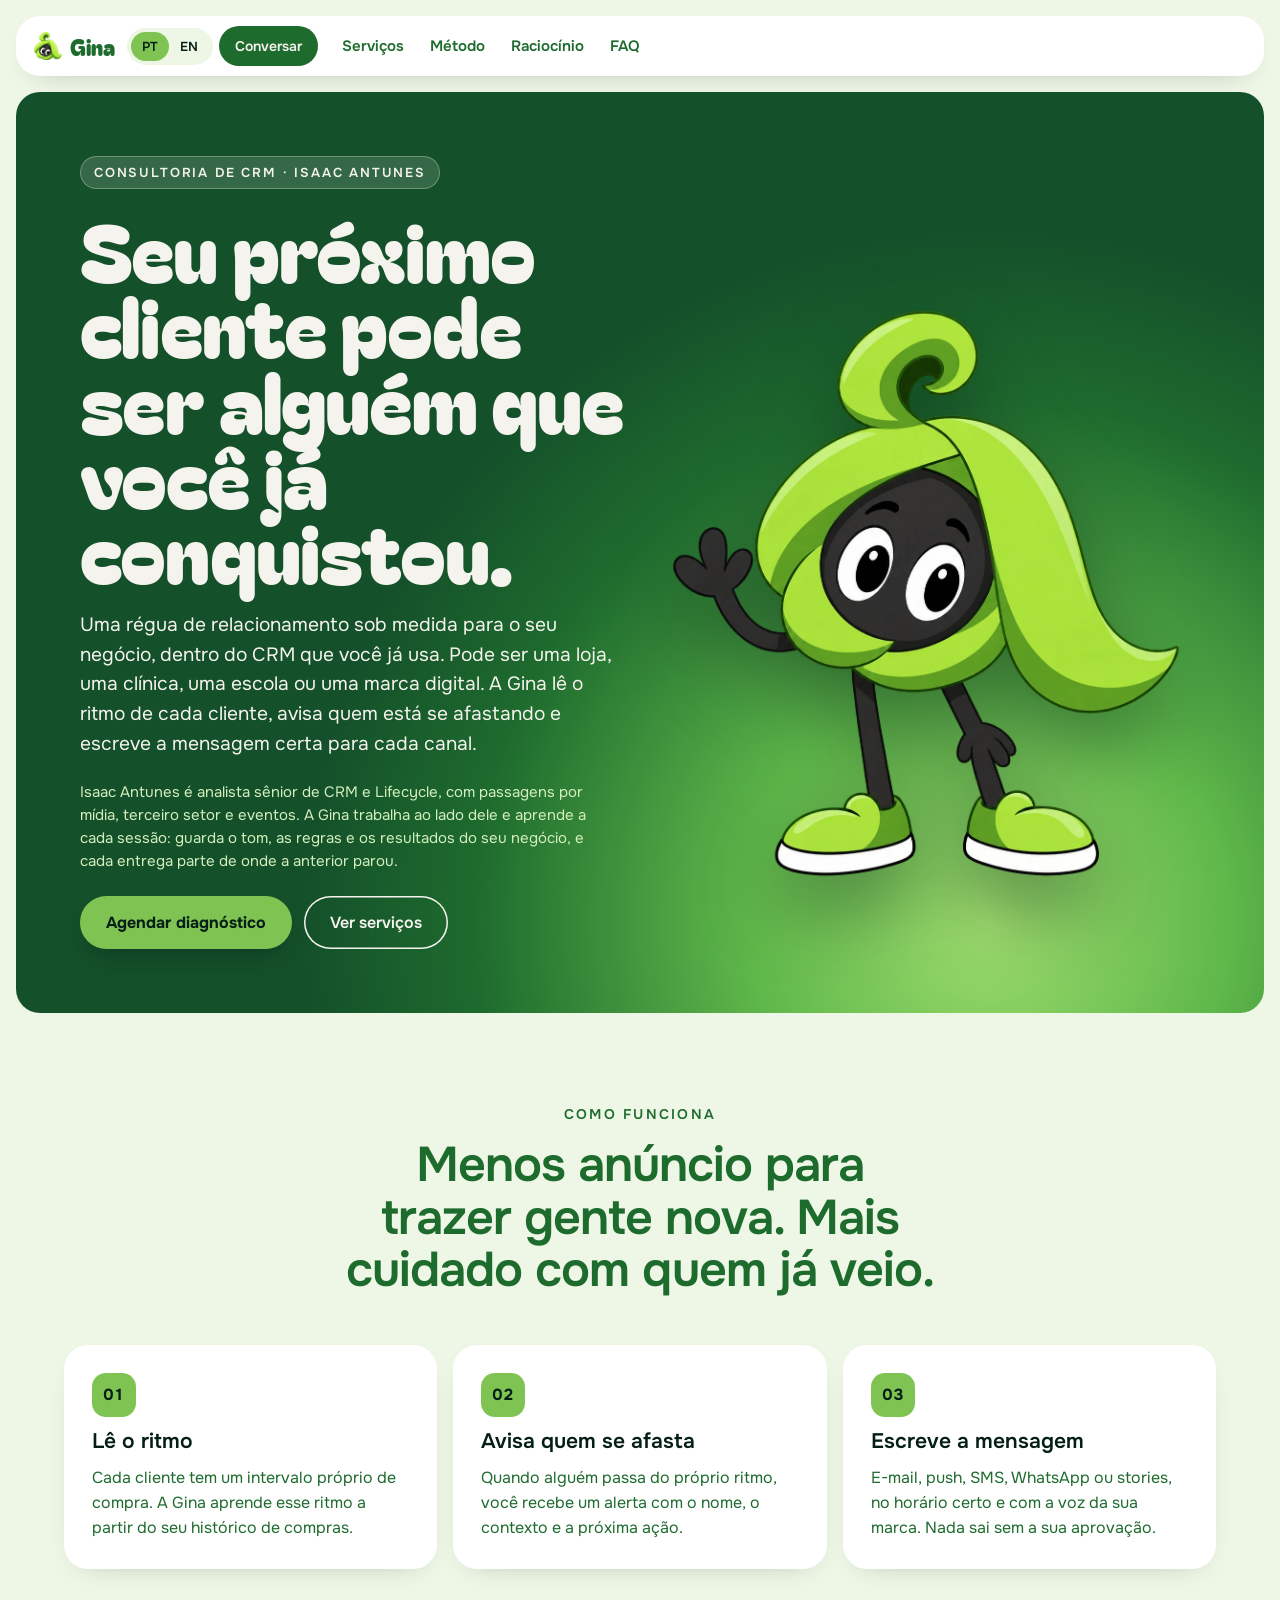
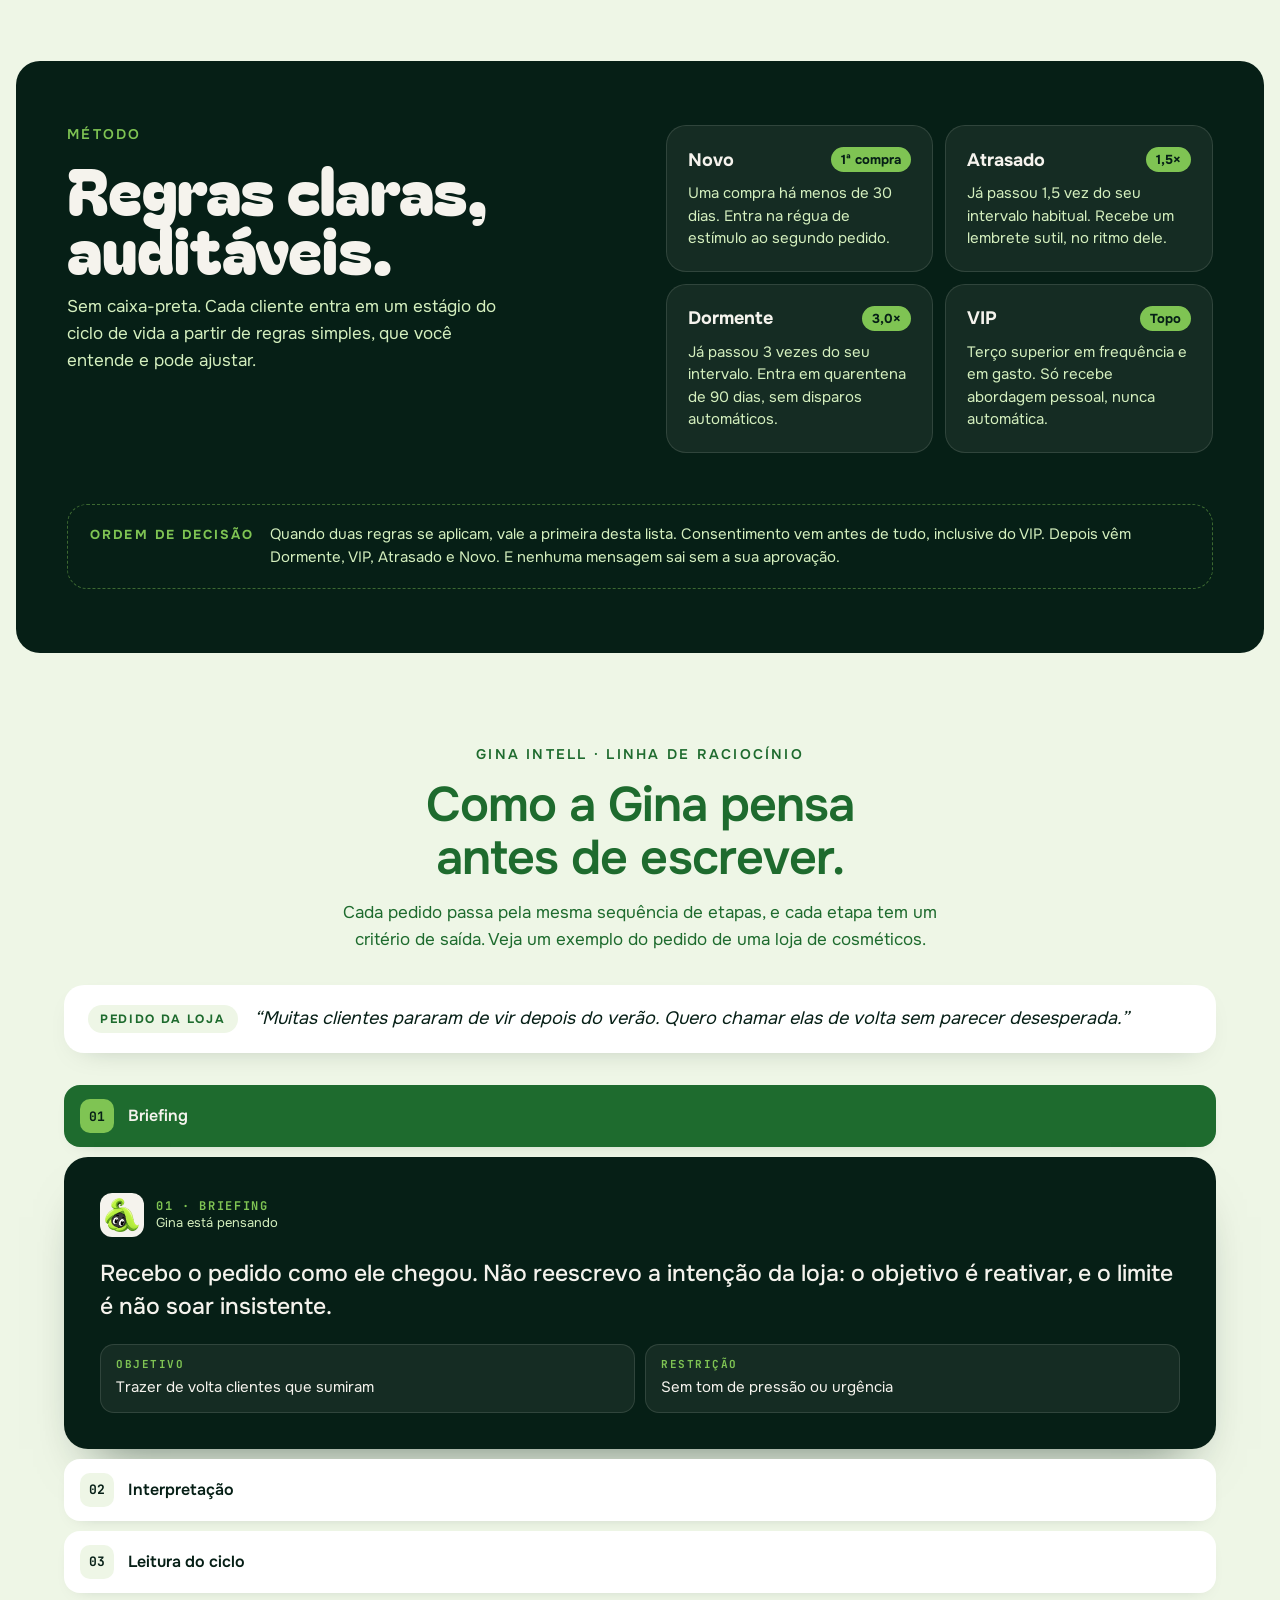
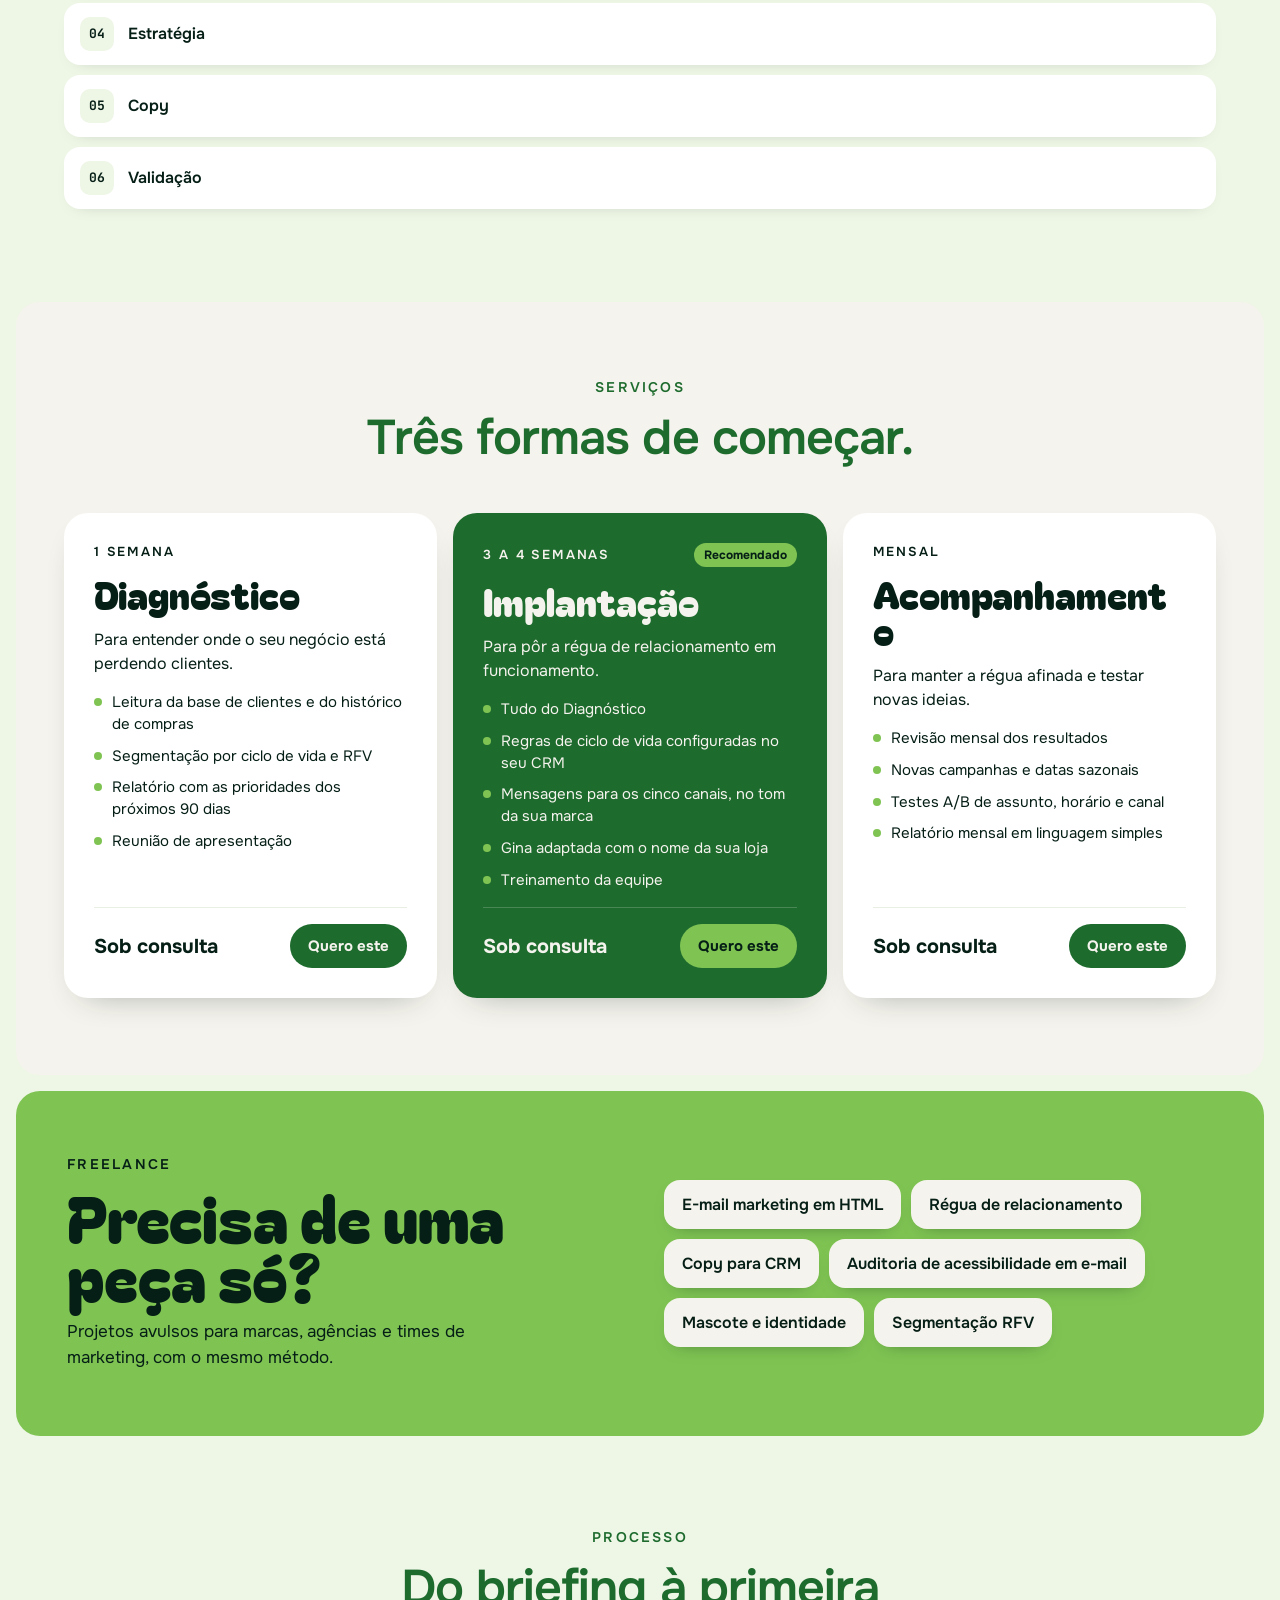
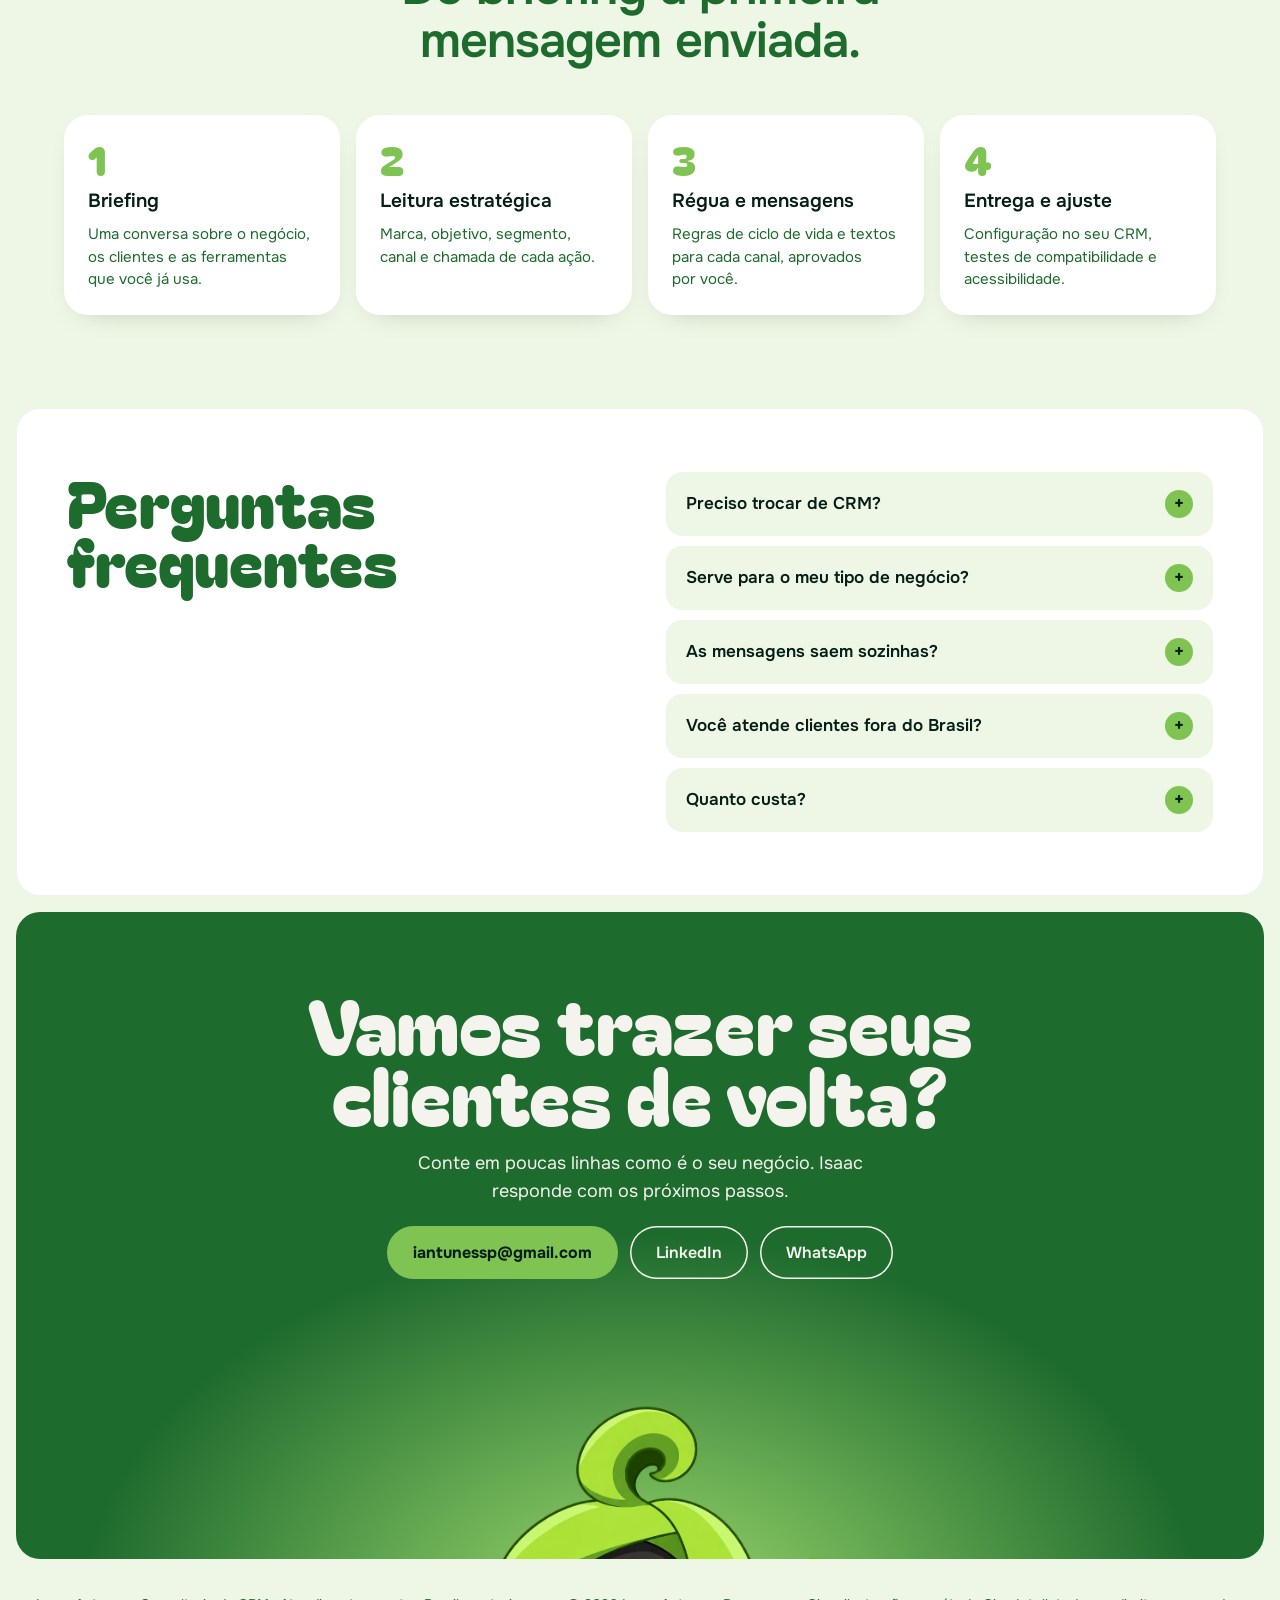
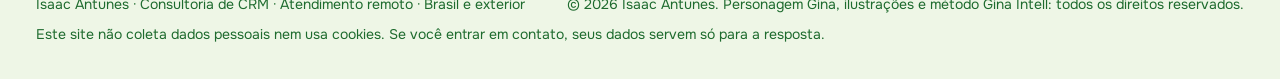
==== index.html @ 44a9d5d1 "Site: ordem de decisão na seção Método (PT e EN)" ====
<!DOCTYPE html>
<html lang="pt-BR"><head>
<meta charset="utf-8">
<meta name="viewport" content="width=device-width, initial-scale=1">

<style>html,body{height:100%;margin:0}#dc-root,#dc-root>.sc-host{height:100%}</style><title>Gina · Consultoria de CRM</title>
<meta name="description" content="Consultoria de CRM para pequenos negócios: a Gina lê o ritmo de cada cliente, avisa quem está se afastando e prepara a mensagem certa, dentro do CRM que você já usa.">
<link rel="icon" href="assets/img/gina-rosto.webp">
<link rel="preconnect" href="https://fonts.gstatic.com" crossorigin>
<link rel="stylesheet" href="https://fonts.googleapis.com/css2?family=Bagel+Fat+One&family=JetBrains+Mono:wght@400;500;700&family=Onest:wght@400;500;600;700;800&display=swap"><meta name="author" content="Isaac Antunes"><meta name="copyright" content="© 2026 Isaac Antunes. Personagem Gina e ilustrações: todos os direitos reservados."><style>

























































































/* latin-ext */

/* latin */

/* cyrillic-ext */

/* cyrillic */

/* greek */

/* vietnamese */

/* latin-ext */

/* latin */

/* cyrillic-ext */

/* cyrillic */

/* greek */

/* vietnamese */

/* latin-ext */

/* latin */

/* cyrillic-ext */

/* cyrillic */

/* math */

/* symbols */

/* vietnamese */

/* latin-ext */

/* latin */

/* cyrillic-ext */

/* cyrillic */

/* math */

/* symbols */

/* vietnamese */

/* latin-ext */

/* latin */

/* cyrillic-ext */

/* cyrillic */

/* math */

/* symbols */

/* vietnamese */

/* latin-ext */

/* latin */

/* cyrillic-ext */

/* cyrillic */

/* math */

/* symbols */

/* vietnamese */

/* latin-ext */

/* latin */

</style><style>
*,*::before,*::after{box-sizing:border-box;margin:0}
body{background:#eef6e6;color:#061f16;font-family:'Onest',system-ui,sans-serif;-webkit-font-smoothing:antialiased;text-rendering:optimizeLegibility}
p,h1,h2,h3{text-wrap:pretty}
img{display:block}
a{color:#1E6B2E;text-decoration:none}
a:hover{color:#061f16}
:focus-visible{outline:2px solid #1E6B2E;outline-offset:3px}
details>summary{list-style:none}
details>summary::-webkit-details-marker{display:none}
@keyframes ginaFloat{0%,100%{transform:translateY(0) rotate(-2deg)}50%{transform:translateY(-12px) rotate(2deg)}}
@media (prefers-reduced-motion:reduce){*{animation:none!important}}
</style><style>.intell{display:flex;flex-direction:column;gap:10px}
.intell summary{list-style:none;cursor:pointer;width:100%}
.intell summary::-webkit-details-marker{display:none}
.intell details[open]>summary{background:#1E6B2E!important;color:#f5f3ed!important}
.intell details[open]>summary>span:first-child{background:#7FC453!important;color:#061f16!important}
.intell summary>span[aria-hidden]{display:none}
.intell details>div{margin-top:10px}
.intell summary:focus-visible{outline:3px solid #7FC453;outline-offset:2px}</style></head>
<body>
<div id="dc-root"><div class="sc-host" data-sc-name="index"><main lang="pt-BR" style="max-width: 1280px; margin-inline: auto; padding: 16px; display: flex; flex-direction: column; gap: 16px;">

  <nav aria-label="Main" style="padding: 10px 10px 10px 18px; border-radius: 24px; background: rgb(255, 255, 255); box-shadow: rgba(6, 31, 22, 0.4) 0px 10px 30px -20px; display: flex; align-items: center; justify-content: space-between; gap: 8px 12px; flex-wrap: wrap;">
    <a href="#top" style="display: flex; align-items: center; gap: 8px; color: rgb(6, 31, 22);"><img decoding="async" src="assets/img/gina-rosto.webp" alt="" width="28" height="27" style="width: 28px; height: auto;"><span style="font-family: &quot;Bagel Fat One&quot;, system-ui; font-size: 22px; line-height: 1; color: rgb(30, 107, 46);">Gina</span></a>
    <div style="order: 3; flex: 1 1 420px; min-width: 0px; display: flex; gap: 2px; overflow-x: auto; white-space: nowrap; scrollbar-width: none;">
      <a href="#services" style="padding: 10px 12px; font-size: 15px; font-weight: 600;">Serviços</a>
      <a href="#method" style="padding: 10px 12px; font-size: 15px; font-weight: 600;">Método</a>
      <a href="#reasoning" style="padding: 10px 12px; font-size: 15px; font-weight: 600;">Raciocínio</a>
      <a href="#faq" style="padding: 10px 12px; font-size: 15px; font-weight: 600;">FAQ</a>
    </div>
    <div style="order: 2; display: flex; align-items: center; gap: 6px;">
      <div role="group" aria-label="Language" style="display: flex; padding: 4px; border-radius: 99px; background: rgb(238, 246, 230);">
        <a href="./" style="padding: 8px 11px; border: 0px; border-radius: 99px; background: rgb(127, 196, 83); color: rgb(6, 31, 22); font: 600 13px / 1 Onest, system-ui; cursor: pointer;" hreflang="pt-BR" aria-current="page">PT</a>
        <a href="en/" style="padding: 8px 11px; border: 0px; border-radius: 99px; background: transparent; color: rgb(6, 31, 22); font: 600 13px / 1 Onest, system-ui; cursor: pointer;" hreflang="en">EN</a>
      </div>
      <a href="https://wa.me/5511991351002" target="_blank" rel="noopener" class="scp0" style="padding: 11px 16px; border-radius: 99px; background: rgb(30, 107, 46); color: rgb(245, 243, 237); font-size: 14px; font-weight: 600; white-space: nowrap;">Conversar</a>
    </div>
  </nav>

  <section id="top" style="position: relative; border-radius: 24px; overflow: hidden; background: radial-gradient(55% 75% at 78% 90%, rgb(159, 220, 110) 0%, rgb(95, 184, 74) 35%, rgb(30, 107, 46) 75%, rgb(20, 80, 42) 100%); padding: clamp(32px, 5vw, 72px); display: grid; grid-template-columns: repeat(auto-fit, minmax(min(100%, 420px), 1fr)); gap: 24px; align-items: center; min-height: clamp(520px, 50vw, 660px);">
    <div style="position: relative; z-index: 1; display: flex; flex-direction: column; gap: 22px; color: rgb(245, 243, 237);">
      <span style="align-self: flex-start; padding: 8px 14px; border-radius: 99px; background: rgba(245, 243, 237, 0.14); box-shadow: rgba(245, 243, 237, 0.3) 0px 0px 0px 1px inset; font-size: 13px; font-weight: 600; letter-spacing: 0.14em; text-transform: uppercase;">Consultoria de CRM · Isaac Antunes</span>
      <h1 style="font-family: &quot;Bagel Fat One&quot;, system-ui; font-weight: 400; font-size: clamp(48px, 6.4vw, 88px); line-height: 0.92; letter-spacing: -0.01em;">Seu próximo cliente pode ser alguém que você já conquistou.</h1>
      <p style="max-width: 44ch; font-size: clamp(17px, 1.5vw, 20px); line-height: 1.55;">Uma régua de relacionamento sob medida para o seu negócio, dentro do CRM que você já usa. Pode ser uma loja, uma clínica, uma escola ou uma marca digital. A Gina lê o ritmo de cada cliente, avisa quem está se afastando e escreve a mensagem certa para cada canal.</p>
      <p style="max-width: 52ch; font-size: 15px; line-height: 1.55; color: rgb(212, 239, 190);">Isaac Antunes é analista sênior de CRM e Lifecycle, com passagens por mídia, terceiro setor e eventos. A Gina trabalha ao lado dele e aprende a cada sessão: guarda o tom, as regras e os resultados do seu negócio, e cada entrega parte de onde a anterior parou.</p>
      <div style="display: flex; gap: 12px; flex-wrap: wrap;">
        <a href="mailto:iantunessp@gmail.com" class="scp1" style="padding: 16px 26px; border-radius: 99px; background: rgb(127, 196, 83); color: rgb(6, 31, 22); font-size: 16px; font-weight: 700; box-shadow: rgba(6, 31, 22, 0.6) 0px 12px 24px -12px;">Agendar diagnóstico</a>
        <a href="#services" class="scp2" style="padding: 16px 26px; border-radius: 99px; box-shadow: rgb(245, 243, 237) 0px 0px 0px 1.5px inset; color: rgb(245, 243, 237); font-size: 16px; font-weight: 600;">Ver serviços</a>
      </div>
    </div>
    <div style="position: relative; height: clamp(340px, 40vw, 560px);">
      <div style="position: absolute; left: 50%; bottom: -14%; height: 112%; transform: translateX(-50%);">
        <img fetchpriority="high" decoding="async" src="assets/img/gina-acena.webp" alt="Gina waving" style="height: 100%; width: auto; animation: 5s ease-in-out 0s infinite normal none running ginaFloat; filter: drop-shadow(rgba(6, 31, 22, 0.45) 0px 30px 40px);">
      </div>
    </div>
  </section>

  <section style="padding: clamp(48px, 6vw, 88px) clamp(20px, 4vw, 48px); display: flex; flex-direction: column; align-items: center; gap: 16px; text-align: center;">
    <span style="font-size: 14px; font-weight: 600; letter-spacing: 0.16em; text-transform: uppercase; color: rgb(30, 107, 46);">Como funciona</span>
    <h2 style="max-width: 22ch; font-size: clamp(30px, 3.8vw, 50px); font-weight: 600; line-height: 1.08; letter-spacing: -0.02em; color: rgb(30, 107, 46); text-wrap: balance;">Menos anúncio para trazer gente nova. Mais cuidado com quem já veio.</h2>
    <div style="margin-top: 32px; width: 100%; display: grid; grid-template-columns: repeat(auto-fit, minmax(min(100%, 260px), 1fr)); gap: 16px; text-align: left;">
      
        <div style="padding: 28px; border-radius: 24px; background: rgb(255, 255, 255); box-shadow: rgba(6, 31, 22, 0.35) 0px 10px 30px -20px; display: flex; flex-direction: column; gap: 12px;">
          <span style="width: 44px; height: 44px; border-radius: 14px; background: rgb(127, 196, 83); display: grid; place-items: center; font-weight: 700; font-variant-numeric: tabular-nums;">01</span>
          <h3 style="font-size: 21px; font-weight: 600; line-height: 1.2;">Lê o ritmo</h3>
          <p style="font-size: 16px; line-height: 1.55; color: rgb(30, 107, 46);">Cada cliente tem um intervalo próprio de compra. A Gina aprende esse ritmo a partir do seu histórico de compras.</p>
        </div>
      
        <div style="padding: 28px; border-radius: 24px; background: rgb(255, 255, 255); box-shadow: rgba(6, 31, 22, 0.35) 0px 10px 30px -20px; display: flex; flex-direction: column; gap: 12px;">
          <span style="width: 44px; height: 44px; border-radius: 14px; background: rgb(127, 196, 83); display: grid; place-items: center; font-weight: 700; font-variant-numeric: tabular-nums;">02</span>
          <h3 style="font-size: 21px; font-weight: 600; line-height: 1.2;">Avisa quem se afasta</h3>
          <p style="font-size: 16px; line-height: 1.55; color: rgb(30, 107, 46);">Quando alguém passa do próprio ritmo, você recebe um alerta com o nome, o contexto e a próxima ação.</p>
        </div>
      
        <div style="padding: 28px; border-radius: 24px; background: rgb(255, 255, 255); box-shadow: rgba(6, 31, 22, 0.35) 0px 10px 30px -20px; display: flex; flex-direction: column; gap: 12px;">
          <span style="width: 44px; height: 44px; border-radius: 14px; background: rgb(127, 196, 83); display: grid; place-items: center; font-weight: 700; font-variant-numeric: tabular-nums;">03</span>
          <h3 style="font-size: 21px; font-weight: 600; line-height: 1.2;">Escreve a mensagem</h3>
          <p style="font-size: 16px; line-height: 1.55; color: rgb(30, 107, 46);">E-mail, push, SMS, WhatsApp ou stories, no horário certo e com a voz da sua marca. Nada sai sem a sua aprovação.</p>
        </div>
      
    </div>
  </section>

  <section id="method" style="padding: clamp(40px, 5vw, 72px) clamp(20px, 4vw, 56px); border-radius: 24px; background: rgb(6, 31, 22); color: rgb(245, 243, 237); display: grid; grid-template-columns: repeat(auto-fit, minmax(min(100%, 380px), 1fr)); gap: clamp(24px, 4vw, 56px); align-items: start;">
    <div style="display: flex; flex-direction: column; gap: 16px;">
      <span style="font-size: 14px; font-weight: 600; letter-spacing: 0.16em; text-transform: uppercase; color: rgb(127, 196, 83);">Método</span>
      <h2 style="font-family: &quot;Bagel Fat One&quot;, system-ui; font-weight: 400; font-size: clamp(40px, 5vw, 68px); line-height: 0.92;">Regras claras, auditáveis.</h2>
      <p style="max-width: 40ch; font-size: 17px; line-height: 1.6; color: rgb(212, 239, 190);">Sem caixa-preta. Cada cliente entra em um estágio do ciclo de vida a partir de regras simples, que você entende e pode ajustar.</p>
    </div>
    <div style="display: grid; grid-template-columns: repeat(auto-fit, minmax(min(100%, 220px), 1fr)); gap: 12px;">
      
        <div style="padding: 22px; border-radius: 20px; background: rgba(245, 243, 237, 0.06); box-shadow: rgba(245, 243, 237, 0.12) 0px 0px 0px 1px inset; display: flex; flex-direction: column; gap: 10px;">
          <div style="display: flex; justify-content: space-between; align-items: center; gap: 8px;"><span style="font-size: 18px; font-weight: 700;">Novo</span><span style="padding: 4px 10px; border-radius: 99px; background: rgb(127, 196, 83); color: rgb(6, 31, 22); font-size: 13px; font-weight: 700; white-space: nowrap;">1ª compra</span></div>
          <p style="font-size: 15px; line-height: 1.5; color: rgb(212, 239, 190);">Uma compra há menos de 30 dias. Entra na régua de estímulo ao segundo pedido.</p>
        </div>
      
        <div style="padding: 22px; border-radius: 20px; background: rgba(245, 243, 237, 0.06); box-shadow: rgba(245, 243, 237, 0.12) 0px 0px 0px 1px inset; display: flex; flex-direction: column; gap: 10px;">
          <div style="display: flex; justify-content: space-between; align-items: center; gap: 8px;"><span style="font-size: 18px; font-weight: 700;">Atrasado</span><span style="padding: 4px 10px; border-radius: 99px; background: rgb(127, 196, 83); color: rgb(6, 31, 22); font-size: 13px; font-weight: 700; white-space: nowrap;">1,5×</span></div>
          <p style="font-size: 15px; line-height: 1.5; color: rgb(212, 239, 190);">Já passou 1,5 vez do seu intervalo habitual. Recebe um lembrete sutil, no ritmo dele.</p>
        </div>
      
        <div style="padding: 22px; border-radius: 20px; background: rgba(245, 243, 237, 0.06); box-shadow: rgba(245, 243, 237, 0.12) 0px 0px 0px 1px inset; display: flex; flex-direction: column; gap: 10px;">
          <div style="display: flex; justify-content: space-between; align-items: center; gap: 8px;"><span style="font-size: 18px; font-weight: 700;">Dormente</span><span style="padding: 4px 10px; border-radius: 99px; background: rgb(127, 196, 83); color: rgb(6, 31, 22); font-size: 13px; font-weight: 700; white-space: nowrap;">3,0×</span></div>
          <p style="font-size: 15px; line-height: 1.5; color: rgb(212, 239, 190);">Já passou 3 vezes do seu intervalo. Entra em quarentena de 90 dias, sem disparos automáticos.</p>
        </div>
      
        <div style="padding: 22px; border-radius: 20px; background: rgba(245, 243, 237, 0.06); box-shadow: rgba(245, 243, 237, 0.12) 0px 0px 0px 1px inset; display: flex; flex-direction: column; gap: 10px;">
          <div style="display: flex; justify-content: space-between; align-items: center; gap: 8px;"><span style="font-size: 18px; font-weight: 700;">VIP</span><span style="padding: 4px 10px; border-radius: 99px; background: rgb(127, 196, 83); color: rgb(6, 31, 22); font-size: 13px; font-weight: 700; white-space: nowrap;">Topo</span></div>
          <p style="font-size: 15px; line-height: 1.5; color: rgb(212, 239, 190);">Terço superior em frequência e em gasto. Só recebe abordagem pessoal, nunca automática.</p>
        </div>
      
    </div>
    <div style="grid-column: 1 / -1; padding: 18px 22px; border-radius: 20px; border: 1px dashed rgba(127, 196, 83, 0.45); display: flex; flex-wrap: wrap; gap: 6px 16px; align-items: baseline;">
      <span style="font-size: 13px; font-weight: 700; letter-spacing: 0.16em; text-transform: uppercase; color: rgb(127, 196, 83); white-space: nowrap;">Ordem de decisão</span>
      <p style="flex: 1 1 420px; font-size: 15px; line-height: 1.55; color: rgb(212, 239, 190);">Quando duas regras se aplicam, vale a primeira desta lista. Consentimento vem antes de tudo, inclusive do VIP. Depois vêm Dormente, VIP, Atrasado e Novo. E nenhuma mensagem sai sem a sua aprovação.</p>
    </div>
  </section>

  <section id="reasoning" style="padding: clamp(48px, 6vw, 88px) clamp(20px, 4vw, 48px); display: flex; flex-direction: column; gap: 32px;">
    <div style="display: flex; flex-direction: column; align-items: center; gap: 16px; text-align: center;">
      <span style="font-size: 14px; font-weight: 600; letter-spacing: 0.16em; text-transform: uppercase; color: rgb(30, 107, 46);">Gina Intell · linha de raciocínio</span>
      <h2 style="max-width: 22ch; font-size: clamp(30px, 3.8vw, 50px); font-weight: 600; line-height: 1.08; letter-spacing: -0.02em; color: rgb(30, 107, 46); text-wrap: balance;">Como a Gina pensa antes de escrever.</h2>
      <p style="max-width: 56ch; font-size: 17px; line-height: 1.55; color: rgb(30, 107, 46);">Cada pedido passa pela mesma sequência de etapas, e cada etapa tem um critério de saída. Veja um exemplo do pedido de uma loja de cosméticos.</p>
    </div>
    <div style="padding: 20px 24px; border-radius: 20px; background: rgb(255, 255, 255); box-shadow: rgba(6, 31, 22, 0.35) 0px 10px 30px -20px; display: flex; gap: 16px; align-items: flex-start; flex-wrap: wrap;">
      <span style="flex: 0 0 auto; padding: 6px 12px; border-radius: 99px; background: rgb(238, 246, 230); font-size: 12px; font-weight: 700; letter-spacing: 0.14em; text-transform: uppercase; color: rgb(30, 107, 46);">Pedido da loja</span>
      <p style="flex: 1 1 320px; font-size: 18px; line-height: 1.5; font-style: italic; color: rgb(6, 31, 22);">“Muitas clientes pararam de vir depois do verão. Quero chamar elas de volta sem parecer desesperada.”</p>
    </div>
    <div class="intell"><details name="gina-intell" open=""><summary style="width: 100%; padding: 14px 16px; border: 0px; border-radius: 16px; background: rgb(255, 255, 255); color: rgb(6, 31, 22); display: flex; align-items: center; gap: 14px; text-align: left; cursor: pointer; font: 600 16px / 1.2 Onest, system-ui; box-shadow: rgba(6, 31, 22, 0.35) 0px 6px 18px -14px;">
            <span style="flex: 0 0 auto; width: 34px; height: 34px; border-radius: 10px; background: rgb(238, 246, 230); color: rgb(6, 31, 22); display: grid; place-items: center; font: 700 13px / 1 &quot;JetBrains Mono&quot;, monospace;">01</span>
            <span style="flex: 1 1 0%;">Briefing</span>
            <span aria-hidden="true" style="width: 0px; height: 3px; border-radius: 99px; background: rgb(127, 196, 83); transition: width 0.3s;"></span>
          </summary><div style="flex: 999 1 420px; min-width: 0px; padding: clamp(24px, 3vw, 36px); border-radius: 24px; background: rgb(6, 31, 22); color: rgb(245, 243, 237); display: flex; flex-direction: column; gap: 20px; box-shadow: rgba(6, 31, 22, 0.6) 0px 30px 50px -30px;">
        <div style="display: flex; align-items: center; gap: 12px;">
          <img loading="lazy" decoding="async" src="assets/img/gina-rosto.webp" alt="" style="flex: 0 0 auto; width: 44px; height: 44px; border-radius: 12px; background: rgb(245, 243, 237); padding: 5px; object-fit: contain;">
          <div style="display: flex; flex-direction: column; gap: 2px;"><span style="font: 700 12px / 1 &quot;JetBrains Mono&quot;, monospace; letter-spacing: 0.14em; text-transform: uppercase; color: rgb(127, 196, 83);">01 · Briefing</span><span style="font-size: 13px; color: rgb(212, 239, 190);">Gina está pensando</span></div>
        </div>
        <p style="font-size: clamp(19px, 1.8vw, 24px); line-height: 1.45; font-weight: 500;">Recebo o pedido como ele chegou. Não reescrevo a intenção da loja: o objetivo é reativar, e o limite é não soar insistente.</p>
        <dl style="margin: 0px; display: grid; grid-template-columns: repeat(auto-fit, minmax(min(100%, 220px), 1fr)); gap: 10px;">
          
            <div style="padding: 14px 16px; border-radius: 14px; background: rgba(245, 243, 237, 0.06); box-shadow: rgba(245, 243, 237, 0.12) 0px 0px 0px 1px inset; display: flex; flex-direction: column; gap: 6px;">
              <dt style="font: 700 11px / 1.2 &quot;JetBrains Mono&quot;, monospace; letter-spacing: 0.14em; text-transform: uppercase; color: rgb(127, 196, 83);">Objetivo</dt>
              <dd style="margin: 0px; font-size: 15px; line-height: 1.45; color: rgb(245, 243, 237);">Trazer de volta clientes que sumiram</dd>
            </div>
          
            <div style="padding: 14px 16px; border-radius: 14px; background: rgba(245, 243, 237, 0.06); box-shadow: rgba(245, 243, 237, 0.12) 0px 0px 0px 1px inset; display: flex; flex-direction: column; gap: 6px;">
              <dt style="font: 700 11px / 1.2 &quot;JetBrains Mono&quot;, monospace; letter-spacing: 0.14em; text-transform: uppercase; color: rgb(127, 196, 83);">Restrição</dt>
              <dd style="margin: 0px; font-size: 15px; line-height: 1.45; color: rgb(245, 243, 237);">Sem tom de pressão ou urgência</dd>
            </div>
          
        </dl>
      </div></details><details name="gina-intell"><summary style="width: 100%; padding: 14px 16px; border: 0px; border-radius: 16px; background: rgb(255, 255, 255); color: rgb(6, 31, 22); display: flex; align-items: center; gap: 14px; text-align: left; cursor: pointer; font: 600 16px / 1.2 Onest, system-ui; box-shadow: rgba(6, 31, 22, 0.35) 0px 6px 18px -14px;">
            <span style="flex: 0 0 auto; width: 34px; height: 34px; border-radius: 10px; background: rgb(238, 246, 230); color: rgb(6, 31, 22); display: grid; place-items: center; font: 700 13px / 1 &quot;JetBrains Mono&quot;, monospace;">02</span>
            <span style="flex: 1 1 0%;">Interpretação</span>
            <span aria-hidden="true" style="width: 0px; height: 3px; border-radius: 99px; background: rgb(127, 196, 83); transition: width 0.3s;"></span>
          </summary><div style="flex: 999 1 420px; min-width: 0px; padding: clamp(24px, 3vw, 36px); border-radius: 24px; background: rgb(6, 31, 22); color: rgb(245, 243, 237); display: flex; flex-direction: column; gap: 20px; box-shadow: rgba(6, 31, 22, 0.6) 0px 30px 50px -30px;">
        <div style="display: flex; align-items: center; gap: 12px;">
          <img loading="lazy" decoding="async" src="assets/img/gina-rosto.webp" alt="" style="flex: 0 0 auto; width: 44px; height: 44px; border-radius: 12px; background: rgb(245, 243, 237); padding: 5px; object-fit: contain;">
          <div style="display: flex; flex-direction: column; gap: 2px;"><span style="font: 700 12px / 1 &quot;JetBrains Mono&quot;, monospace; letter-spacing: 0.14em; text-transform: uppercase; color: rgb(127, 196, 83);">02 · Interpretação</span><span style="font-size: 13px; color: rgb(212, 239, 190);">Gina está pensando</span></div>
        </div>
        <p style="font-size: clamp(19px, 1.8vw, 24px); line-height: 1.45; font-weight: 500;">Separo o que foi dito, o que está implícito e o que falta. O que falta eu pergunto, em vez de supor.</p>
        <dl style="margin: 0px; display: grid; grid-template-columns: repeat(auto-fit, minmax(min(100%, 220px), 1fr)); gap: 10px;">
          
            <div style="padding: 14px 16px; border-radius: 14px; background: rgba(245, 243, 237, 0.06); box-shadow: rgba(245, 243, 237, 0.12) 0px 0px 0px 1px inset; display: flex; flex-direction: column; gap: 6px;">
              <dt style="font: 700 11px / 1.2 &quot;JetBrains Mono&quot;, monospace; letter-spacing: 0.14em; text-transform: uppercase; color: rgb(127, 196, 83);">Informado</dt>
              <dd style="margin: 0px; font-size: 15px; line-height: 1.45; color: rgb(245, 243, 237);">Reativação, tom cuidadoso</dd>
            </div>
          
            <div style="padding: 14px 16px; border-radius: 14px; background: rgba(245, 243, 237, 0.06); box-shadow: rgba(245, 243, 237, 0.12) 0px 0px 0px 1px inset; display: flex; flex-direction: column; gap: 6px;">
              <dt style="font: 700 11px / 1.2 &quot;JetBrains Mono&quot;, monospace; letter-spacing: 0.14em; text-transform: uppercase; color: rgb(127, 196, 83);">Implícito</dt>
              <dd style="margin: 0px; font-size: 15px; line-height: 1.45; color: rgb(245, 243, 237);">Clientes recorrentes de produtos que acabam</dd>
            </div>
          
            <div style="padding: 14px 16px; border-radius: 14px; background: rgba(245, 243, 237, 0.06); box-shadow: rgba(245, 243, 237, 0.12) 0px 0px 0px 1px inset; display: flex; flex-direction: column; gap: 6px;">
              <dt style="font: 700 11px / 1.2 &quot;JetBrains Mono&quot;, monospace; letter-spacing: 0.14em; text-transform: uppercase; color: rgb(127, 196, 83);">Ausente</dt>
              <dd style="margin: 0px; font-size: 15px; line-height: 1.45; color: rgb(245, 243, 237);">Oferta, canal preferido, prazo</dd>
            </div>
          
        </dl>
      </div></details><details name="gina-intell"><summary style="width: 100%; padding: 14px 16px; border: 0px; border-radius: 16px; background: rgb(255, 255, 255); color: rgb(6, 31, 22); display: flex; align-items: center; gap: 14px; text-align: left; cursor: pointer; font: 600 16px / 1.2 Onest, system-ui; box-shadow: rgba(6, 31, 22, 0.35) 0px 6px 18px -14px;">
            <span style="flex: 0 0 auto; width: 34px; height: 34px; border-radius: 10px; background: rgb(238, 246, 230); color: rgb(6, 31, 22); display: grid; place-items: center; font: 700 13px / 1 &quot;JetBrains Mono&quot;, monospace;">03</span>
            <span style="flex: 1 1 0%;">Leitura do ciclo</span>
            <span aria-hidden="true" style="width: 0px; height: 3px; border-radius: 99px; background: rgb(127, 196, 83); transition: width 0.3s;"></span>
          </summary><div style="flex: 999 1 420px; min-width: 0px; padding: clamp(24px, 3vw, 36px); border-radius: 24px; background: rgb(6, 31, 22); color: rgb(245, 243, 237); display: flex; flex-direction: column; gap: 20px; box-shadow: rgba(6, 31, 22, 0.6) 0px 30px 50px -30px;">
        <div style="display: flex; align-items: center; gap: 12px;">
          <img loading="lazy" decoding="async" src="assets/img/gina-rosto.webp" alt="" style="flex: 0 0 auto; width: 44px; height: 44px; border-radius: 12px; background: rgb(245, 243, 237); padding: 5px; object-fit: contain;">
          <div style="display: flex; flex-direction: column; gap: 2px;"><span style="font: 700 12px / 1 &quot;JetBrains Mono&quot;, monospace; letter-spacing: 0.14em; text-transform: uppercase; color: rgb(127, 196, 83);">03 · Leitura do ciclo</span><span style="font-size: 13px; color: rgb(212, 239, 190);">Gina está pensando</span></div>
        </div>
        <p style="font-size: clamp(19px, 1.8vw, 24px); line-height: 1.45; font-weight: 500;">Aplico as regras de ciclo de vida. Quem passou 1,5× do próprio ritmo recebe um lembrete. Quem passou 3,0× fica de fora, e os clientes VIP vão para contato pessoal.</p>
        <dl style="margin: 0px; display: grid; grid-template-columns: repeat(auto-fit, minmax(min(100%, 220px), 1fr)); gap: 10px;">
          
            <div style="padding: 14px 16px; border-radius: 14px; background: rgba(245, 243, 237, 0.06); box-shadow: rgba(245, 243, 237, 0.12) 0px 0px 0px 1px inset; display: flex; flex-direction: column; gap: 6px;">
              <dt style="font: 700 11px / 1.2 &quot;JetBrains Mono&quot;, monospace; letter-spacing: 0.14em; text-transform: uppercase; color: rgb(127, 196, 83);">Atrasado 1,5×</dt>
              <dd style="margin: 0px; font-size: 15px; line-height: 1.45; color: rgb(245, 243, 237);">Entra na campanha</dd>
            </div>
          
            <div style="padding: 14px 16px; border-radius: 14px; background: rgba(245, 243, 237, 0.06); box-shadow: rgba(245, 243, 237, 0.12) 0px 0px 0px 1px inset; display: flex; flex-direction: column; gap: 6px;">
              <dt style="font: 700 11px / 1.2 &quot;JetBrains Mono&quot;, monospace; letter-spacing: 0.14em; text-transform: uppercase; color: rgb(127, 196, 83);">Dormente 3,0×</dt>
              <dd style="margin: 0px; font-size: 15px; line-height: 1.45; color: rgb(245, 243, 237);">Quarentena de 90 dias</dd>
            </div>
          
            <div style="padding: 14px 16px; border-radius: 14px; background: rgba(245, 243, 237, 0.06); box-shadow: rgba(245, 243, 237, 0.12) 0px 0px 0px 1px inset; display: flex; flex-direction: column; gap: 6px;">
              <dt style="font: 700 11px / 1.2 &quot;JetBrains Mono&quot;, monospace; letter-spacing: 0.14em; text-transform: uppercase; color: rgb(127, 196, 83);">VIP</dt>
              <dd style="margin: 0px; font-size: 15px; line-height: 1.45; color: rgb(245, 243, 237);">Lista para o lojista ligar</dd>
            </div>
          
        </dl>
      </div></details><details name="gina-intell"><summary style="width: 100%; padding: 14px 16px; border: 0px; border-radius: 16px; background: rgb(255, 255, 255); color: rgb(6, 31, 22); display: flex; align-items: center; gap: 14px; text-align: left; cursor: pointer; font: 600 16px / 1.2 Onest, system-ui; box-shadow: rgba(6, 31, 22, 0.35) 0px 6px 18px -14px;">
            <span style="flex: 0 0 auto; width: 34px; height: 34px; border-radius: 10px; background: rgb(238, 246, 230); color: rgb(6, 31, 22); display: grid; place-items: center; font: 700 13px / 1 &quot;JetBrains Mono&quot;, monospace;">04</span>
            <span style="flex: 1 1 0%;">Estratégia</span>
            <span aria-hidden="true" style="width: 0px; height: 3px; border-radius: 99px; background: rgb(127, 196, 83); transition: width 0.3s;"></span>
          </summary><div style="flex: 999 1 420px; min-width: 0px; padding: clamp(24px, 3vw, 36px); border-radius: 24px; background: rgb(6, 31, 22); color: rgb(245, 243, 237); display: flex; flex-direction: column; gap: 20px; box-shadow: rgba(6, 31, 22, 0.6) 0px 30px 50px -30px;">
        <div style="display: flex; align-items: center; gap: 12px;">
          <img loading="lazy" decoding="async" src="assets/img/gina-rosto.webp" alt="" style="flex: 0 0 auto; width: 44px; height: 44px; border-radius: 12px; background: rgb(245, 243, 237); padding: 5px; object-fit: contain;">
          <div style="display: flex; flex-direction: column; gap: 2px;"><span style="font: 700 12px / 1 &quot;JetBrains Mono&quot;, monospace; letter-spacing: 0.14em; text-transform: uppercase; color: rgb(127, 196, 83);">04 · Estratégia</span><span style="font-size: 13px; color: rgb(212, 239, 190);">Gina está pensando</span></div>
        </div>
        <p style="font-size: clamp(19px, 1.8vw, 24px); line-height: 1.45; font-weight: 500;">Um único caminho de conversão. Primeiro, um lembrete de cuidado, sem desconto. A oferta fica guardada para quem não responder.</p>
        <dl style="margin: 0px; display: grid; grid-template-columns: repeat(auto-fit, minmax(min(100%, 220px), 1fr)); gap: 10px;">
          
            <div style="padding: 14px 16px; border-radius: 14px; background: rgba(245, 243, 237, 0.06); box-shadow: rgba(245, 243, 237, 0.12) 0px 0px 0px 1px inset; display: flex; flex-direction: column; gap: 6px;">
              <dt style="font: 700 11px / 1.2 &quot;JetBrains Mono&quot;, monospace; letter-spacing: 0.14em; text-transform: uppercase; color: rgb(127, 196, 83);">Tipo</dt>
              <dd style="margin: 0px; font-size: 15px; line-height: 1.45; color: rgb(245, 243, 237);">Lembrete pessoal</dd>
            </div>
          
            <div style="padding: 14px 16px; border-radius: 14px; background: rgba(245, 243, 237, 0.06); box-shadow: rgba(245, 243, 237, 0.12) 0px 0px 0px 1px inset; display: flex; flex-direction: column; gap: 6px;">
              <dt style="font: 700 11px / 1.2 &quot;JetBrains Mono&quot;, monospace; letter-spacing: 0.14em; text-transform: uppercase; color: rgb(127, 196, 83);">Canal</dt>
              <dd style="margin: 0px; font-size: 15px; line-height: 1.45; color: rgb(245, 243, 237);">WhatsApp, no horário habitual de cada cliente</dd>
            </div>
          
            <div style="padding: 14px 16px; border-radius: 14px; background: rgba(245, 243, 237, 0.06); box-shadow: rgba(245, 243, 237, 0.12) 0px 0px 0px 1px inset; display: flex; flex-direction: column; gap: 6px;">
              <dt style="font: 700 11px / 1.2 &quot;JetBrains Mono&quot;, monospace; letter-spacing: 0.14em; text-transform: uppercase; color: rgb(127, 196, 83);">CTA único</dt>
              <dd style="margin: 0px; font-size: 15px; line-height: 1.45; color: rgb(245, 243, 237);">Separar o produto no balcão</dd>
            </div>
          
        </dl>
      </div></details><details name="gina-intell"><summary style="width: 100%; padding: 14px 16px; border: 0px; border-radius: 16px; background: rgb(255, 255, 255); color: rgb(6, 31, 22); display: flex; align-items: center; gap: 14px; text-align: left; cursor: pointer; font: 600 16px / 1.2 Onest, system-ui; box-shadow: rgba(6, 31, 22, 0.35) 0px 6px 18px -14px;">
            <span style="flex: 0 0 auto; width: 34px; height: 34px; border-radius: 10px; background: rgb(238, 246, 230); color: rgb(6, 31, 22); display: grid; place-items: center; font: 700 13px / 1 &quot;JetBrains Mono&quot;, monospace;">05</span>
            <span style="flex: 1 1 0%;">Copy</span>
            <span aria-hidden="true" style="width: 0px; height: 3px; border-radius: 99px; background: rgb(127, 196, 83); transition: width 0.3s;"></span>
          </summary><div style="flex: 999 1 420px; min-width: 0px; padding: clamp(24px, 3vw, 36px); border-radius: 24px; background: rgb(6, 31, 22); color: rgb(245, 243, 237); display: flex; flex-direction: column; gap: 20px; box-shadow: rgba(6, 31, 22, 0.6) 0px 30px 50px -30px;">
        <div style="display: flex; align-items: center; gap: 12px;">
          <img loading="lazy" decoding="async" src="assets/img/gina-rosto.webp" alt="" style="flex: 0 0 auto; width: 44px; height: 44px; border-radius: 12px; background: rgb(245, 243, 237); padding: 5px; object-fit: contain;">
          <div style="display: flex; flex-direction: column; gap: 2px;"><span style="font: 700 12px / 1 &quot;JetBrains Mono&quot;, monospace; letter-spacing: 0.14em; text-transform: uppercase; color: rgb(127, 196, 83);">05 · Copy</span><span style="font-size: 13px; color: rgb(212, 239, 190);">Gina está pensando</span></div>
        </div>
        <p style="font-size: clamp(19px, 1.8vw, 24px); line-height: 1.45; font-weight: 500;">Escrevo como a loja fala. A mensagem cumpre exatamente o que o primeiro contato promete, sem exagero.</p>
        <dl style="margin: 0px; display: grid; grid-template-columns: repeat(auto-fit, minmax(min(100%, 220px), 1fr)); gap: 10px;">
          
            <div style="padding: 14px 16px; border-radius: 14px; background: rgba(245, 243, 237, 0.06); box-shadow: rgba(245, 243, 237, 0.12) 0px 0px 0px 1px inset; display: flex; flex-direction: column; gap: 6px;">
              <dt style="font: 700 11px / 1.2 &quot;JetBrains Mono&quot;, monospace; letter-spacing: 0.14em; text-transform: uppercase; color: rgb(127, 196, 83);">Mensagem</dt>
              <dd style="margin: 0px; font-size: 15px; line-height: 1.45; color: rgb(245, 243, 237);">Oi, Marina! Faz um tempinho. Separamos seu kit com carinho no balcão hoje.</dd>
            </div>
          
            <div style="padding: 14px 16px; border-radius: 14px; background: rgba(245, 243, 237, 0.06); box-shadow: rgba(245, 243, 237, 0.12) 0px 0px 0px 1px inset; display: flex; flex-direction: column; gap: 6px;">
              <dt style="font: 700 11px / 1.2 &quot;JetBrains Mono&quot;, monospace; letter-spacing: 0.14em; text-transform: uppercase; color: rgb(127, 196, 83);">Variável</dt>
              <dd style="margin: 0px; font-size: 15px; line-height: 1.45; color: rgb(245, 243, 237);">Nome e produto favorito de cada cliente</dd>
            </div>
          
        </dl>
      </div></details><details name="gina-intell"><summary style="width: 100%; padding: 14px 16px; border: 0px; border-radius: 16px; background: rgb(255, 255, 255); color: rgb(6, 31, 22); display: flex; align-items: center; gap: 14px; text-align: left; cursor: pointer; font: 600 16px / 1.2 Onest, system-ui; box-shadow: rgba(6, 31, 22, 0.35) 0px 6px 18px -14px;">
            <span style="flex: 0 0 auto; width: 34px; height: 34px; border-radius: 10px; background: rgb(238, 246, 230); color: rgb(6, 31, 22); display: grid; place-items: center; font: 700 13px / 1 &quot;JetBrains Mono&quot;, monospace;">06</span>
            <span style="flex: 1 1 0%;">Validação</span>
            <span aria-hidden="true" style="width: 0px; height: 3px; border-radius: 99px; background: rgb(127, 196, 83); transition: width 0.3s;"></span>
          </summary><div style="flex: 999 1 420px; min-width: 0px; padding: clamp(24px, 3vw, 36px); border-radius: 24px; background: rgb(6, 31, 22); color: rgb(245, 243, 237); display: flex; flex-direction: column; gap: 20px; box-shadow: rgba(6, 31, 22, 0.6) 0px 30px 50px -30px;">
        <div style="display: flex; align-items: center; gap: 12px;">
          <img loading="lazy" decoding="async" src="assets/img/gina-rosto.webp" alt="" style="flex: 0 0 auto; width: 44px; height: 44px; border-radius: 12px; background: rgb(245, 243, 237); padding: 5px; object-fit: contain;">
          <div style="display: flex; flex-direction: column; gap: 2px;"><span style="font: 700 12px / 1 &quot;JetBrains Mono&quot;, monospace; letter-spacing: 0.14em; text-transform: uppercase; color: rgb(127, 196, 83);">06 · Validação</span><span style="font-size: 13px; color: rgb(212, 239, 190);">Gina está pensando</span></div>
        </div>
        <p style="font-size: clamp(19px, 1.8vw, 24px); line-height: 1.45; font-weight: 500;">Antes de entregar, confiro tudo e declaro o que ainda depende de uma pessoa. Nada sai sem aprovação.</p>
        <dl style="margin: 0px; display: grid; grid-template-columns: repeat(auto-fit, minmax(min(100%, 220px), 1fr)); gap: 10px;">
          
            <div style="padding: 14px 16px; border-radius: 14px; background: rgba(245, 243, 237, 0.06); box-shadow: rgba(245, 243, 237, 0.12) 0px 0px 0px 1px inset; display: flex; flex-direction: column; gap: 6px;">
              <dt style="font: 700 11px / 1.2 &quot;JetBrains Mono&quot;, monospace; letter-spacing: 0.14em; text-transform: uppercase; color: rgb(127, 196, 83);">Conferido</dt>
              <dd style="margin: 0px; font-size: 15px; line-height: 1.45; color: rgb(245, 243, 237);">Opt-out, variáveis, contraste e textos alternativos</dd>
            </div>
          
            <div style="padding: 14px 16px; border-radius: 14px; background: rgba(245, 243, 237, 0.06); box-shadow: rgba(245, 243, 237, 0.12) 0px 0px 0px 1px inset; display: flex; flex-direction: column; gap: 6px;">
              <dt style="font: 700 11px / 1.2 &quot;JetBrains Mono&quot;, monospace; letter-spacing: 0.14em; text-transform: uppercase; color: rgb(127, 196, 83);">Pendente</dt>
              <dd style="margin: 0px; font-size: 15px; line-height: 1.45; color: rgb(245, 243, 237);">Aprovação do lojista e estoque do kit</dd>
            </div>
          
        </dl>
      </div></details></div>
  </section>

  <section id="services" style="padding: clamp(48px, 6vw, 88px) clamp(20px, 4vw, 48px); border-radius: 24px; background: rgb(245, 243, 237); display: flex; flex-direction: column; align-items: center; gap: 16px; text-align: center;">
    <span style="font-size: 14px; font-weight: 600; letter-spacing: 0.16em; text-transform: uppercase; color: rgb(30, 107, 46);">Serviços</span>
    <h2 style="max-width: 20ch; font-size: clamp(30px, 3.8vw, 50px); font-weight: 600; line-height: 1.08; letter-spacing: -0.02em; color: rgb(30, 107, 46); text-wrap: balance;">Três formas de começar.</h2>
    <div style="margin-top: 32px; width: 100%; display: grid; grid-template-columns: repeat(auto-fit, minmax(min(100%, 300px), 1fr)); gap: 16px; text-align: left; align-items: stretch;">
      
        <article style="padding: 30px; border-radius: 24px; background: rgb(255, 255, 255); color: rgb(6, 31, 22); box-shadow: rgba(6, 31, 22, 0.45) 0px 14px 34px -22px; display: flex; flex-direction: column; gap: 16px;">
          <div style="display: flex; justify-content: space-between; align-items: center; gap: 8px;"><span style="font-size: 13px; font-weight: 600; letter-spacing: 0.14em; text-transform: uppercase;">1 semana</span></div>
          <h3 style="font-family: &quot;Bagel Fat One&quot;, system-ui; font-weight: 400; font-size: clamp(28px, 7.5vw, 38px); line-height: 0.95; overflow-wrap: anywhere;">Diagnóstico</h3>
          <p style="font-size: 16px; line-height: 1.5;">Para entender onde o seu negócio está perdendo clientes.</p>
          <ul style="list-style: none; padding: 0px; display: flex; flex-direction: column; gap: 10px; font-size: 15px; line-height: 1.45;">
            <li style="display: flex; gap: 10px; align-items: flex-start;"><span aria-hidden="true" style="flex: 0 0 auto; margin-top: 6px; width: 8px; height: 8px; border-radius: 99px; background: rgb(127, 196, 83);"></span><span>Leitura da base de clientes e do histórico de compras</span></li><li style="display: flex; gap: 10px; align-items: flex-start;"><span aria-hidden="true" style="flex: 0 0 auto; margin-top: 6px; width: 8px; height: 8px; border-radius: 99px; background: rgb(127, 196, 83);"></span><span>Segmentação por ciclo de vida e RFV</span></li><li style="display: flex; gap: 10px; align-items: flex-start;"><span aria-hidden="true" style="flex: 0 0 auto; margin-top: 6px; width: 8px; height: 8px; border-radius: 99px; background: rgb(127, 196, 83);"></span><span>Relatório com as prioridades dos próximos 90 dias</span></li><li style="display: flex; gap: 10px; align-items: flex-start;"><span aria-hidden="true" style="flex: 0 0 auto; margin-top: 6px; width: 8px; height: 8px; border-radius: 99px; background: rgb(127, 196, 83);"></span><span>Reunião de apresentação</span></li>
          </ul>
          <div style="margin-top: auto; padding-top: 16px; border-top: 1px solid rgb(233, 239, 226); display: flex; justify-content: space-between; align-items: center; gap: 12px; flex-wrap: wrap;">
            <span style="font-size: 20px; font-weight: 700;">Sob consulta</span>
            <a href="mailto:iantunessp@gmail.com" style="padding: 12px 18px; border-radius: 99px; background: rgb(30, 107, 46); color: rgb(245, 243, 237); font-size: 15px; font-weight: 700;">Quero este</a>
          </div>
        </article>
      
        <article style="padding: 30px; border-radius: 24px; background: rgb(30, 107, 46); color: rgb(245, 243, 237); box-shadow: rgba(6, 31, 22, 0.45) 0px 14px 34px -22px; display: flex; flex-direction: column; gap: 16px;">
          <div style="display: flex; justify-content: space-between; align-items: center; gap: 8px;"><span style="font-size: 13px; font-weight: 600; letter-spacing: 0.14em; text-transform: uppercase;">3 a 4 semanas</span><span style="padding: 4px 10px; border-radius: 99px; background: rgb(127, 196, 83); color: rgb(6, 31, 22); font-size: 12px; font-weight: 700;">Recomendado</span></div>
          <h3 style="font-family: &quot;Bagel Fat One&quot;, system-ui; font-weight: 400; font-size: clamp(28px, 7.5vw, 38px); line-height: 0.95; overflow-wrap: anywhere;">Implantação</h3>
          <p style="font-size: 16px; line-height: 1.5;">Para pôr a régua de relacionamento em funcionamento.</p>
          <ul style="list-style: none; padding: 0px; display: flex; flex-direction: column; gap: 10px; font-size: 15px; line-height: 1.45;">
            <li style="display: flex; gap: 10px; align-items: flex-start;"><span aria-hidden="true" style="flex: 0 0 auto; margin-top: 6px; width: 8px; height: 8px; border-radius: 99px; background: rgb(127, 196, 83);"></span><span>Tudo do Diagnóstico</span></li><li style="display: flex; gap: 10px; align-items: flex-start;"><span aria-hidden="true" style="flex: 0 0 auto; margin-top: 6px; width: 8px; height: 8px; border-radius: 99px; background: rgb(127, 196, 83);"></span><span>Regras de ciclo de vida configuradas no seu CRM</span></li><li style="display: flex; gap: 10px; align-items: flex-start;"><span aria-hidden="true" style="flex: 0 0 auto; margin-top: 6px; width: 8px; height: 8px; border-radius: 99px; background: rgb(127, 196, 83);"></span><span>Mensagens para os cinco canais, no tom da sua marca</span></li><li style="display: flex; gap: 10px; align-items: flex-start;"><span aria-hidden="true" style="flex: 0 0 auto; margin-top: 6px; width: 8px; height: 8px; border-radius: 99px; background: rgb(127, 196, 83);"></span><span>Gina adaptada com o nome da sua loja</span></li><li style="display: flex; gap: 10px; align-items: flex-start;"><span aria-hidden="true" style="flex: 0 0 auto; margin-top: 6px; width: 8px; height: 8px; border-radius: 99px; background: rgb(127, 196, 83);"></span><span>Treinamento da equipe</span></li>
          </ul>
          <div style="margin-top: auto; padding-top: 16px; border-top: 1px solid rgba(245, 243, 237, 0.2); display: flex; justify-content: space-between; align-items: center; gap: 12px; flex-wrap: wrap;">
            <span style="font-size: 20px; font-weight: 700;">Sob consulta</span>
            <a href="mailto:iantunessp@gmail.com" style="padding: 12px 18px; border-radius: 99px; background: rgb(127, 196, 83); color: rgb(6, 31, 22); font-size: 15px; font-weight: 700;">Quero este</a>
          </div>
        </article>
      
        <article style="padding: 30px; border-radius: 24px; background: rgb(255, 255, 255); color: rgb(6, 31, 22); box-shadow: rgba(6, 31, 22, 0.45) 0px 14px 34px -22px; display: flex; flex-direction: column; gap: 16px;">
          <div style="display: flex; justify-content: space-between; align-items: center; gap: 8px;"><span style="font-size: 13px; font-weight: 600; letter-spacing: 0.14em; text-transform: uppercase;">Mensal</span></div>
          <h3 style="font-family: &quot;Bagel Fat One&quot;, system-ui; font-weight: 400; font-size: clamp(28px, 7.5vw, 38px); line-height: 0.95; overflow-wrap: anywhere;">Acompanhamento</h3>
          <p style="font-size: 16px; line-height: 1.5;">Para manter a régua afinada e testar novas ideias.</p>
          <ul style="list-style: none; padding: 0px; display: flex; flex-direction: column; gap: 10px; font-size: 15px; line-height: 1.45;">
            <li style="display: flex; gap: 10px; align-items: flex-start;"><span aria-hidden="true" style="flex: 0 0 auto; margin-top: 6px; width: 8px; height: 8px; border-radius: 99px; background: rgb(127, 196, 83);"></span><span>Revisão mensal dos resultados</span></li><li style="display: flex; gap: 10px; align-items: flex-start;"><span aria-hidden="true" style="flex: 0 0 auto; margin-top: 6px; width: 8px; height: 8px; border-radius: 99px; background: rgb(127, 196, 83);"></span><span>Novas campanhas e datas sazonais</span></li><li style="display: flex; gap: 10px; align-items: flex-start;"><span aria-hidden="true" style="flex: 0 0 auto; margin-top: 6px; width: 8px; height: 8px; border-radius: 99px; background: rgb(127, 196, 83);"></span><span>Testes A/B de assunto, horário e canal</span></li><li style="display: flex; gap: 10px; align-items: flex-start;"><span aria-hidden="true" style="flex: 0 0 auto; margin-top: 6px; width: 8px; height: 8px; border-radius: 99px; background: rgb(127, 196, 83);"></span><span>Relatório mensal em linguagem simples</span></li>
          </ul>
          <div style="margin-top: auto; padding-top: 16px; border-top: 1px solid rgb(233, 239, 226); display: flex; justify-content: space-between; align-items: center; gap: 12px; flex-wrap: wrap;">
            <span style="font-size: 20px; font-weight: 700;">Sob consulta</span>
            <a href="mailto:iantunessp@gmail.com" style="padding: 12px 18px; border-radius: 99px; background: rgb(30, 107, 46); color: rgb(245, 243, 237); font-size: 15px; font-weight: 700;">Quero este</a>
          </div>
        </article>
      
    </div>
  </section>

  <section style="padding: clamp(40px, 5vw, 72px) clamp(20px, 4vw, 56px); border-radius: 24px; background: rgb(127, 196, 83); display: grid; grid-template-columns: repeat(auto-fit, minmax(min(100%, 360px), 1fr)); gap: clamp(24px, 4vw, 48px); align-items: center;">
    <div style="display: flex; flex-direction: column; gap: 14px;">
      <span style="font-size: 14px; font-weight: 600; letter-spacing: 0.16em; text-transform: uppercase; color: rgb(6, 31, 22);">Freelance</span>
      <h2 style="font-family: &quot;Bagel Fat One&quot;, system-ui; font-weight: 400; font-size: clamp(40px, 5vw, 68px); line-height: 0.92; color: rgb(6, 31, 22);">Precisa de uma peça só?</h2>
      <p style="max-width: 40ch; font-size: 17px; line-height: 1.55; color: rgb(6, 31, 22);">Projetos avulsos para marcas, agências e times de marketing, com o mesmo método.</p>
    </div>
    <ul style="list-style: none; padding: 0px; display: flex; flex-wrap: wrap; gap: 10px;">
      <li style="padding: 14px 18px; border-radius: 16px; background: rgb(245, 243, 237); font-size: 16px; font-weight: 600; color: rgb(6, 31, 22); box-shadow: rgba(6, 31, 22, 0.5) 0px 8px 18px -12px;">E-mail marketing em HTML</li><li style="padding: 14px 18px; border-radius: 16px; background: rgb(245, 243, 237); font-size: 16px; font-weight: 600; color: rgb(6, 31, 22); box-shadow: rgba(6, 31, 22, 0.5) 0px 8px 18px -12px;">Régua de relacionamento</li><li style="padding: 14px 18px; border-radius: 16px; background: rgb(245, 243, 237); font-size: 16px; font-weight: 600; color: rgb(6, 31, 22); box-shadow: rgba(6, 31, 22, 0.5) 0px 8px 18px -12px;">Copy para CRM</li><li style="padding: 14px 18px; border-radius: 16px; background: rgb(245, 243, 237); font-size: 16px; font-weight: 600; color: rgb(6, 31, 22); box-shadow: rgba(6, 31, 22, 0.5) 0px 8px 18px -12px;">Auditoria de acessibilidade em e-mail</li><li style="padding: 14px 18px; border-radius: 16px; background: rgb(245, 243, 237); font-size: 16px; font-weight: 600; color: rgb(6, 31, 22); box-shadow: rgba(6, 31, 22, 0.5) 0px 8px 18px -12px;">Mascote e identidade</li><li style="padding: 14px 18px; border-radius: 16px; background: rgb(245, 243, 237); font-size: 16px; font-weight: 600; color: rgb(6, 31, 22); box-shadow: rgba(6, 31, 22, 0.5) 0px 8px 18px -12px;">Segmentação RFV</li>
    </ul>
  </section>

  <section style="padding: clamp(48px, 6vw, 88px) clamp(20px, 4vw, 48px); display: flex; flex-direction: column; align-items: center; gap: 16px; text-align: center;">
    <span style="font-size: 14px; font-weight: 600; letter-spacing: 0.16em; text-transform: uppercase; color: rgb(30, 107, 46);">Processo</span>
    <h2 style="max-width: 20ch; font-size: clamp(30px, 3.8vw, 50px); font-weight: 600; line-height: 1.08; letter-spacing: -0.02em; color: rgb(30, 107, 46); text-wrap: balance;">Do briefing à primeira mensagem enviada.</h2>
    <ol style="margin-top: 32px; width: 100%; list-style: none; padding: 0px; display: grid; grid-template-columns: repeat(auto-fit, minmax(min(100%, 220px), 1fr)); gap: 16px; text-align: left;">
      
        <li style="padding: 24px; border-radius: 24px; background: rgb(255, 255, 255); box-shadow: rgba(6, 31, 22, 0.35) 0px 10px 30px -20px; display: flex; flex-direction: column; gap: 10px;">
          <span style="font-family: &quot;Bagel Fat One&quot;, system-ui; font-size: 40px; line-height: 1; color: rgb(127, 196, 83);">1</span>
          <h3 style="font-size: 19px; font-weight: 600;">Briefing</h3>
          <p style="font-size: 15px; line-height: 1.5; color: rgb(30, 107, 46);">Uma conversa sobre o negócio, os clientes e as ferramentas que você já usa.</p>
        </li>
      
        <li style="padding: 24px; border-radius: 24px; background: rgb(255, 255, 255); box-shadow: rgba(6, 31, 22, 0.35) 0px 10px 30px -20px; display: flex; flex-direction: column; gap: 10px;">
          <span style="font-family: &quot;Bagel Fat One&quot;, system-ui; font-size: 40px; line-height: 1; color: rgb(127, 196, 83);">2</span>
          <h3 style="font-size: 19px; font-weight: 600;">Leitura estratégica</h3>
          <p style="font-size: 15px; line-height: 1.5; color: rgb(30, 107, 46);">Marca, objetivo, segmento, canal e chamada de cada ação.</p>
        </li>
      
        <li style="padding: 24px; border-radius: 24px; background: rgb(255, 255, 255); box-shadow: rgba(6, 31, 22, 0.35) 0px 10px 30px -20px; display: flex; flex-direction: column; gap: 10px;">
          <span style="font-family: &quot;Bagel Fat One&quot;, system-ui; font-size: 40px; line-height: 1; color: rgb(127, 196, 83);">3</span>
          <h3 style="font-size: 19px; font-weight: 600;">Régua e mensagens</h3>
          <p style="font-size: 15px; line-height: 1.5; color: rgb(30, 107, 46);">Regras de ciclo de vida e textos para cada canal, aprovados por você.</p>
        </li>
      
        <li style="padding: 24px; border-radius: 24px; background: rgb(255, 255, 255); box-shadow: rgba(6, 31, 22, 0.35) 0px 10px 30px -20px; display: flex; flex-direction: column; gap: 10px;">
          <span style="font-family: &quot;Bagel Fat One&quot;, system-ui; font-size: 40px; line-height: 1; color: rgb(127, 196, 83);">4</span>
          <h3 style="font-size: 19px; font-weight: 600;">Entrega e ajuste</h3>
          <p style="font-size: 15px; line-height: 1.5; color: rgb(30, 107, 46);">Configuração no seu CRM, testes de compatibilidade e acessibilidade.</p>
        </li>
      
    </ol>
  </section>

  <section id="faq" style="padding: clamp(40px, 5vw, 72px) clamp(20px, 4vw, 56px); border-radius: 24px; background: rgb(255, 255, 255); box-shadow: rgba(6, 31, 22, 0.06) 0px 0px 0px 1px inset; display: grid; grid-template-columns: repeat(auto-fit, minmax(min(100%, 340px), 1fr)); gap: clamp(24px, 4vw, 56px); align-items: start;">
    <h2 style="font-family: &quot;Bagel Fat One&quot;, system-ui; font-weight: 400; font-size: clamp(40px, 5vw, 68px); line-height: 0.92; color: rgb(30, 107, 46);">Perguntas frequentes</h2>
    <div style="display: flex; flex-direction: column; gap: 10px;">
      
        <details style="border-radius: 16px; background: rgb(238, 246, 230);">
          <summary style="padding: 18px 20px; display: flex; justify-content: space-between; align-items: center; gap: 12px; font-size: 17px; font-weight: 600; cursor: pointer;">Preciso trocar de CRM?<span aria-hidden="true" style="flex: 0 0 auto; width: 28px; height: 28px; border-radius: 99px; background: rgb(127, 196, 83); display: grid; place-items: center; font-weight: 700;">+</span></summary>
          <p style="padding: 0px 20px 20px; font-size: 16px; line-height: 1.55; color: rgb(30, 107, 46);">Não. Tudo é feito na ferramenta de CRM ou de e-mail que você já usa.</p>
        </details>
      
        <details style="border-radius: 16px; background: rgb(238, 246, 230);">
          <summary style="padding: 18px 20px; display: flex; justify-content: space-between; align-items: center; gap: 12px; font-size: 17px; font-weight: 600; cursor: pointer;">Serve para o meu tipo de negócio?<span aria-hidden="true" style="flex: 0 0 auto; width: 28px; height: 28px; border-radius: 99px; background: rgb(127, 196, 83); display: grid; place-items: center; font-weight: 700;">+</span></summary>
          <p style="padding: 0px 20px 20px; font-size: 16px; line-height: 1.55; color: rgb(30, 107, 46);">Serve para qualquer negócio com clientes que voltam: varejo, serviços, saúde, educação, assinaturas, mídia e marcas digitais. Cada nicho tem seu ritmo, e a Gina aprende o seu.</p>
        </details>
      
        <details style="border-radius: 16px; background: rgb(238, 246, 230);">
          <summary style="padding: 18px 20px; display: flex; justify-content: space-between; align-items: center; gap: 12px; font-size: 17px; font-weight: 600; cursor: pointer;">As mensagens saem sozinhas?<span aria-hidden="true" style="flex: 0 0 auto; width: 28px; height: 28px; border-radius: 99px; background: rgb(127, 196, 83); display: grid; place-items: center; font-weight: 700;">+</span></summary>
          <p style="padding: 0px 20px 20px; font-size: 16px; line-height: 1.55; color: rgb(30, 107, 46);">Só se você quiser. Por padrão, cada envio passa pela sua aprovação, e clientes VIP só recebem contato pessoal.</p>
        </details>
      
        <details style="border-radius: 16px; background: rgb(238, 246, 230);">
          <summary style="padding: 18px 20px; display: flex; justify-content: space-between; align-items: center; gap: 12px; font-size: 17px; font-weight: 600; cursor: pointer;">Você atende clientes fora do Brasil?<span aria-hidden="true" style="flex: 0 0 auto; width: 28px; height: 28px; border-radius: 99px; background: rgb(127, 196, 83); display: grid; place-items: center; font-weight: 700;">+</span></summary>
          <p style="padding: 0px 20px 20px; font-size: 16px; line-height: 1.55; color: rgb(30, 107, 46);">Sim. O atendimento é remoto, em português ou inglês.</p>
        </details>
      
        <details style="border-radius: 16px; background: rgb(238, 246, 230);">
          <summary style="padding: 18px 20px; display: flex; justify-content: space-between; align-items: center; gap: 12px; font-size: 17px; font-weight: 600; cursor: pointer;">Quanto custa?<span aria-hidden="true" style="flex: 0 0 auto; width: 28px; height: 28px; border-radius: 99px; background: rgb(127, 196, 83); display: grid; place-items: center; font-weight: 700;">+</span></summary>
          <p style="padding: 0px 20px 20px; font-size: 16px; line-height: 1.55; color: rgb(30, 107, 46);">Depende do tamanho da base e dos canais. Depois do briefing, você recebe uma proposta com valor fechado.</p>
        </details>
      
    </div>
  </section>

  <section style="position: relative; border-radius: 24px; overflow: hidden; background: radial-gradient(60% 80% at 50% 110%, rgb(159, 220, 110), rgb(30, 107, 46) 75%); padding: clamp(48px, 6vw, 88px) clamp(20px, 4vw, 48px) clamp(200px, 22vw, 280px); display: flex; flex-direction: column; align-items: center; gap: 20px; text-align: center; color: rgb(245, 243, 237);">
    <h2 style="max-width: 16ch; font-family: &quot;Bagel Fat One&quot;, system-ui; font-weight: 400; font-size: clamp(44px, 6vw, 84px); line-height: 0.92; text-wrap: balance;">Vamos trazer seus clientes de volta?</h2>
    <p style="max-width: 42ch; font-size: 18px; line-height: 1.55;">Conte em poucas linhas como é o seu negócio. Isaac responde com os próximos passos.</p>
    <div style="display: flex; gap: 12px; flex-wrap: wrap; justify-content: center;">
      <a href="mailto:iantunessp@gmail.com" class="scp1" style="padding: 16px 26px; border-radius: 99px; background: rgb(127, 196, 83); color: rgb(6, 31, 22); font-size: 16px; font-weight: 700;">iantunessp@gmail.com</a>
      <a href="https://www.linkedin.com/in/isaacnandes/" target="_blank" rel="noopener" class="scp2" style="padding: 16px 26px; border-radius: 99px; box-shadow: rgb(245, 243, 237) 0px 0px 0px 1.5px inset; color: rgb(245, 243, 237); font-size: 16px; font-weight: 600;">LinkedIn</a>
      <a href="https://wa.me/5511991351002" target="_blank" rel="noopener" class="scp2" style="padding: 16px 26px; border-radius: 99px; box-shadow: rgb(245, 243, 237) 0px 0px 0px 1.5px inset; color: rgb(245, 243, 237); font-size: 16px; font-weight: 600;">WhatsApp</a>
    </div>
    <img loading="lazy" decoding="async" src="assets/img/gina-joinha.webp" alt="" style="position: absolute; left: 50%; bottom: -52%; transform: translateX(-50%); height: 76%; width: auto;">
  </section>

  <footer style="padding: 20px; display: flex; justify-content: space-between; gap: 12px; flex-wrap: wrap; font-size: 14px; color: rgb(30, 107, 46);">
    <span>Isaac Antunes · Consultoria de CRM · Atendimento remoto · Brasil e exterior</span>
    <span>© 2026 Isaac Antunes. Personagem Gina, ilustrações e método Gina Intell: todos os direitos reservados.</span>
    <span style="flex-basis: 100%;">Este site não coleta dados pessoais nem usa cookies. Se você entrar em contato, seus dados servem só para a resposta.</span>
  </footer></main></div></div>



</body></html>
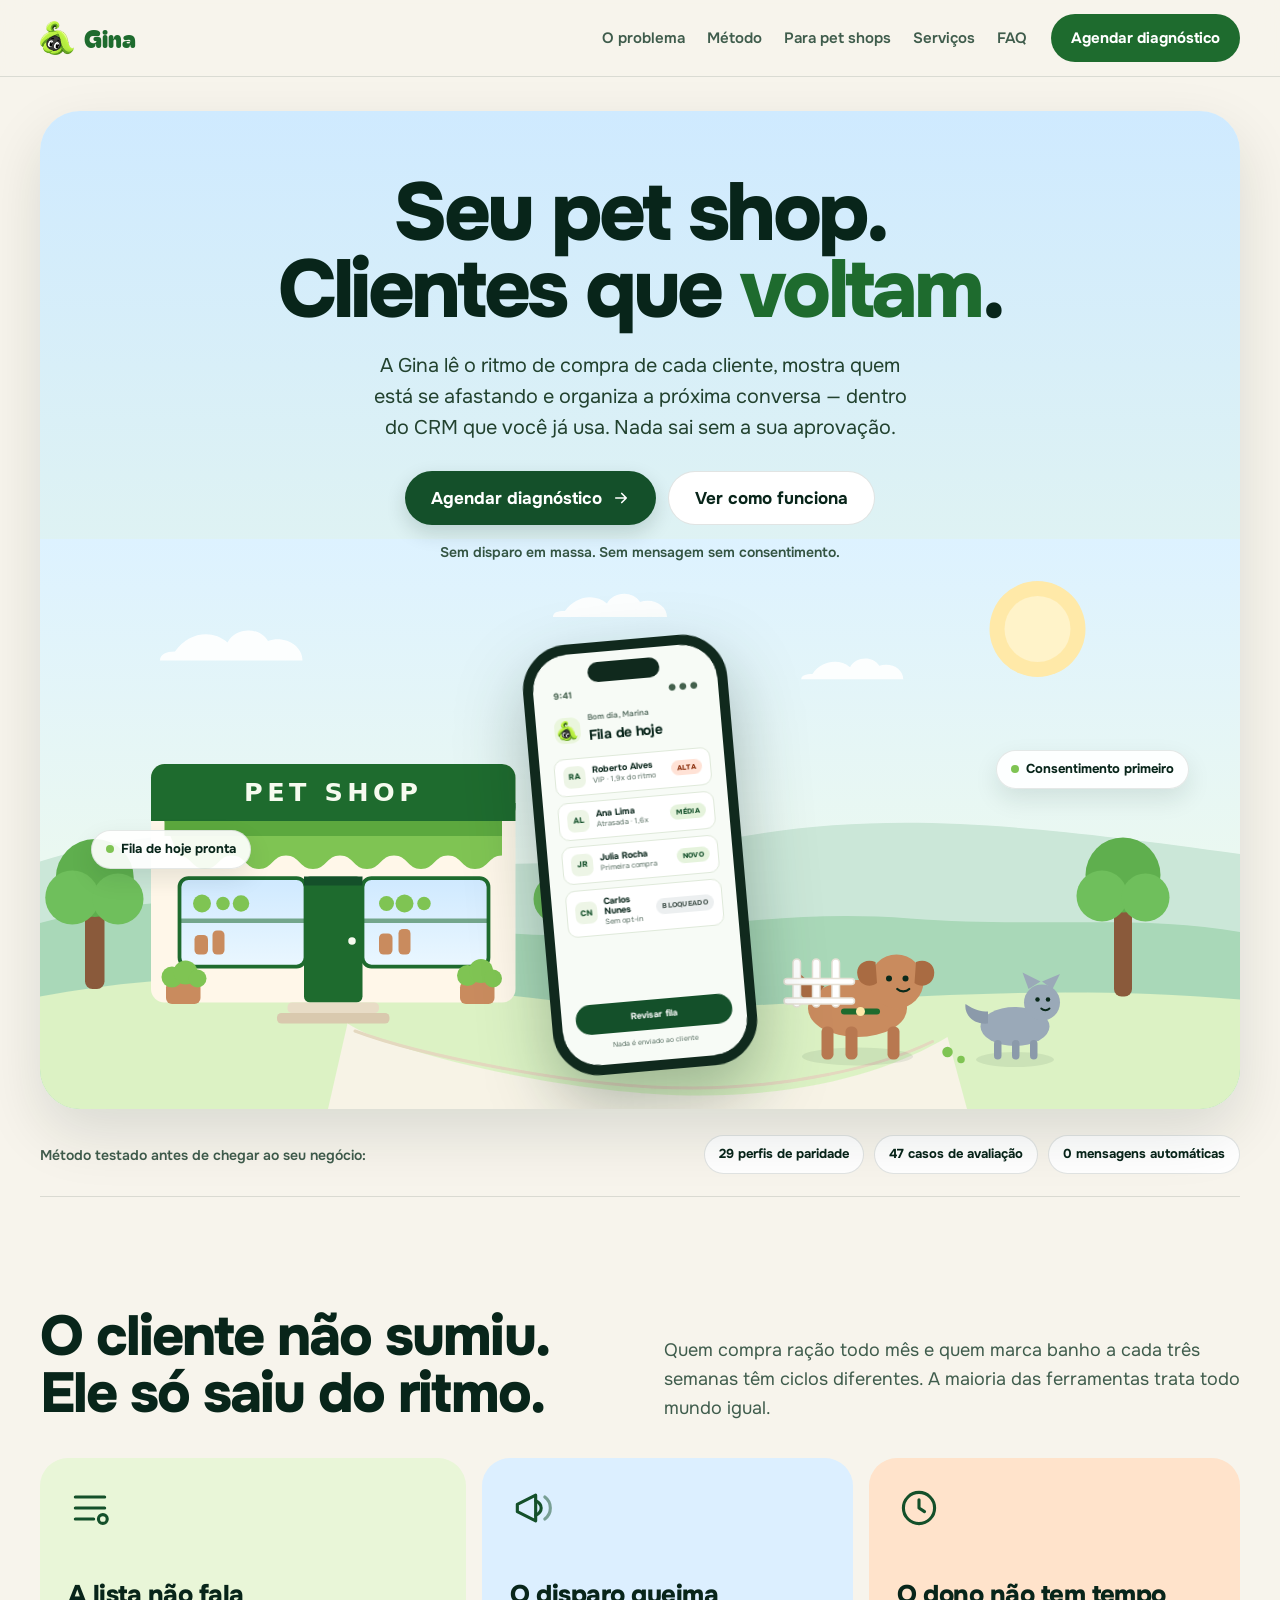
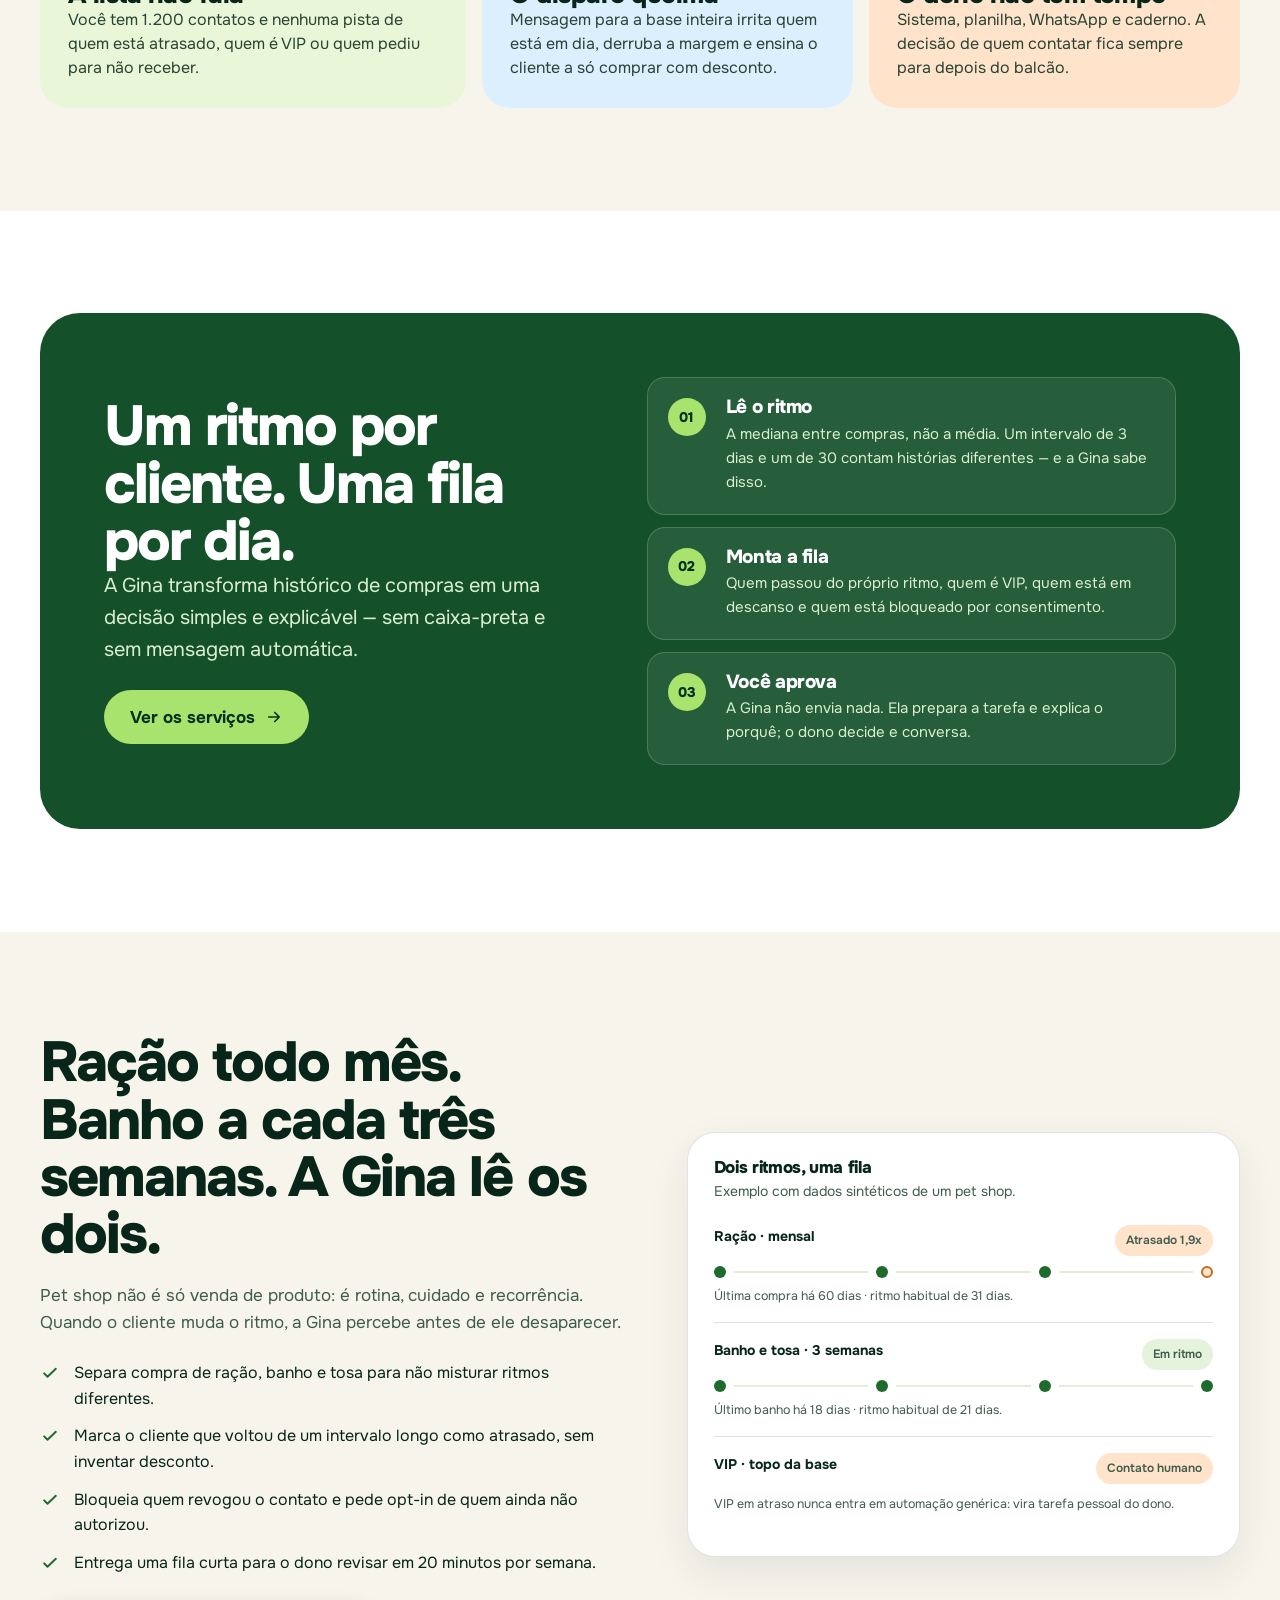
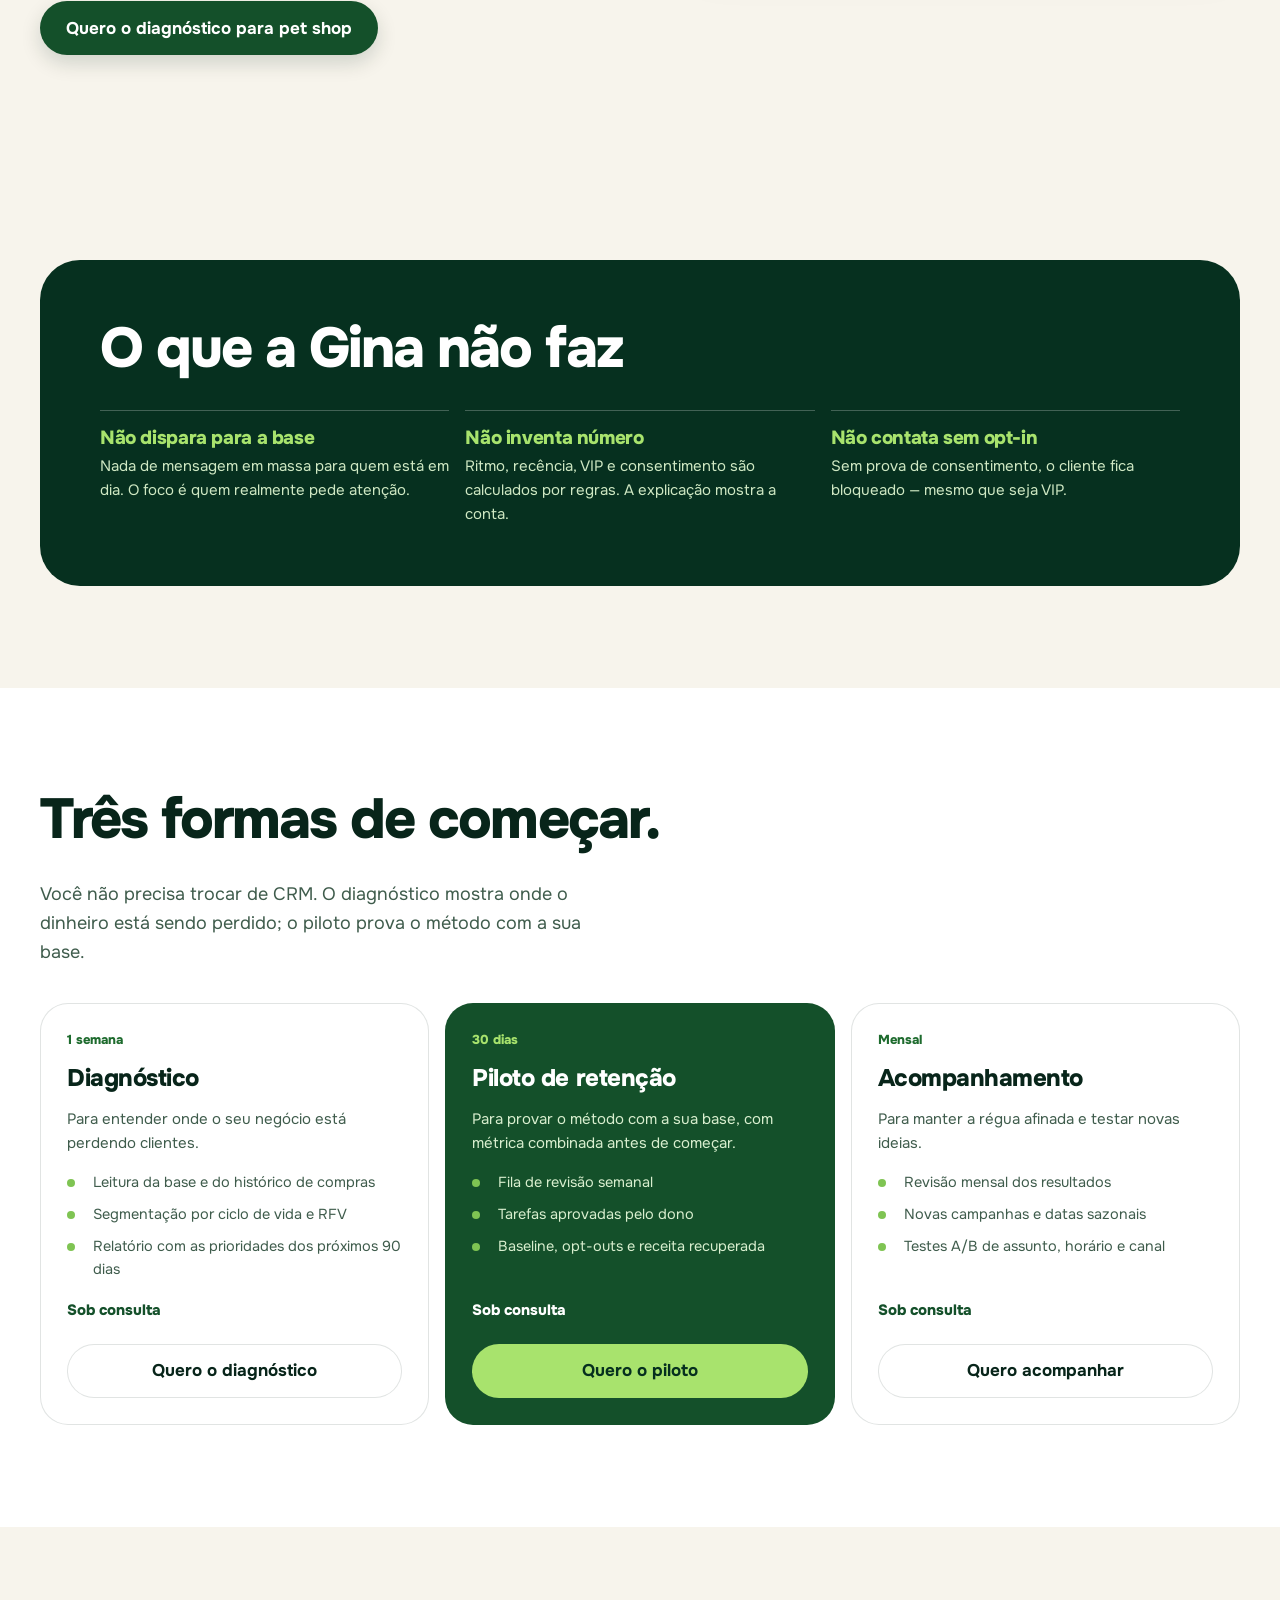
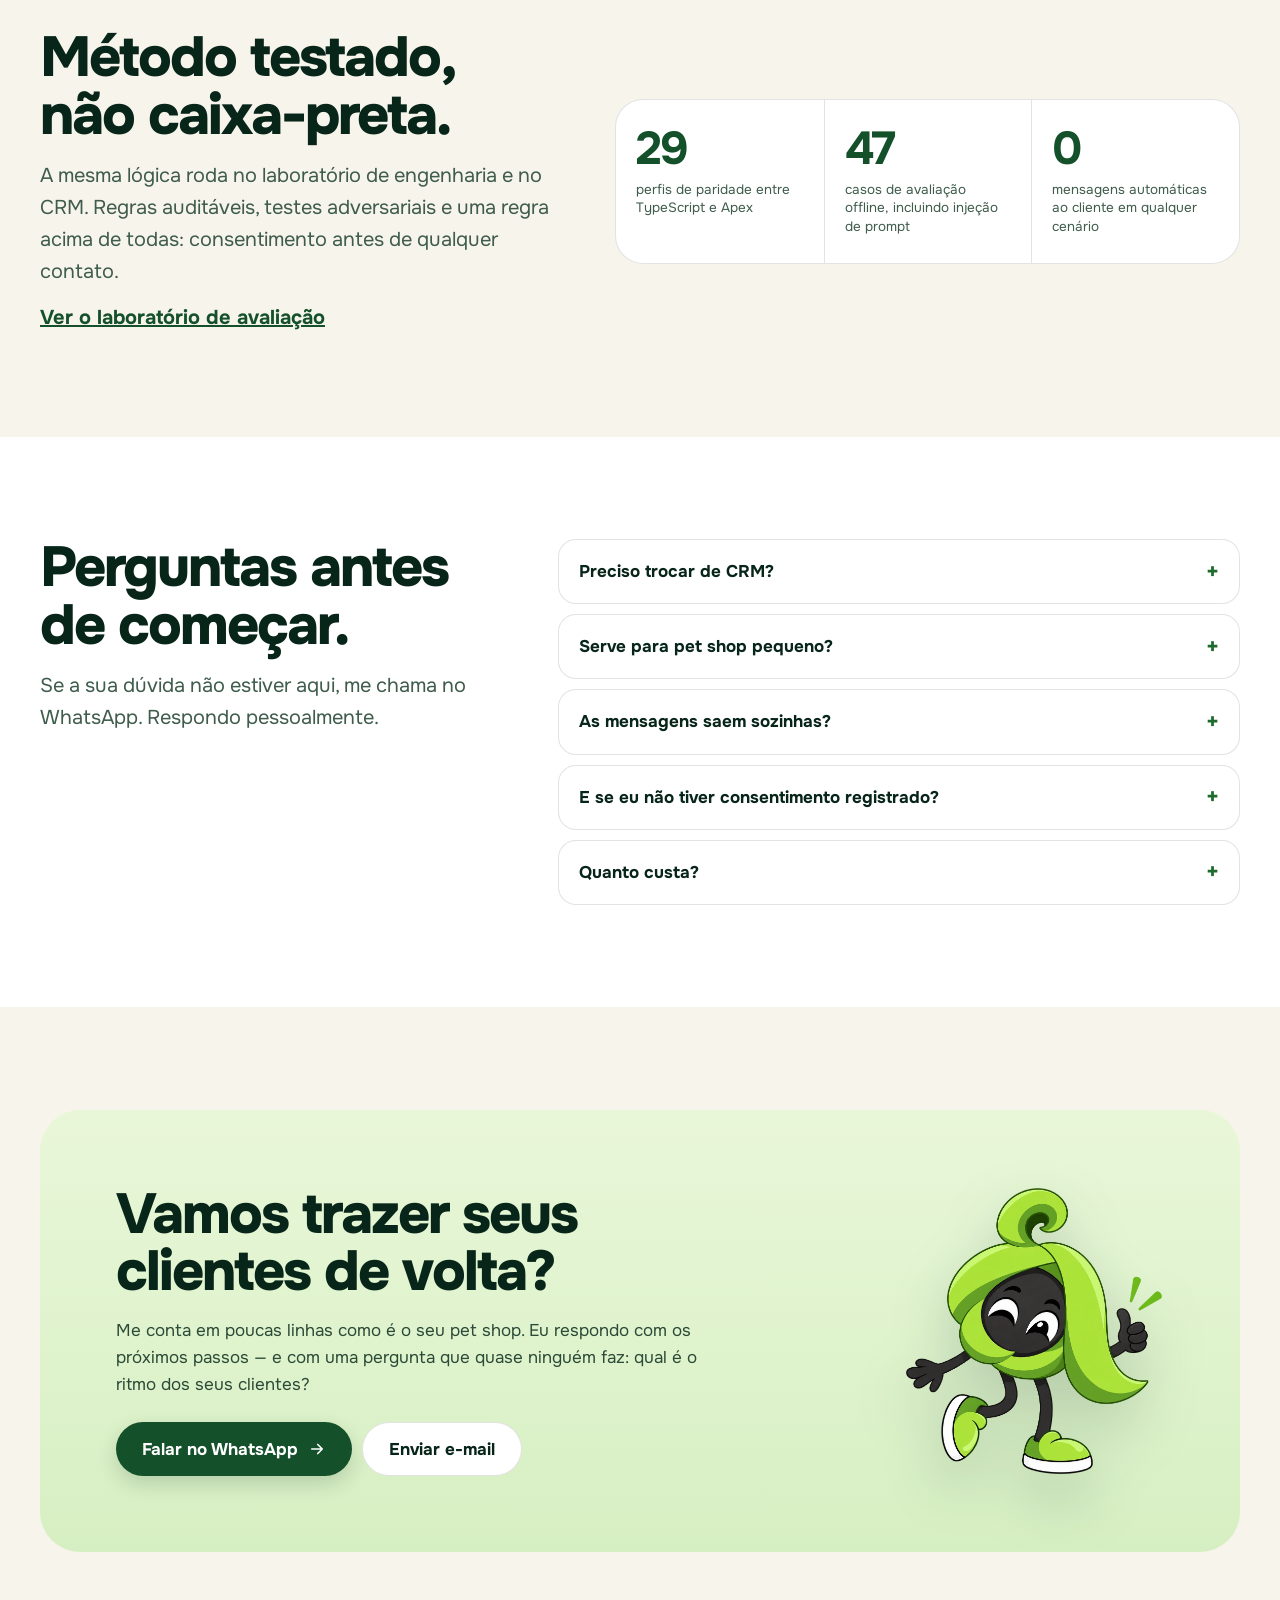
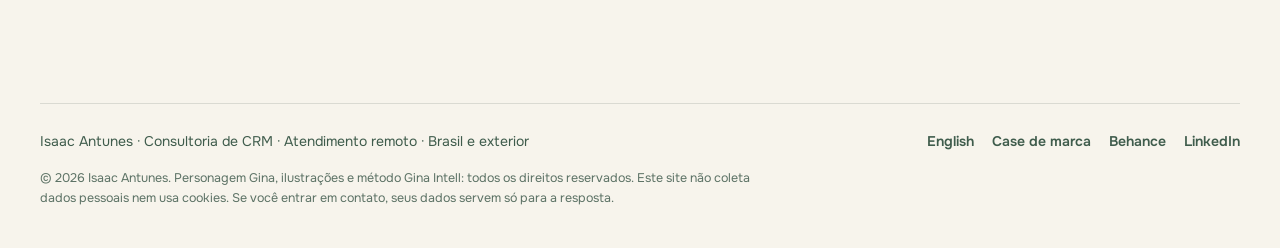
==== commit c1d2081e: "feat(site): illustrated commercial landing for pet shops - Rebuild the PT and EN home pages around t" ====
--- a/index.html
+++ b/index.html
@@ -1,610 +1,356 @@
 <!DOCTYPE html>
-<html lang="pt-BR"><head>
+<html lang="pt-BR">
+<head>
 <meta charset="utf-8">
 <meta name="viewport" content="width=device-width, initial-scale=1">
-
-<style>html,body{height:100%;margin:0}#dc-root,#dc-root>.sc-host{height:100%}</style><title>Gina · Consultoria de CRM</title>
-<meta name="description" content="Consultoria de CRM para pequenos negócios: a Gina lê o ritmo de cada cliente, avisa quem está se afastando e prepara a mensagem certa, dentro do CRM que você já usa.">
+<title>Gina · CRM que faz o cliente voltar</title>
+<meta name="description" content="Consultoria de CRM para pet shops e negócios de recompra: a Gina lê o ritmo de cada cliente, organiza a fila de quem pede atenção e prepara a próxima conversa. Nada é enviado sem a aprovação do dono.">
+<link rel="canonical" href="https://isaac-antunes.github.io/gina-crm/">
+<link rel="alternate" hreflang="pt-BR" href="https://isaac-antunes.github.io/gina-crm/">
+<link rel="alternate" hreflang="en" href="https://isaac-antunes.github.io/gina-crm/en/">
+<link rel="alternate" hreflang="x-default" href="https://isaac-antunes.github.io/gina-crm/">
+<meta property="og:type" content="website">
+<meta property="og:site_name" content="Gina">
+<meta property="og:title" content="Gina · CRM que faz o cliente voltar">
+<meta property="og:description" content="A Gina lê o ritmo de compra de cada cliente e organiza a fila de quem pede atenção. O dono revisa e decide. Nenhuma mensagem sai sozinha.">
+<meta property="og:url" content="https://isaac-antunes.github.io/gina-crm/">
+<meta property="og:locale" content="pt_BR">
+<meta property="og:locale:alternate" content="en_US">
+<meta property="og:image" content="https://isaac-antunes.github.io/gina-crm/assets/img/og.jpg">
+<meta property="og:image:width" content="1200">
+<meta property="og:image:height" content="630">
+<meta name="twitter:card" content="summary_large_image">
+<meta name="author" content="Isaac Antunes">
 <link rel="icon" href="assets/img/gina-rosto.webp">
+<link rel="preconnect" href="https://fonts.googleapis.com">
 <link rel="preconnect" href="https://fonts.gstatic.com" crossorigin>
-<link rel="stylesheet" href="https://fonts.googleapis.com/css2?family=Bagel+Fat+One&family=JetBrains+Mono:wght@400;500;700&family=Onest:wght@400;500;600;700;800&display=swap"><meta name="author" content="Isaac Antunes"><meta name="copyright" content="© 2026 Isaac Antunes. Personagem Gina e ilustrações: todos os direitos reservados."><style>
-
-
-
-
-
-
-
-
-
-
-
-
-
-
-
-
-
-
-
-
-
-
-
-
-
-
-
-
-
-
-
-
-
-
-
-
-
-
-
-
-
-
-
-
-
-
-
-
-
-
-
-
-
-
-
-
-
-
-
-
-
-
-
-
-
-
-
-
-
-
-
-
-
-
-
-
-
-
-
-
-
-
-
-
-
-
-
-
-
-/* latin-ext */
-
-/* latin */
-
-/* cyrillic-ext */
-
-/* cyrillic */
-
-/* greek */
-
-/* vietnamese */
-
-/* latin-ext */
-
-/* latin */
-
-/* cyrillic-ext */
-
-/* cyrillic */
-
-/* greek */
-
-/* vietnamese */
-
-/* latin-ext */
-
-/* latin */
-
-/* cyrillic-ext */
-
-/* cyrillic */
-
-/* math */
-
-/* symbols */
-
-/* vietnamese */
-
-/* latin-ext */
-
-/* latin */
-
-/* cyrillic-ext */
-
-/* cyrillic */
-
-/* math */
-
-/* symbols */
-
-/* vietnamese */
-
-/* latin-ext */
-
-/* latin */
-
-/* cyrillic-ext */
-
-/* cyrillic */
-
-/* math */
-
-/* symbols */
-
-/* vietnamese */
-
-/* latin-ext */
-
-/* latin */
-
-/* cyrillic-ext */
-
-/* cyrillic */
-
-/* math */
-
-/* symbols */
-
-/* vietnamese */
-
-/* latin-ext */
-
-/* latin */
-
-</style><style>
-*,*::before,*::after{box-sizing:border-box;margin:0}
-body{background:#eef6e6;color:#061f16;font-family:'Onest',system-ui,sans-serif;-webkit-font-smoothing:antialiased;text-rendering:optimizeLegibility}
-p,h1,h2,h3{text-wrap:pretty}
-img{display:block}
-a{color:#1E6B2E;text-decoration:none}
-a:hover{color:#061f16}
-:focus-visible{outline:2px solid #1E6B2E;outline-offset:3px}
-details>summary{list-style:none}
-details>summary::-webkit-details-marker{display:none}
-@keyframes ginaFloat{0%,100%{transform:translateY(0) rotate(-2deg)}50%{transform:translateY(-12px) rotate(2deg)}}
-@media (prefers-reduced-motion:reduce){*{animation:none!important}}
-</style><style>.intell{display:flex;flex-direction:column;gap:10px}
-.intell summary{list-style:none;cursor:pointer;width:100%}
-.intell summary::-webkit-details-marker{display:none}
-.intell details[open]>summary{background:#1E6B2E!important;color:#f5f3ed!important}
-.intell details[open]>summary>span:first-child{background:#7FC453!important;color:#061f16!important}
-.intell summary>span[aria-hidden]{display:none}
-.intell details>div{margin-top:10px}
-.intell summary:focus-visible{outline:3px solid #7FC453;outline-offset:2px}</style></head>
+<link rel="stylesheet" href="https://fonts.googleapis.com/css2?family=Bagel+Fat+One&family=Onest:wght@400;500;600;700;800&display=swap">
+<link rel="stylesheet" href="assets/site/site.css">
+</head>
 <body>
-<div id="dc-root"><div class="sc-host" data-sc-name="index"><main lang="pt-BR" style="max-width: 1280px; margin-inline: auto; padding: 16px; display: flex; flex-direction: column; gap: 16px;">
-
-  <nav aria-label="Main" style="padding: 10px 10px 10px 18px; border-radius: 24px; background: rgb(255, 255, 255); box-shadow: rgba(6, 31, 22, 0.4) 0px 10px 30px -20px; display: flex; align-items: center; justify-content: space-between; gap: 8px 12px; flex-wrap: wrap;">
-    <a href="#top" style="display: flex; align-items: center; gap: 8px; color: rgb(6, 31, 22);"><img decoding="async" src="assets/img/gina-rosto.webp" alt="" width="28" height="27" style="width: 28px; height: auto;"><span style="font-family: &quot;Bagel Fat One&quot;, system-ui; font-size: 22px; line-height: 1; color: rgb(30, 107, 46);">Gina</span></a>
-    <div style="order: 3; flex: 1 1 420px; min-width: 0px; display: flex; gap: 2px; overflow-x: auto; white-space: nowrap; scrollbar-width: none;">
-      <a href="#services" style="padding: 10px 12px; font-size: 15px; font-weight: 600;">Serviços</a>
-      <a href="#method" style="padding: 10px 12px; font-size: 15px; font-weight: 600;">Método</a>
-      <a href="#reasoning" style="padding: 10px 12px; font-size: 15px; font-weight: 600;">Raciocínio</a>
-      <a href="#faq" style="padding: 10px 12px; font-size: 15px; font-weight: 600;">FAQ</a>
-    </div>
-    <div style="order: 2; display: flex; align-items: center; gap: 6px;">
-      <div role="group" aria-label="Language" style="display: flex; padding: 4px; border-radius: 99px; background: rgb(238, 246, 230);">
-        <a href="./" style="padding: 8px 11px; border: 0px; border-radius: 99px; background: rgb(127, 196, 83); color: rgb(6, 31, 22); font: 600 13px / 1 Onest, system-ui; cursor: pointer;" hreflang="pt-BR" aria-current="page">PT</a>
-        <a href="en/" style="padding: 8px 11px; border: 0px; border-radius: 99px; background: transparent; color: rgb(6, 31, 22); font: 600 13px / 1 Onest, system-ui; cursor: pointer;" hreflang="en">EN</a>
-      </div>
-      <a href="https://wa.me/5511991351002" target="_blank" rel="noopener" class="scp0" style="padding: 11px 16px; border-radius: 99px; background: rgb(30, 107, 46); color: rgb(245, 243, 237); font-size: 14px; font-weight: 600; white-space: nowrap;">Conversar</a>
-    </div>
-  </nav>
-
-  <section id="top" style="position: relative; border-radius: 24px; overflow: hidden; background: radial-gradient(55% 75% at 78% 90%, rgb(159, 220, 110) 0%, rgb(95, 184, 74) 35%, rgb(30, 107, 46) 75%, rgb(20, 80, 42) 100%); padding: clamp(32px, 5vw, 72px); display: grid; grid-template-columns: repeat(auto-fit, minmax(min(100%, 420px), 1fr)); gap: 24px; align-items: center; min-height: clamp(520px, 50vw, 660px);">
-    <div style="position: relative; z-index: 1; display: flex; flex-direction: column; gap: 22px; color: rgb(245, 243, 237);">
-      <span style="align-self: flex-start; padding: 8px 14px; border-radius: 99px; background: rgba(245, 243, 237, 0.14); box-shadow: rgba(245, 243, 237, 0.3) 0px 0px 0px 1px inset; font-size: 13px; font-weight: 600; letter-spacing: 0.14em; text-transform: uppercase;">Consultoria de CRM · Isaac Antunes</span>
-      <h1 style="font-family: &quot;Bagel Fat One&quot;, system-ui; font-weight: 400; font-size: clamp(48px, 6.4vw, 88px); line-height: 0.92; letter-spacing: -0.01em;">Seu próximo cliente pode ser alguém que você já conquistou.</h1>
-      <p style="max-width: 44ch; font-size: clamp(17px, 1.5vw, 20px); line-height: 1.55;">Uma régua de relacionamento sob medida para o seu negócio, dentro do CRM que você já usa. Pode ser uma loja, uma clínica, uma escola ou uma marca digital. A Gina lê o ritmo de cada cliente, avisa quem está se afastando e escreve a mensagem certa para cada canal.</p>
-      <p style="max-width: 52ch; font-size: 15px; line-height: 1.55; color: rgb(212, 239, 190);">Isaac Antunes é analista sênior de CRM e Lifecycle, com passagens por mídia, terceiro setor e eventos. A Gina trabalha ao lado dele e aprende a cada sessão: guarda o tom, as regras e os resultados do seu negócio, e cada entrega parte de onde a anterior parou.</p>
-      <div style="display: flex; gap: 12px; flex-wrap: wrap;">
-        <a href="mailto:iantunessp@gmail.com" class="scp1" style="padding: 16px 26px; border-radius: 99px; background: rgb(127, 196, 83); color: rgb(6, 31, 22); font-size: 16px; font-weight: 700; box-shadow: rgba(6, 31, 22, 0.6) 0px 12px 24px -12px;">Agendar diagnóstico</a>
-        <a href="#services" class="scp2" style="padding: 16px 26px; border-radius: 99px; box-shadow: rgb(245, 243, 237) 0px 0px 0px 1.5px inset; color: rgb(245, 243, 237); font-size: 16px; font-weight: 600;">Ver serviços</a>
-      </div>
-    </div>
-    <div style="position: relative; height: clamp(340px, 40vw, 560px);">
-      <div style="position: absolute; left: 50%; bottom: -14%; height: 112%; transform: translateX(-50%);">
-        <img fetchpriority="high" decoding="async" src="assets/img/gina-acena.webp" alt="Gina waving" style="height: 100%; width: auto; animation: 5s ease-in-out 0s infinite normal none running ginaFloat; filter: drop-shadow(rgba(6, 31, 22, 0.45) 0px 30px 40px);">
-      </div>
-    </div>
-  </section>
-
-  <section style="padding: clamp(48px, 6vw, 88px) clamp(20px, 4vw, 48px); display: flex; flex-direction: column; align-items: center; gap: 16px; text-align: center;">
-    <span style="font-size: 14px; font-weight: 600; letter-spacing: 0.16em; text-transform: uppercase; color: rgb(30, 107, 46);">Como funciona</span>
-    <h2 style="max-width: 22ch; font-size: clamp(30px, 3.8vw, 50px); font-weight: 600; line-height: 1.08; letter-spacing: -0.02em; color: rgb(30, 107, 46); text-wrap: balance;">Menos anúncio para trazer gente nova. Mais cuidado com quem já veio.</h2>
-    <div style="margin-top: 32px; width: 100%; display: grid; grid-template-columns: repeat(auto-fit, minmax(min(100%, 260px), 1fr)); gap: 16px; text-align: left;">
-      
-        <div style="padding: 28px; border-radius: 24px; background: rgb(255, 255, 255); box-shadow: rgba(6, 31, 22, 0.35) 0px 10px 30px -20px; display: flex; flex-direction: column; gap: 12px;">
-          <span style="width: 44px; height: 44px; border-radius: 14px; background: rgb(127, 196, 83); display: grid; place-items: center; font-weight: 700; font-variant-numeric: tabular-nums;">01</span>
-          <h3 style="font-size: 21px; font-weight: 600; line-height: 1.2;">Lê o ritmo</h3>
-          <p style="font-size: 16px; line-height: 1.55; color: rgb(30, 107, 46);">Cada cliente tem um intervalo próprio de compra. A Gina aprende esse ritmo a partir do seu histórico de compras.</p>
-        </div>
-      
-        <div style="padding: 28px; border-radius: 24px; background: rgb(255, 255, 255); box-shadow: rgba(6, 31, 22, 0.35) 0px 10px 30px -20px; display: flex; flex-direction: column; gap: 12px;">
-          <span style="width: 44px; height: 44px; border-radius: 14px; background: rgb(127, 196, 83); display: grid; place-items: center; font-weight: 700; font-variant-numeric: tabular-nums;">02</span>
-          <h3 style="font-size: 21px; font-weight: 600; line-height: 1.2;">Avisa quem se afasta</h3>
-          <p style="font-size: 16px; line-height: 1.55; color: rgb(30, 107, 46);">Quando alguém passa do próprio ritmo, você recebe um alerta com o nome, o contexto e a próxima ação.</p>
-        </div>
-      
-        <div style="padding: 28px; border-radius: 24px; background: rgb(255, 255, 255); box-shadow: rgba(6, 31, 22, 0.35) 0px 10px 30px -20px; display: flex; flex-direction: column; gap: 12px;">
-          <span style="width: 44px; height: 44px; border-radius: 14px; background: rgb(127, 196, 83); display: grid; place-items: center; font-weight: 700; font-variant-numeric: tabular-nums;">03</span>
-          <h3 style="font-size: 21px; font-weight: 600; line-height: 1.2;">Escreve a mensagem</h3>
-          <p style="font-size: 16px; line-height: 1.55; color: rgb(30, 107, 46);">E-mail, push, SMS, WhatsApp ou stories, no horário certo e com a voz da sua marca. Nada sai sem a sua aprovação.</p>
-        </div>
-      
-    </div>
-  </section>
-
-  <section id="method" style="padding: clamp(40px, 5vw, 72px) clamp(20px, 4vw, 56px); border-radius: 24px; background: rgb(6, 31, 22); color: rgb(245, 243, 237); display: grid; grid-template-columns: repeat(auto-fit, minmax(min(100%, 380px), 1fr)); gap: clamp(24px, 4vw, 56px); align-items: start;">
-    <div style="display: flex; flex-direction: column; gap: 16px;">
-      <span style="font-size: 14px; font-weight: 600; letter-spacing: 0.16em; text-transform: uppercase; color: rgb(127, 196, 83);">Método</span>
-      <h2 style="font-family: &quot;Bagel Fat One&quot;, system-ui; font-weight: 400; font-size: clamp(40px, 5vw, 68px); line-height: 0.92;">Regras claras, auditáveis.</h2>
-      <p style="max-width: 40ch; font-size: 17px; line-height: 1.6; color: rgb(212, 239, 190);">Sem caixa-preta. Cada cliente entra em um estágio do ciclo de vida a partir de regras simples, que você entende e pode ajustar.</p>
-    </div>
-    <div style="display: grid; grid-template-columns: repeat(auto-fit, minmax(min(100%, 220px), 1fr)); gap: 12px;">
-      
-        <div style="padding: 22px; border-radius: 20px; background: rgba(245, 243, 237, 0.06); box-shadow: rgba(245, 243, 237, 0.12) 0px 0px 0px 1px inset; display: flex; flex-direction: column; gap: 10px;">
-          <div style="display: flex; justify-content: space-between; align-items: center; gap: 8px;"><span style="font-size: 18px; font-weight: 700;">Novo</span><span style="padding: 4px 10px; border-radius: 99px; background: rgb(127, 196, 83); color: rgb(6, 31, 22); font-size: 13px; font-weight: 700; white-space: nowrap;">1ª compra</span></div>
-          <p style="font-size: 15px; line-height: 1.5; color: rgb(212, 239, 190);">Uma compra há menos de 30 dias. Entra na régua de estímulo ao segundo pedido.</p>
-        </div>
-      
-        <div style="padding: 22px; border-radius: 20px; background: rgba(245, 243, 237, 0.06); box-shadow: rgba(245, 243, 237, 0.12) 0px 0px 0px 1px inset; display: flex; flex-direction: column; gap: 10px;">
-          <div style="display: flex; justify-content: space-between; align-items: center; gap: 8px;"><span style="font-size: 18px; font-weight: 700;">Atrasado</span><span style="padding: 4px 10px; border-radius: 99px; background: rgb(127, 196, 83); color: rgb(6, 31, 22); font-size: 13px; font-weight: 700; white-space: nowrap;">1,5×</span></div>
-          <p style="font-size: 15px; line-height: 1.5; color: rgb(212, 239, 190);">Já passou 1,5 vez do seu intervalo habitual. Recebe um lembrete sutil, no ritmo dele.</p>
-        </div>
-      
-        <div style="padding: 22px; border-radius: 20px; background: rgba(245, 243, 237, 0.06); box-shadow: rgba(245, 243, 237, 0.12) 0px 0px 0px 1px inset; display: flex; flex-direction: column; gap: 10px;">
-          <div style="display: flex; justify-content: space-between; align-items: center; gap: 8px;"><span style="font-size: 18px; font-weight: 700;">Dormente</span><span style="padding: 4px 10px; border-radius: 99px; background: rgb(127, 196, 83); color: rgb(6, 31, 22); font-size: 13px; font-weight: 700; white-space: nowrap;">3,0×</span></div>
-          <p style="font-size: 15px; line-height: 1.5; color: rgb(212, 239, 190);">Já passou 3 vezes do seu intervalo. Entra em quarentena de 90 dias, sem disparos automáticos.</p>
-        </div>
-      
-        <div style="padding: 22px; border-radius: 20px; background: rgba(245, 243, 237, 0.06); box-shadow: rgba(245, 243, 237, 0.12) 0px 0px 0px 1px inset; display: flex; flex-direction: column; gap: 10px;">
-          <div style="display: flex; justify-content: space-between; align-items: center; gap: 8px;"><span style="font-size: 18px; font-weight: 700;">VIP</span><span style="padding: 4px 10px; border-radius: 99px; background: rgb(127, 196, 83); color: rgb(6, 31, 22); font-size: 13px; font-weight: 700; white-space: nowrap;">Topo</span></div>
-          <p style="font-size: 15px; line-height: 1.5; color: rgb(212, 239, 190);">Terço superior em frequência e em gasto. Só recebe abordagem pessoal, nunca automática.</p>
-        </div>
-      
-    </div>
-    <div style="grid-column: 1 / -1; padding: 18px 22px; border-radius: 20px; border: 1px dashed rgba(127, 196, 83, 0.45); display: flex; flex-wrap: wrap; gap: 6px 16px; align-items: baseline;">
-      <span style="font-size: 13px; font-weight: 700; letter-spacing: 0.16em; text-transform: uppercase; color: rgb(127, 196, 83); white-space: nowrap;">Ordem de decisão</span>
-      <p style="flex: 1 1 420px; font-size: 15px; line-height: 1.55; color: rgb(212, 239, 190);">Quando duas regras se aplicam, vale a primeira desta lista. Consentimento vem antes de tudo, inclusive do VIP. Depois vêm Dormente, VIP, Atrasado e Novo. E nenhuma mensagem sai sem a sua aprovação.</p>
-    </div>
-  </section>
-
-  <section id="reasoning" style="padding: clamp(48px, 6vw, 88px) clamp(20px, 4vw, 48px); display: flex; flex-direction: column; gap: 32px;">
-    <div style="display: flex; flex-direction: column; align-items: center; gap: 16px; text-align: center;">
-      <span style="font-size: 14px; font-weight: 600; letter-spacing: 0.16em; text-transform: uppercase; color: rgb(30, 107, 46);">Gina Intell · linha de raciocínio</span>
-      <h2 style="max-width: 22ch; font-size: clamp(30px, 3.8vw, 50px); font-weight: 600; line-height: 1.08; letter-spacing: -0.02em; color: rgb(30, 107, 46); text-wrap: balance;">Como a Gina pensa antes de escrever.</h2>
-      <p style="max-width: 56ch; font-size: 17px; line-height: 1.55; color: rgb(30, 107, 46);">Cada pedido passa pela mesma sequência de etapas, e cada etapa tem um critério de saída. Veja um exemplo do pedido de uma loja de cosméticos.</p>
-    </div>
-    <div style="padding: 20px 24px; border-radius: 20px; background: rgb(255, 255, 255); box-shadow: rgba(6, 31, 22, 0.35) 0px 10px 30px -20px; display: flex; gap: 16px; align-items: flex-start; flex-wrap: wrap;">
-      <span style="flex: 0 0 auto; padding: 6px 12px; border-radius: 99px; background: rgb(238, 246, 230); font-size: 12px; font-weight: 700; letter-spacing: 0.14em; text-transform: uppercase; color: rgb(30, 107, 46);">Pedido da loja</span>
-      <p style="flex: 1 1 320px; font-size: 18px; line-height: 1.5; font-style: italic; color: rgb(6, 31, 22);">“Muitas clientes pararam de vir depois do verão. Quero chamar elas de volta sem parecer desesperada.”</p>
-    </div>
-    <div class="intell"><details name="gina-intell" open=""><summary style="width: 100%; padding: 14px 16px; border: 0px; border-radius: 16px; background: rgb(255, 255, 255); color: rgb(6, 31, 22); display: flex; align-items: center; gap: 14px; text-align: left; cursor: pointer; font: 600 16px / 1.2 Onest, system-ui; box-shadow: rgba(6, 31, 22, 0.35) 0px 6px 18px -14px;">
-            <span style="flex: 0 0 auto; width: 34px; height: 34px; border-radius: 10px; background: rgb(238, 246, 230); color: rgb(6, 31, 22); display: grid; place-items: center; font: 700 13px / 1 &quot;JetBrains Mono&quot;, monospace;">01</span>
-            <span style="flex: 1 1 0%;">Briefing</span>
-            <span aria-hidden="true" style="width: 0px; height: 3px; border-radius: 99px; background: rgb(127, 196, 83); transition: width 0.3s;"></span>
-          </summary><div style="flex: 999 1 420px; min-width: 0px; padding: clamp(24px, 3vw, 36px); border-radius: 24px; background: rgb(6, 31, 22); color: rgb(245, 243, 237); display: flex; flex-direction: column; gap: 20px; box-shadow: rgba(6, 31, 22, 0.6) 0px 30px 50px -30px;">
-        <div style="display: flex; align-items: center; gap: 12px;">
-          <img loading="lazy" decoding="async" src="assets/img/gina-rosto.webp" alt="" style="flex: 0 0 auto; width: 44px; height: 44px; border-radius: 12px; background: rgb(245, 243, 237); padding: 5px; object-fit: contain;">
-          <div style="display: flex; flex-direction: column; gap: 2px;"><span style="font: 700 12px / 1 &quot;JetBrains Mono&quot;, monospace; letter-spacing: 0.14em; text-transform: uppercase; color: rgb(127, 196, 83);">01 · Briefing</span><span style="font-size: 13px; color: rgb(212, 239, 190);">Gina está pensando</span></div>
-        </div>
-        <p style="font-size: clamp(19px, 1.8vw, 24px); line-height: 1.45; font-weight: 500;">Recebo o pedido como ele chegou. Não reescrevo a intenção da loja: o objetivo é reativar, e o limite é não soar insistente.</p>
-        <dl style="margin: 0px; display: grid; grid-template-columns: repeat(auto-fit, minmax(min(100%, 220px), 1fr)); gap: 10px;">
-          
-            <div style="padding: 14px 16px; border-radius: 14px; background: rgba(245, 243, 237, 0.06); box-shadow: rgba(245, 243, 237, 0.12) 0px 0px 0px 1px inset; display: flex; flex-direction: column; gap: 6px;">
-              <dt style="font: 700 11px / 1.2 &quot;JetBrains Mono&quot;, monospace; letter-spacing: 0.14em; text-transform: uppercase; color: rgb(127, 196, 83);">Objetivo</dt>
-              <dd style="margin: 0px; font-size: 15px; line-height: 1.45; color: rgb(245, 243, 237);">Trazer de volta clientes que sumiram</dd>
+<a class="skip-link" href="#conteudo">Pular para o conteúdo</a>
+
+<header class="site-header">
+  <div class="wrap header-inner">
+    <a class="brand" href="#top" aria-label="Gina, início">
+      <img src="assets/img/gina-rosto.webp" alt="" width="34" height="33">
+      <span>Gina</span>
+    </a>
+    <nav class="nav" aria-label="Navegação principal">
+      <a href="#problema">O problema</a>
+      <a href="#metodo">Método</a>
+      <a href="#petshop">Para pet shops</a>
+      <a href="#servicos">Serviços</a>
+      <a href="#faq">FAQ</a>
+    </nav>
+    <a class="header-cta" href="https://wa.me/5511991351002?text=Ol%C3%A1%2C%20quero%20entender%20o%20diagn%C3%B3stico%20da%20Gina%20para%20o%20meu%20pet%20shop.">Agendar diagnóstico</a>
+  </div>
+</header>
+
+<main id="conteudo">
+  <section class="hero" id="top" aria-labelledby="hero-title">
+    <div class="wrap">
+      <div class="hero-card">
+        <div class="hero-copy">
+          <h1 id="hero-title">Seu pet shop.<br>Clientes que <em>voltam</em>.</h1>
+          <p class="hero-sub">A Gina lê o ritmo de compra de cada cliente, mostra quem está se afastando e organiza a próxima conversa — dentro do CRM que você já usa. Nada sai sem a sua aprovação.</p>
+          <div class="hero-actions">
+            <a class="button button-primary" href="https://wa.me/5511991351002?text=Ol%C3%A1%2C%20quero%20entender%20o%20diagn%C3%B3stico%20da%20Gina%20para%20o%20meu%20pet%20shop.">Agendar diagnóstico
+              <svg viewBox="0 0 24 24" fill="none" stroke="currentColor" stroke-width="2.2" aria-hidden="true"><path d="M5 12h14M13 6l6 6-6 6" stroke-linecap="round" stroke-linejoin="round"/></svg>
+            </a>
+            <a class="button button-light" href="#metodo">Ver como funciona</a>
+          </div>
+          <p class="hero-note">Sem disparo em massa. Sem mensagem sem consentimento.</p>
+        </div>
+
+        <span class="hero-chip one" aria-hidden="true"><span class="dot"></span>Fila de hoje pronta</span>
+        <span class="hero-chip two" aria-hidden="true"><span class="dot"></span>Consentimento primeiro</span>
+
+        <img class="hero-scene" src="assets/pet-shop-scene.svg" alt="Ilustração de um pet shop de bairro com cachorro, gato, árvores e céu azul" width="1600" height="760">
+
+        <div class="hero-phone" aria-hidden="true">
+          <div class="phone">
+            <div class="phone-screen">
+              <div class="phone-status"><span>9:41</span><span>● ● ●</span></div>
+              <div class="phone-greet">
+                <img src="assets/img/gina-rosto.webp" alt="">
+                <div><small>Bom dia, Marina</small><strong>Fila de hoje</strong></div>
+              </div>
+              <div class="phone-list">
+                <div class="phone-row">
+                  <span class="avatar">RA</span>
+                  <div><strong>Roberto Alves</strong><small>VIP · 1,9x do ritmo</small></div>
+                  <span class="tag">Alta</span>
+                </div>
+                <div class="phone-row normal">
+                  <span class="avatar">AL</span>
+                  <div><strong>Ana Lima</strong><small>Atrasada · 1,6x</small></div>
+                  <span class="tag">Média</span>
+                </div>
+                <div class="phone-row normal">
+                  <span class="avatar">JR</span>
+                  <div><strong>Julia Rocha</strong><small>Primeira compra</small></div>
+                  <span class="tag">Novo</span>
+                </div>
+                <div class="phone-row blocked">
+                  <span class="avatar">CN</span>
+                  <div><strong>Carlos Nunes</strong><small>Sem opt-in</small></div>
+                  <span class="tag">Bloqueado</span>
+                </div>
+              </div>
+              <div class="phone-cta">Revisar fila</div>
+              <div class="phone-foot">Nada é enviado ao cliente</div>
             </div>
-          
-            <div style="padding: 14px 16px; border-radius: 14px; background: rgba(245, 243, 237, 0.06); box-shadow: rgba(245, 243, 237, 0.12) 0px 0px 0px 1px inset; display: flex; flex-direction: column; gap: 6px;">
-              <dt style="font: 700 11px / 1.2 &quot;JetBrains Mono&quot;, monospace; letter-spacing: 0.14em; text-transform: uppercase; color: rgb(127, 196, 83);">Restrição</dt>
-              <dd style="margin: 0px; font-size: 15px; line-height: 1.45; color: rgb(245, 243, 237);">Sem tom de pressão ou urgência</dd>
-            </div>
-          
-        </dl>
-      </div></details><details name="gina-intell"><summary style="width: 100%; padding: 14px 16px; border: 0px; border-radius: 16px; background: rgb(255, 255, 255); color: rgb(6, 31, 22); display: flex; align-items: center; gap: 14px; text-align: left; cursor: pointer; font: 600 16px / 1.2 Onest, system-ui; box-shadow: rgba(6, 31, 22, 0.35) 0px 6px 18px -14px;">
-            <span style="flex: 0 0 auto; width: 34px; height: 34px; border-radius: 10px; background: rgb(238, 246, 230); color: rgb(6, 31, 22); display: grid; place-items: center; font: 700 13px / 1 &quot;JetBrains Mono&quot;, monospace;">02</span>
-            <span style="flex: 1 1 0%;">Interpretação</span>
-            <span aria-hidden="true" style="width: 0px; height: 3px; border-radius: 99px; background: rgb(127, 196, 83); transition: width 0.3s;"></span>
-          </summary><div style="flex: 999 1 420px; min-width: 0px; padding: clamp(24px, 3vw, 36px); border-radius: 24px; background: rgb(6, 31, 22); color: rgb(245, 243, 237); display: flex; flex-direction: column; gap: 20px; box-shadow: rgba(6, 31, 22, 0.6) 0px 30px 50px -30px;">
-        <div style="display: flex; align-items: center; gap: 12px;">
-          <img loading="lazy" decoding="async" src="assets/img/gina-rosto.webp" alt="" style="flex: 0 0 auto; width: 44px; height: 44px; border-radius: 12px; background: rgb(245, 243, 237); padding: 5px; object-fit: contain;">
-          <div style="display: flex; flex-direction: column; gap: 2px;"><span style="font: 700 12px / 1 &quot;JetBrains Mono&quot;, monospace; letter-spacing: 0.14em; text-transform: uppercase; color: rgb(127, 196, 83);">02 · Interpretação</span><span style="font-size: 13px; color: rgb(212, 239, 190);">Gina está pensando</span></div>
-        </div>
-        <p style="font-size: clamp(19px, 1.8vw, 24px); line-height: 1.45; font-weight: 500;">Separo o que foi dito, o que está implícito e o que falta. O que falta eu pergunto, em vez de supor.</p>
-        <dl style="margin: 0px; display: grid; grid-template-columns: repeat(auto-fit, minmax(min(100%, 220px), 1fr)); gap: 10px;">
-          
-            <div style="padding: 14px 16px; border-radius: 14px; background: rgba(245, 243, 237, 0.06); box-shadow: rgba(245, 243, 237, 0.12) 0px 0px 0px 1px inset; display: flex; flex-direction: column; gap: 6px;">
-              <dt style="font: 700 11px / 1.2 &quot;JetBrains Mono&quot;, monospace; letter-spacing: 0.14em; text-transform: uppercase; color: rgb(127, 196, 83);">Informado</dt>
-              <dd style="margin: 0px; font-size: 15px; line-height: 1.45; color: rgb(245, 243, 237);">Reativação, tom cuidadoso</dd>
-            </div>
-          
-            <div style="padding: 14px 16px; border-radius: 14px; background: rgba(245, 243, 237, 0.06); box-shadow: rgba(245, 243, 237, 0.12) 0px 0px 0px 1px inset; display: flex; flex-direction: column; gap: 6px;">
-              <dt style="font: 700 11px / 1.2 &quot;JetBrains Mono&quot;, monospace; letter-spacing: 0.14em; text-transform: uppercase; color: rgb(127, 196, 83);">Implícito</dt>
-              <dd style="margin: 0px; font-size: 15px; line-height: 1.45; color: rgb(245, 243, 237);">Clientes recorrentes de produtos que acabam</dd>
-            </div>
-          
-            <div style="padding: 14px 16px; border-radius: 14px; background: rgba(245, 243, 237, 0.06); box-shadow: rgba(245, 243, 237, 0.12) 0px 0px 0px 1px inset; display: flex; flex-direction: column; gap: 6px;">
-              <dt style="font: 700 11px / 1.2 &quot;JetBrains Mono&quot;, monospace; letter-spacing: 0.14em; text-transform: uppercase; color: rgb(127, 196, 83);">Ausente</dt>
-              <dd style="margin: 0px; font-size: 15px; line-height: 1.45; color: rgb(245, 243, 237);">Oferta, canal preferido, prazo</dd>
-            </div>
-          
-        </dl>
-      </div></details><details name="gina-intell"><summary style="width: 100%; padding: 14px 16px; border: 0px; border-radius: 16px; background: rgb(255, 255, 255); color: rgb(6, 31, 22); display: flex; align-items: center; gap: 14px; text-align: left; cursor: pointer; font: 600 16px / 1.2 Onest, system-ui; box-shadow: rgba(6, 31, 22, 0.35) 0px 6px 18px -14px;">
-            <span style="flex: 0 0 auto; width: 34px; height: 34px; border-radius: 10px; background: rgb(238, 246, 230); color: rgb(6, 31, 22); display: grid; place-items: center; font: 700 13px / 1 &quot;JetBrains Mono&quot;, monospace;">03</span>
-            <span style="flex: 1 1 0%;">Leitura do ciclo</span>
-            <span aria-hidden="true" style="width: 0px; height: 3px; border-radius: 99px; background: rgb(127, 196, 83); transition: width 0.3s;"></span>
-          </summary><div style="flex: 999 1 420px; min-width: 0px; padding: clamp(24px, 3vw, 36px); border-radius: 24px; background: rgb(6, 31, 22); color: rgb(245, 243, 237); display: flex; flex-direction: column; gap: 20px; box-shadow: rgba(6, 31, 22, 0.6) 0px 30px 50px -30px;">
-        <div style="display: flex; align-items: center; gap: 12px;">
-          <img loading="lazy" decoding="async" src="assets/img/gina-rosto.webp" alt="" style="flex: 0 0 auto; width: 44px; height: 44px; border-radius: 12px; background: rgb(245, 243, 237); padding: 5px; object-fit: contain;">
-          <div style="display: flex; flex-direction: column; gap: 2px;"><span style="font: 700 12px / 1 &quot;JetBrains Mono&quot;, monospace; letter-spacing: 0.14em; text-transform: uppercase; color: rgb(127, 196, 83);">03 · Leitura do ciclo</span><span style="font-size: 13px; color: rgb(212, 239, 190);">Gina está pensando</span></div>
-        </div>
-        <p style="font-size: clamp(19px, 1.8vw, 24px); line-height: 1.45; font-weight: 500;">Aplico as regras de ciclo de vida. Quem passou 1,5× do próprio ritmo recebe um lembrete. Quem passou 3,0× fica de fora, e os clientes VIP vão para contato pessoal.</p>
-        <dl style="margin: 0px; display: grid; grid-template-columns: repeat(auto-fit, minmax(min(100%, 220px), 1fr)); gap: 10px;">
-          
-            <div style="padding: 14px 16px; border-radius: 14px; background: rgba(245, 243, 237, 0.06); box-shadow: rgba(245, 243, 237, 0.12) 0px 0px 0px 1px inset; display: flex; flex-direction: column; gap: 6px;">
-              <dt style="font: 700 11px / 1.2 &quot;JetBrains Mono&quot;, monospace; letter-spacing: 0.14em; text-transform: uppercase; color: rgb(127, 196, 83);">Atrasado 1,5×</dt>
-              <dd style="margin: 0px; font-size: 15px; line-height: 1.45; color: rgb(245, 243, 237);">Entra na campanha</dd>
-            </div>
-          
-            <div style="padding: 14px 16px; border-radius: 14px; background: rgba(245, 243, 237, 0.06); box-shadow: rgba(245, 243, 237, 0.12) 0px 0px 0px 1px inset; display: flex; flex-direction: column; gap: 6px;">
-              <dt style="font: 700 11px / 1.2 &quot;JetBrains Mono&quot;, monospace; letter-spacing: 0.14em; text-transform: uppercase; color: rgb(127, 196, 83);">Dormente 3,0×</dt>
-              <dd style="margin: 0px; font-size: 15px; line-height: 1.45; color: rgb(245, 243, 237);">Quarentena de 90 dias</dd>
-            </div>
-          
-            <div style="padding: 14px 16px; border-radius: 14px; background: rgba(245, 243, 237, 0.06); box-shadow: rgba(245, 243, 237, 0.12) 0px 0px 0px 1px inset; display: flex; flex-direction: column; gap: 6px;">
-              <dt style="font: 700 11px / 1.2 &quot;JetBrains Mono&quot;, monospace; letter-spacing: 0.14em; text-transform: uppercase; color: rgb(127, 196, 83);">VIP</dt>
-              <dd style="margin: 0px; font-size: 15px; line-height: 1.45; color: rgb(245, 243, 237);">Lista para o lojista ligar</dd>
-            </div>
-          
-        </dl>
-      </div></details><details name="gina-intell"><summary style="width: 100%; padding: 14px 16px; border: 0px; border-radius: 16px; background: rgb(255, 255, 255); color: rgb(6, 31, 22); display: flex; align-items: center; gap: 14px; text-align: left; cursor: pointer; font: 600 16px / 1.2 Onest, system-ui; box-shadow: rgba(6, 31, 22, 0.35) 0px 6px 18px -14px;">
-            <span style="flex: 0 0 auto; width: 34px; height: 34px; border-radius: 10px; background: rgb(238, 246, 230); color: rgb(6, 31, 22); display: grid; place-items: center; font: 700 13px / 1 &quot;JetBrains Mono&quot;, monospace;">04</span>
-            <span style="flex: 1 1 0%;">Estratégia</span>
-            <span aria-hidden="true" style="width: 0px; height: 3px; border-radius: 99px; background: rgb(127, 196, 83); transition: width 0.3s;"></span>
-          </summary><div style="flex: 999 1 420px; min-width: 0px; padding: clamp(24px, 3vw, 36px); border-radius: 24px; background: rgb(6, 31, 22); color: rgb(245, 243, 237); display: flex; flex-direction: column; gap: 20px; box-shadow: rgba(6, 31, 22, 0.6) 0px 30px 50px -30px;">
-        <div style="display: flex; align-items: center; gap: 12px;">
-          <img loading="lazy" decoding="async" src="assets/img/gina-rosto.webp" alt="" style="flex: 0 0 auto; width: 44px; height: 44px; border-radius: 12px; background: rgb(245, 243, 237); padding: 5px; object-fit: contain;">
-          <div style="display: flex; flex-direction: column; gap: 2px;"><span style="font: 700 12px / 1 &quot;JetBrains Mono&quot;, monospace; letter-spacing: 0.14em; text-transform: uppercase; color: rgb(127, 196, 83);">04 · Estratégia</span><span style="font-size: 13px; color: rgb(212, 239, 190);">Gina está pensando</span></div>
-        </div>
-        <p style="font-size: clamp(19px, 1.8vw, 24px); line-height: 1.45; font-weight: 500;">Um único caminho de conversão. Primeiro, um lembrete de cuidado, sem desconto. A oferta fica guardada para quem não responder.</p>
-        <dl style="margin: 0px; display: grid; grid-template-columns: repeat(auto-fit, minmax(min(100%, 220px), 1fr)); gap: 10px;">
-          
-            <div style="padding: 14px 16px; border-radius: 14px; background: rgba(245, 243, 237, 0.06); box-shadow: rgba(245, 243, 237, 0.12) 0px 0px 0px 1px inset; display: flex; flex-direction: column; gap: 6px;">
-              <dt style="font: 700 11px / 1.2 &quot;JetBrains Mono&quot;, monospace; letter-spacing: 0.14em; text-transform: uppercase; color: rgb(127, 196, 83);">Tipo</dt>
-              <dd style="margin: 0px; font-size: 15px; line-height: 1.45; color: rgb(245, 243, 237);">Lembrete pessoal</dd>
-            </div>
-          
-            <div style="padding: 14px 16px; border-radius: 14px; background: rgba(245, 243, 237, 0.06); box-shadow: rgba(245, 243, 237, 0.12) 0px 0px 0px 1px inset; display: flex; flex-direction: column; gap: 6px;">
-              <dt style="font: 700 11px / 1.2 &quot;JetBrains Mono&quot;, monospace; letter-spacing: 0.14em; text-transform: uppercase; color: rgb(127, 196, 83);">Canal</dt>
-              <dd style="margin: 0px; font-size: 15px; line-height: 1.45; color: rgb(245, 243, 237);">WhatsApp, no horário habitual de cada cliente</dd>
-            </div>
-          
-            <div style="padding: 14px 16px; border-radius: 14px; background: rgba(245, 243, 237, 0.06); box-shadow: rgba(245, 243, 237, 0.12) 0px 0px 0px 1px inset; display: flex; flex-direction: column; gap: 6px;">
-              <dt style="font: 700 11px / 1.2 &quot;JetBrains Mono&quot;, monospace; letter-spacing: 0.14em; text-transform: uppercase; color: rgb(127, 196, 83);">CTA único</dt>
-              <dd style="margin: 0px; font-size: 15px; line-height: 1.45; color: rgb(245, 243, 237);">Separar o produto no balcão</dd>
-            </div>
-          
-        </dl>
-      </div></details><details name="gina-intell"><summary style="width: 100%; padding: 14px 16px; border: 0px; border-radius: 16px; background: rgb(255, 255, 255); color: rgb(6, 31, 22); display: flex; align-items: center; gap: 14px; text-align: left; cursor: pointer; font: 600 16px / 1.2 Onest, system-ui; box-shadow: rgba(6, 31, 22, 0.35) 0px 6px 18px -14px;">
-            <span style="flex: 0 0 auto; width: 34px; height: 34px; border-radius: 10px; background: rgb(238, 246, 230); color: rgb(6, 31, 22); display: grid; place-items: center; font: 700 13px / 1 &quot;JetBrains Mono&quot;, monospace;">05</span>
-            <span style="flex: 1 1 0%;">Copy</span>
-            <span aria-hidden="true" style="width: 0px; height: 3px; border-radius: 99px; background: rgb(127, 196, 83); transition: width 0.3s;"></span>
-          </summary><div style="flex: 999 1 420px; min-width: 0px; padding: clamp(24px, 3vw, 36px); border-radius: 24px; background: rgb(6, 31, 22); color: rgb(245, 243, 237); display: flex; flex-direction: column; gap: 20px; box-shadow: rgba(6, 31, 22, 0.6) 0px 30px 50px -30px;">
-        <div style="display: flex; align-items: center; gap: 12px;">
-          <img loading="lazy" decoding="async" src="assets/img/gina-rosto.webp" alt="" style="flex: 0 0 auto; width: 44px; height: 44px; border-radius: 12px; background: rgb(245, 243, 237); padding: 5px; object-fit: contain;">
-          <div style="display: flex; flex-direction: column; gap: 2px;"><span style="font: 700 12px / 1 &quot;JetBrains Mono&quot;, monospace; letter-spacing: 0.14em; text-transform: uppercase; color: rgb(127, 196, 83);">05 · Copy</span><span style="font-size: 13px; color: rgb(212, 239, 190);">Gina está pensando</span></div>
-        </div>
-        <p style="font-size: clamp(19px, 1.8vw, 24px); line-height: 1.45; font-weight: 500;">Escrevo como a loja fala. A mensagem cumpre exatamente o que o primeiro contato promete, sem exagero.</p>
-        <dl style="margin: 0px; display: grid; grid-template-columns: repeat(auto-fit, minmax(min(100%, 220px), 1fr)); gap: 10px;">
-          
-            <div style="padding: 14px 16px; border-radius: 14px; background: rgba(245, 243, 237, 0.06); box-shadow: rgba(245, 243, 237, 0.12) 0px 0px 0px 1px inset; display: flex; flex-direction: column; gap: 6px;">
-              <dt style="font: 700 11px / 1.2 &quot;JetBrains Mono&quot;, monospace; letter-spacing: 0.14em; text-transform: uppercase; color: rgb(127, 196, 83);">Mensagem</dt>
-              <dd style="margin: 0px; font-size: 15px; line-height: 1.45; color: rgb(245, 243, 237);">Oi, Marina! Faz um tempinho. Separamos seu kit com carinho no balcão hoje.</dd>
-            </div>
-          
-            <div style="padding: 14px 16px; border-radius: 14px; background: rgba(245, 243, 237, 0.06); box-shadow: rgba(245, 243, 237, 0.12) 0px 0px 0px 1px inset; display: flex; flex-direction: column; gap: 6px;">
-              <dt style="font: 700 11px / 1.2 &quot;JetBrains Mono&quot;, monospace; letter-spacing: 0.14em; text-transform: uppercase; color: rgb(127, 196, 83);">Variável</dt>
-              <dd style="margin: 0px; font-size: 15px; line-height: 1.45; color: rgb(245, 243, 237);">Nome e produto favorito de cada cliente</dd>
-            </div>
-          
-        </dl>
-      </div></details><details name="gina-intell"><summary style="width: 100%; padding: 14px 16px; border: 0px; border-radius: 16px; background: rgb(255, 255, 255); color: rgb(6, 31, 22); display: flex; align-items: center; gap: 14px; text-align: left; cursor: pointer; font: 600 16px / 1.2 Onest, system-ui; box-shadow: rgba(6, 31, 22, 0.35) 0px 6px 18px -14px;">
-            <span style="flex: 0 0 auto; width: 34px; height: 34px; border-radius: 10px; background: rgb(238, 246, 230); color: rgb(6, 31, 22); display: grid; place-items: center; font: 700 13px / 1 &quot;JetBrains Mono&quot;, monospace;">06</span>
-            <span style="flex: 1 1 0%;">Validação</span>
-            <span aria-hidden="true" style="width: 0px; height: 3px; border-radius: 99px; background: rgb(127, 196, 83); transition: width 0.3s;"></span>
-          </summary><div style="flex: 999 1 420px; min-width: 0px; padding: clamp(24px, 3vw, 36px); border-radius: 24px; background: rgb(6, 31, 22); color: rgb(245, 243, 237); display: flex; flex-direction: column; gap: 20px; box-shadow: rgba(6, 31, 22, 0.6) 0px 30px 50px -30px;">
-        <div style="display: flex; align-items: center; gap: 12px;">
-          <img loading="lazy" decoding="async" src="assets/img/gina-rosto.webp" alt="" style="flex: 0 0 auto; width: 44px; height: 44px; border-radius: 12px; background: rgb(245, 243, 237); padding: 5px; object-fit: contain;">
-          <div style="display: flex; flex-direction: column; gap: 2px;"><span style="font: 700 12px / 1 &quot;JetBrains Mono&quot;, monospace; letter-spacing: 0.14em; text-transform: uppercase; color: rgb(127, 196, 83);">06 · Validação</span><span style="font-size: 13px; color: rgb(212, 239, 190);">Gina está pensando</span></div>
-        </div>
-        <p style="font-size: clamp(19px, 1.8vw, 24px); line-height: 1.45; font-weight: 500;">Antes de entregar, confiro tudo e declaro o que ainda depende de uma pessoa. Nada sai sem aprovação.</p>
-        <dl style="margin: 0px; display: grid; grid-template-columns: repeat(auto-fit, minmax(min(100%, 220px), 1fr)); gap: 10px;">
-          
-            <div style="padding: 14px 16px; border-radius: 14px; background: rgba(245, 243, 237, 0.06); box-shadow: rgba(245, 243, 237, 0.12) 0px 0px 0px 1px inset; display: flex; flex-direction: column; gap: 6px;">
-              <dt style="font: 700 11px / 1.2 &quot;JetBrains Mono&quot;, monospace; letter-spacing: 0.14em; text-transform: uppercase; color: rgb(127, 196, 83);">Conferido</dt>
-              <dd style="margin: 0px; font-size: 15px; line-height: 1.45; color: rgb(245, 243, 237);">Opt-out, variáveis, contraste e textos alternativos</dd>
-            </div>
-          
-            <div style="padding: 14px 16px; border-radius: 14px; background: rgba(245, 243, 237, 0.06); box-shadow: rgba(245, 243, 237, 0.12) 0px 0px 0px 1px inset; display: flex; flex-direction: column; gap: 6px;">
-              <dt style="font: 700 11px / 1.2 &quot;JetBrains Mono&quot;, monospace; letter-spacing: 0.14em; text-transform: uppercase; color: rgb(127, 196, 83);">Pendente</dt>
-              <dd style="margin: 0px; font-size: 15px; line-height: 1.45; color: rgb(245, 243, 237);">Aprovação do lojista e estoque do kit</dd>
-            </div>
-          
-        </dl>
-      </div></details></div>
-  </section>
-
-  <section id="services" style="padding: clamp(48px, 6vw, 88px) clamp(20px, 4vw, 48px); border-radius: 24px; background: rgb(245, 243, 237); display: flex; flex-direction: column; align-items: center; gap: 16px; text-align: center;">
-    <span style="font-size: 14px; font-weight: 600; letter-spacing: 0.16em; text-transform: uppercase; color: rgb(30, 107, 46);">Serviços</span>
-    <h2 style="max-width: 20ch; font-size: clamp(30px, 3.8vw, 50px); font-weight: 600; line-height: 1.08; letter-spacing: -0.02em; color: rgb(30, 107, 46); text-wrap: balance;">Três formas de começar.</h2>
-    <div style="margin-top: 32px; width: 100%; display: grid; grid-template-columns: repeat(auto-fit, minmax(min(100%, 300px), 1fr)); gap: 16px; text-align: left; align-items: stretch;">
-      
-        <article style="padding: 30px; border-radius: 24px; background: rgb(255, 255, 255); color: rgb(6, 31, 22); box-shadow: rgba(6, 31, 22, 0.45) 0px 14px 34px -22px; display: flex; flex-direction: column; gap: 16px;">
-          <div style="display: flex; justify-content: space-between; align-items: center; gap: 8px;"><span style="font-size: 13px; font-weight: 600; letter-spacing: 0.14em; text-transform: uppercase;">1 semana</span></div>
-          <h3 style="font-family: &quot;Bagel Fat One&quot;, system-ui; font-weight: 400; font-size: clamp(28px, 7.5vw, 38px); line-height: 0.95; overflow-wrap: anywhere;">Diagnóstico</h3>
-          <p style="font-size: 16px; line-height: 1.5;">Para entender onde o seu negócio está perdendo clientes.</p>
-          <ul style="list-style: none; padding: 0px; display: flex; flex-direction: column; gap: 10px; font-size: 15px; line-height: 1.45;">
-            <li style="display: flex; gap: 10px; align-items: flex-start;"><span aria-hidden="true" style="flex: 0 0 auto; margin-top: 6px; width: 8px; height: 8px; border-radius: 99px; background: rgb(127, 196, 83);"></span><span>Leitura da base de clientes e do histórico de compras</span></li><li style="display: flex; gap: 10px; align-items: flex-start;"><span aria-hidden="true" style="flex: 0 0 auto; margin-top: 6px; width: 8px; height: 8px; border-radius: 99px; background: rgb(127, 196, 83);"></span><span>Segmentação por ciclo de vida e RFV</span></li><li style="display: flex; gap: 10px; align-items: flex-start;"><span aria-hidden="true" style="flex: 0 0 auto; margin-top: 6px; width: 8px; height: 8px; border-radius: 99px; background: rgb(127, 196, 83);"></span><span>Relatório com as prioridades dos próximos 90 dias</span></li><li style="display: flex; gap: 10px; align-items: flex-start;"><span aria-hidden="true" style="flex: 0 0 auto; margin-top: 6px; width: 8px; height: 8px; border-radius: 99px; background: rgb(127, 196, 83);"></span><span>Reunião de apresentação</span></li>
+          </div>
+        </div>
+      </div>
+    </div>
+  </section>
+
+  <section class="trust" aria-label="Como o método é verificado">
+    <div class="wrap trust-inner">
+      <span class="trust-label">Método testado antes de chegar ao seu negócio:</span>
+      <div class="trust-list">
+        <span>29 perfis de paridade</span>
+        <span>47 casos de avaliação</span>
+        <span>0 mensagens automáticas</span>
+      </div>
+    </div>
+  </section>
+
+  <section class="section" id="problema" aria-labelledby="problema-title">
+    <div class="wrap">
+      <div class="section-head">
+        <h2 id="problema-title">O cliente não sumiu.<br>Ele só saiu do ritmo.</h2>
+        <p>Quem compra ração todo mês e quem marca banho a cada três semanas têm ciclos diferentes. A maioria das ferramentas trata todo mundo igual.</p>
+      </div>
+      <div class="problem-grid">
+        <article class="problem-card">
+          <svg class="icon" viewBox="0 0 24 24" fill="none" stroke="currentColor" stroke-width="1.7" aria-hidden="true"><path d="M4 6h16M4 12h16M4 18h10" stroke-linecap="round"/><circle cx="19" cy="18" r="2.4"/></svg>
+          <div>
+            <h3>A lista não fala</h3>
+            <p>Você tem 1.200 contatos e nenhuma pista de quem está atrasado, quem é VIP ou quem pediu para não receber.</p>
+          </div>
+        </article>
+        <article class="problem-card">
+          <svg class="icon" viewBox="0 0 24 24" fill="none" stroke="currentColor" stroke-width="1.7" aria-hidden="true"><path d="M4 10v4l10 5V5L4 10Z" stroke-linejoin="round"/><path d="M14 8c2 1 3 2.4 3 4s-1 3-3 4" stroke-linecap="round"/><path d="M19 6c2 1.5 3 3.5 3 6s-1 4.5-3 6" stroke-linecap="round" opacity=".5"/></svg>
+          <div>
+            <h3>O disparo queima</h3>
+            <p>Mensagem para a base inteira irrita quem está em dia, derruba a margem e ensina o cliente a só comprar com desconto.</p>
+          </div>
+        </article>
+        <article class="problem-card">
+          <svg class="icon" viewBox="0 0 24 24" fill="none" stroke="currentColor" stroke-width="1.7" aria-hidden="true"><circle cx="12" cy="12" r="8.5"/><path d="M12 7.5V12l3 2" stroke-linecap="round" stroke-linejoin="round"/></svg>
+          <div>
+            <h3>O dono não tem tempo</h3>
+            <p>Sistema, planilha, WhatsApp e caderno. A decisão de quem contatar fica sempre para depois do balcão.</p>
+          </div>
+        </article>
+      </div>
+    </div>
+  </section>
+
+  <section class="section section-tint" id="metodo" aria-labelledby="metodo-title">
+    <div class="wrap">
+      <span id="reasoning" aria-hidden="true"></span>
+      <div class="band">
+        <div>
+          <h2 id="metodo-title">Um ritmo por cliente. Uma fila por dia.</h2>
+          <p class="lede">A Gina transforma histórico de compras em uma decisão simples e explicável — sem caixa-preta e sem mensagem automática.</p>
+          <a class="button button-lime" href="#servicos">Ver os serviços
+            <svg viewBox="0 0 24 24" fill="none" stroke="currentColor" stroke-width="2.2" aria-hidden="true"><path d="M5 12h14M13 6l6 6-6 6" stroke-linecap="round" stroke-linejoin="round"/></svg>
+          </a>
+        </div>
+        <div class="steps">
+          <article class="step-card">
+            <span class="step-num">01</span>
+            <div><h3>Lê o ritmo</h3><p>A mediana entre compras, não a média. Um intervalo de 3 dias e um de 30 contam histórias diferentes — e a Gina sabe disso.</p></div>
+          </article>
+          <article class="step-card">
+            <span class="step-num">02</span>
+            <div><h3>Monta a fila</h3><p>Quem passou do próprio ritmo, quem é VIP, quem está em descanso e quem está bloqueado por consentimento.</p></div>
+          </article>
+          <article class="step-card">
+            <span class="step-num">03</span>
+            <div><h3>Você aprova</h3><p>A Gina não envia nada. Ela prepara a tarefa e explica o porquê; o dono decide e conversa.</p></div>
+          </article>
+        </div>
+      </div>
+    </div>
+  </section>
+
+  <section class="section" id="petshop" aria-labelledby="petshop-title">
+    <div class="wrap split">
+      <div class="split-copy">
+        <h2 id="petshop-title">Ração todo mês. Banho a cada três semanas. A Gina lê os dois.</h2>
+        <p>Pet shop não é só venda de produto: é rotina, cuidado e recorrência. Quando o cliente muda o ritmo, a Gina percebe antes de ele desaparecer.</p>
+        <ul class="checklist">
+          <li><svg viewBox="0 0 24 24" fill="none" stroke="currentColor" stroke-width="2.4" aria-hidden="true"><path d="M5 12.5l4 4L19 7" stroke-linecap="round" stroke-linejoin="round"/></svg><span>Separa compra de ração, banho e tosa para não misturar ritmos diferentes.</span></li>
+          <li><svg viewBox="0 0 24 24" fill="none" stroke="currentColor" stroke-width="2.4" aria-hidden="true"><path d="M5 12.5l4 4L19 7" stroke-linecap="round" stroke-linejoin="round"/></svg><span>Marca o cliente que voltou de um intervalo longo como atrasado, sem inventar desconto.</span></li>
+          <li><svg viewBox="0 0 24 24" fill="none" stroke="currentColor" stroke-width="2.4" aria-hidden="true"><path d="M5 12.5l4 4L19 7" stroke-linecap="round" stroke-linejoin="round"/></svg><span>Bloqueia quem revogou o contato e pede opt-in de quem ainda não autorizou.</span></li>
+          <li><svg viewBox="0 0 24 24" fill="none" stroke="currentColor" stroke-width="2.4" aria-hidden="true"><path d="M5 12.5l4 4L19 7" stroke-linecap="round" stroke-linejoin="round"/></svg><span>Entrega uma fila curta para o dono revisar em 20 minutos por semana.</span></li>
+        </ul>
+        <a class="button button-primary" href="https://wa.me/5511991351002?text=Ol%C3%A1%2C%20quero%20o%20diagn%C3%B3stico%20para%20o%20meu%20pet%20shop." style="margin-top:26px">Quero o diagnóstico para pet shop</a>
+      </div>
+      <div class="rhythm-card">
+        <h3>Dois ritmos, uma fila</h3>
+        <p>Exemplo com dados sintéticos de um pet shop.</p>
+        <div class="rhythm-row">
+          <div class="rhythm-top"><span>Ração · mensal</span><span class="pill pill-warn">Atrasado 1,9x</span></div>
+          <div class="rhythm-dots" aria-hidden="true"><i class="on"></i><em></em><i class="on"></i><em></em><i class="on"></i><em></em><i class="late"></i></div>
+          <p class="rhythm-note">Última compra há 60 dias · ritmo habitual de 31 dias.</p>
+        </div>
+        <div class="rhythm-row">
+          <div class="rhythm-top"><span>Banho e tosa · 3 semanas</span><span class="pill pill-ok">Em ritmo</span></div>
+          <div class="rhythm-dots" aria-hidden="true"><i class="on"></i><em></em><i class="on"></i><em></em><i class="on"></i><em></em><i class="on"></i></div>
+          <p class="rhythm-note">Último banho há 18 dias · ritmo habitual de 21 dias.</p>
+        </div>
+        <div class="rhythm-row">
+          <div class="rhythm-top"><span>VIP · topo da base</span><span class="pill pill-warn">Contato humano</span></div>
+          <p class="rhythm-note">VIP em atraso nunca entra em automação genérica: vira tarefa pessoal do dono.</p>
+        </div>
+      </div>
+    </div>
+  </section>
+
+  <section class="section" aria-labelledby="limites-title">
+    <div class="wrap">
+      <div class="no-band">
+        <h2 id="limites-title">O que a Gina não faz</h2>
+        <div class="no-grid">
+          <article class="no-card"><h3>Não dispara para a base</h3><p>Nada de mensagem em massa para quem está em dia. O foco é quem realmente pede atenção.</p></article>
+          <article class="no-card"><h3>Não inventa número</h3><p>Ritmo, recência, VIP e consentimento são calculados por regras. A explicação mostra a conta.</p></article>
+          <article class="no-card"><h3>Não contata sem opt-in</h3><p>Sem prova de consentimento, o cliente fica bloqueado — mesmo que seja VIP.</p></article>
+        </div>
+      </div>
+    </div>
+  </section>
+
+  <section class="section section-tint" id="servicos" aria-labelledby="servicos-title">
+    <div class="wrap">
+      <div class="section-head">
+        <h2 id="servicos-title">Três formas de começar.</h2>
+        <p>Você não precisa trocar de CRM. O diagnóstico mostra onde o dinheiro está sendo perdido; o piloto prova o método com a sua base.</p>
+      </div>
+      <div class="service-grid">
+        <article class="service-card">
+          <span class="service-time">1 semana</span>
+          <h3>Diagnóstico</h3>
+          <p>Para entender onde o seu negócio está perdendo clientes.</p>
+          <ul>
+            <li>Leitura da base e do histórico de compras</li>
+            <li>Segmentação por ciclo de vida e RFV</li>
+            <li>Relatório com as prioridades dos próximos 90 dias</li>
           </ul>
-          <div style="margin-top: auto; padding-top: 16px; border-top: 1px solid rgb(233, 239, 226); display: flex; justify-content: space-between; align-items: center; gap: 12px; flex-wrap: wrap;">
-            <span style="font-size: 20px; font-weight: 700;">Sob consulta</span>
-            <a href="mailto:iantunessp@gmail.com" style="padding: 12px 18px; border-radius: 99px; background: rgb(30, 107, 46); color: rgb(245, 243, 237); font-size: 15px; font-weight: 700;">Quero este</a>
-          </div>
-        </article>
-      
-        <article style="padding: 30px; border-radius: 24px; background: rgb(30, 107, 46); color: rgb(245, 243, 237); box-shadow: rgba(6, 31, 22, 0.45) 0px 14px 34px -22px; display: flex; flex-direction: column; gap: 16px;">
-          <div style="display: flex; justify-content: space-between; align-items: center; gap: 8px;"><span style="font-size: 13px; font-weight: 600; letter-spacing: 0.14em; text-transform: uppercase;">3 a 4 semanas</span><span style="padding: 4px 10px; border-radius: 99px; background: rgb(127, 196, 83); color: rgb(6, 31, 22); font-size: 12px; font-weight: 700;">Recomendado</span></div>
-          <h3 style="font-family: &quot;Bagel Fat One&quot;, system-ui; font-weight: 400; font-size: clamp(28px, 7.5vw, 38px); line-height: 0.95; overflow-wrap: anywhere;">Implantação</h3>
-          <p style="font-size: 16px; line-height: 1.5;">Para pôr a régua de relacionamento em funcionamento.</p>
-          <ul style="list-style: none; padding: 0px; display: flex; flex-direction: column; gap: 10px; font-size: 15px; line-height: 1.45;">
-            <li style="display: flex; gap: 10px; align-items: flex-start;"><span aria-hidden="true" style="flex: 0 0 auto; margin-top: 6px; width: 8px; height: 8px; border-radius: 99px; background: rgb(127, 196, 83);"></span><span>Tudo do Diagnóstico</span></li><li style="display: flex; gap: 10px; align-items: flex-start;"><span aria-hidden="true" style="flex: 0 0 auto; margin-top: 6px; width: 8px; height: 8px; border-radius: 99px; background: rgb(127, 196, 83);"></span><span>Regras de ciclo de vida configuradas no seu CRM</span></li><li style="display: flex; gap: 10px; align-items: flex-start;"><span aria-hidden="true" style="flex: 0 0 auto; margin-top: 6px; width: 8px; height: 8px; border-radius: 99px; background: rgb(127, 196, 83);"></span><span>Mensagens para os cinco canais, no tom da sua marca</span></li><li style="display: flex; gap: 10px; align-items: flex-start;"><span aria-hidden="true" style="flex: 0 0 auto; margin-top: 6px; width: 8px; height: 8px; border-radius: 99px; background: rgb(127, 196, 83);"></span><span>Gina adaptada com o nome da sua loja</span></li><li style="display: flex; gap: 10px; align-items: flex-start;"><span aria-hidden="true" style="flex: 0 0 auto; margin-top: 6px; width: 8px; height: 8px; border-radius: 99px; background: rgb(127, 196, 83);"></span><span>Treinamento da equipe</span></li>
+          <span class="service-price">Sob consulta</span>
+          <a class="button button-light" href="mailto:iantunessp@gmail.com?subject=Diagn%C3%B3stico%20Gina%20para%20pet%20shop">Quero o diagnóstico</a>
+        </article>
+        <article class="service-card featured">
+          <span class="service-time">30 dias</span>
+          <h3>Piloto de retenção</h3>
+          <p>Para provar o método com a sua base, com métrica combinada antes de começar.</p>
+          <ul>
+            <li>Fila de revisão semanal</li>
+            <li>Tarefas aprovadas pelo dono</li>
+            <li>Baseline, opt-outs e receita recuperada</li>
           </ul>
-          <div style="margin-top: auto; padding-top: 16px; border-top: 1px solid rgba(245, 243, 237, 0.2); display: flex; justify-content: space-between; align-items: center; gap: 12px; flex-wrap: wrap;">
-            <span style="font-size: 20px; font-weight: 700;">Sob consulta</span>
-            <a href="mailto:iantunessp@gmail.com" style="padding: 12px 18px; border-radius: 99px; background: rgb(127, 196, 83); color: rgb(6, 31, 22); font-size: 15px; font-weight: 700;">Quero este</a>
-          </div>
-        </article>
-      
-        <article style="padding: 30px; border-radius: 24px; background: rgb(255, 255, 255); color: rgb(6, 31, 22); box-shadow: rgba(6, 31, 22, 0.45) 0px 14px 34px -22px; display: flex; flex-direction: column; gap: 16px;">
-          <div style="display: flex; justify-content: space-between; align-items: center; gap: 8px;"><span style="font-size: 13px; font-weight: 600; letter-spacing: 0.14em; text-transform: uppercase;">Mensal</span></div>
-          <h3 style="font-family: &quot;Bagel Fat One&quot;, system-ui; font-weight: 400; font-size: clamp(28px, 7.5vw, 38px); line-height: 0.95; overflow-wrap: anywhere;">Acompanhamento</h3>
-          <p style="font-size: 16px; line-height: 1.5;">Para manter a régua afinada e testar novas ideias.</p>
-          <ul style="list-style: none; padding: 0px; display: flex; flex-direction: column; gap: 10px; font-size: 15px; line-height: 1.45;">
-            <li style="display: flex; gap: 10px; align-items: flex-start;"><span aria-hidden="true" style="flex: 0 0 auto; margin-top: 6px; width: 8px; height: 8px; border-radius: 99px; background: rgb(127, 196, 83);"></span><span>Revisão mensal dos resultados</span></li><li style="display: flex; gap: 10px; align-items: flex-start;"><span aria-hidden="true" style="flex: 0 0 auto; margin-top: 6px; width: 8px; height: 8px; border-radius: 99px; background: rgb(127, 196, 83);"></span><span>Novas campanhas e datas sazonais</span></li><li style="display: flex; gap: 10px; align-items: flex-start;"><span aria-hidden="true" style="flex: 0 0 auto; margin-top: 6px; width: 8px; height: 8px; border-radius: 99px; background: rgb(127, 196, 83);"></span><span>Testes A/B de assunto, horário e canal</span></li><li style="display: flex; gap: 10px; align-items: flex-start;"><span aria-hidden="true" style="flex: 0 0 auto; margin-top: 6px; width: 8px; height: 8px; border-radius: 99px; background: rgb(127, 196, 83);"></span><span>Relatório mensal em linguagem simples</span></li>
+          <span class="service-price">Sob consulta</span>
+          <a class="button button-lime" href="https://wa.me/5511991351002?text=Ol%C3%A1%2C%20quero%20entender%20o%20piloto%20de%2030%20dias%20da%20Gina.">Quero o piloto</a>
+        </article>
+        <article class="service-card">
+          <span class="service-time">Mensal</span>
+          <h3>Acompanhamento</h3>
+          <p>Para manter a régua afinada e testar novas ideias.</p>
+          <ul>
+            <li>Revisão mensal dos resultados</li>
+            <li>Novas campanhas e datas sazonais</li>
+            <li>Testes A/B de assunto, horário e canal</li>
           </ul>
-          <div style="margin-top: auto; padding-top: 16px; border-top: 1px solid rgb(233, 239, 226); display: flex; justify-content: space-between; align-items: center; gap: 12px; flex-wrap: wrap;">
-            <span style="font-size: 20px; font-weight: 700;">Sob consulta</span>
-            <a href="mailto:iantunessp@gmail.com" style="padding: 12px 18px; border-radius: 99px; background: rgb(30, 107, 46); color: rgb(245, 243, 237); font-size: 15px; font-weight: 700;">Quero este</a>
-          </div>
-        </article>
-      
-    </div>
-  </section>
-
-  <section style="padding: clamp(40px, 5vw, 72px) clamp(20px, 4vw, 56px); border-radius: 24px; background: rgb(127, 196, 83); display: grid; grid-template-columns: repeat(auto-fit, minmax(min(100%, 360px), 1fr)); gap: clamp(24px, 4vw, 48px); align-items: center;">
-    <div style="display: flex; flex-direction: column; gap: 14px;">
-      <span style="font-size: 14px; font-weight: 600; letter-spacing: 0.16em; text-transform: uppercase; color: rgb(6, 31, 22);">Freelance</span>
-      <h2 style="font-family: &quot;Bagel Fat One&quot;, system-ui; font-weight: 400; font-size: clamp(40px, 5vw, 68px); line-height: 0.92; color: rgb(6, 31, 22);">Precisa de uma peça só?</h2>
-      <p style="max-width: 40ch; font-size: 17px; line-height: 1.55; color: rgb(6, 31, 22);">Projetos avulsos para marcas, agências e times de marketing, com o mesmo método.</p>
-    </div>
-    <ul style="list-style: none; padding: 0px; display: flex; flex-wrap: wrap; gap: 10px;">
-      <li style="padding: 14px 18px; border-radius: 16px; background: rgb(245, 243, 237); font-size: 16px; font-weight: 600; color: rgb(6, 31, 22); box-shadow: rgba(6, 31, 22, 0.5) 0px 8px 18px -12px;">E-mail marketing em HTML</li><li style="padding: 14px 18px; border-radius: 16px; background: rgb(245, 243, 237); font-size: 16px; font-weight: 600; color: rgb(6, 31, 22); box-shadow: rgba(6, 31, 22, 0.5) 0px 8px 18px -12px;">Régua de relacionamento</li><li style="padding: 14px 18px; border-radius: 16px; background: rgb(245, 243, 237); font-size: 16px; font-weight: 600; color: rgb(6, 31, 22); box-shadow: rgba(6, 31, 22, 0.5) 0px 8px 18px -12px;">Copy para CRM</li><li style="padding: 14px 18px; border-radius: 16px; background: rgb(245, 243, 237); font-size: 16px; font-weight: 600; color: rgb(6, 31, 22); box-shadow: rgba(6, 31, 22, 0.5) 0px 8px 18px -12px;">Auditoria de acessibilidade em e-mail</li><li style="padding: 14px 18px; border-radius: 16px; background: rgb(245, 243, 237); font-size: 16px; font-weight: 600; color: rgb(6, 31, 22); box-shadow: rgba(6, 31, 22, 0.5) 0px 8px 18px -12px;">Mascote e identidade</li><li style="padding: 14px 18px; border-radius: 16px; background: rgb(245, 243, 237); font-size: 16px; font-weight: 600; color: rgb(6, 31, 22); box-shadow: rgba(6, 31, 22, 0.5) 0px 8px 18px -12px;">Segmentação RFV</li>
-    </ul>
-  </section>
-
-  <section style="padding: clamp(48px, 6vw, 88px) clamp(20px, 4vw, 48px); display: flex; flex-direction: column; align-items: center; gap: 16px; text-align: center;">
-    <span style="font-size: 14px; font-weight: 600; letter-spacing: 0.16em; text-transform: uppercase; color: rgb(30, 107, 46);">Processo</span>
-    <h2 style="max-width: 20ch; font-size: clamp(30px, 3.8vw, 50px); font-weight: 600; line-height: 1.08; letter-spacing: -0.02em; color: rgb(30, 107, 46); text-wrap: balance;">Do briefing à primeira mensagem enviada.</h2>
-    <ol style="margin-top: 32px; width: 100%; list-style: none; padding: 0px; display: grid; grid-template-columns: repeat(auto-fit, minmax(min(100%, 220px), 1fr)); gap: 16px; text-align: left;">
-      
-        <li style="padding: 24px; border-radius: 24px; background: rgb(255, 255, 255); box-shadow: rgba(6, 31, 22, 0.35) 0px 10px 30px -20px; display: flex; flex-direction: column; gap: 10px;">
-          <span style="font-family: &quot;Bagel Fat One&quot;, system-ui; font-size: 40px; line-height: 1; color: rgb(127, 196, 83);">1</span>
-          <h3 style="font-size: 19px; font-weight: 600;">Briefing</h3>
-          <p style="font-size: 15px; line-height: 1.5; color: rgb(30, 107, 46);">Uma conversa sobre o negócio, os clientes e as ferramentas que você já usa.</p>
-        </li>
-      
-        <li style="padding: 24px; border-radius: 24px; background: rgb(255, 255, 255); box-shadow: rgba(6, 31, 22, 0.35) 0px 10px 30px -20px; display: flex; flex-direction: column; gap: 10px;">
-          <span style="font-family: &quot;Bagel Fat One&quot;, system-ui; font-size: 40px; line-height: 1; color: rgb(127, 196, 83);">2</span>
-          <h3 style="font-size: 19px; font-weight: 600;">Leitura estratégica</h3>
-          <p style="font-size: 15px; line-height: 1.5; color: rgb(30, 107, 46);">Marca, objetivo, segmento, canal e chamada de cada ação.</p>
-        </li>
-      
-        <li style="padding: 24px; border-radius: 24px; background: rgb(255, 255, 255); box-shadow: rgba(6, 31, 22, 0.35) 0px 10px 30px -20px; display: flex; flex-direction: column; gap: 10px;">
-          <span style="font-family: &quot;Bagel Fat One&quot;, system-ui; font-size: 40px; line-height: 1; color: rgb(127, 196, 83);">3</span>
-          <h3 style="font-size: 19px; font-weight: 600;">Régua e mensagens</h3>
-          <p style="font-size: 15px; line-height: 1.5; color: rgb(30, 107, 46);">Regras de ciclo de vida e textos para cada canal, aprovados por você.</p>
-        </li>
-      
-        <li style="padding: 24px; border-radius: 24px; background: rgb(255, 255, 255); box-shadow: rgba(6, 31, 22, 0.35) 0px 10px 30px -20px; display: flex; flex-direction: column; gap: 10px;">
-          <span style="font-family: &quot;Bagel Fat One&quot;, system-ui; font-size: 40px; line-height: 1; color: rgb(127, 196, 83);">4</span>
-          <h3 style="font-size: 19px; font-weight: 600;">Entrega e ajuste</h3>
-          <p style="font-size: 15px; line-height: 1.5; color: rgb(30, 107, 46);">Configuração no seu CRM, testes de compatibilidade e acessibilidade.</p>
-        </li>
-      
-    </ol>
-  </section>
-
-  <section id="faq" style="padding: clamp(40px, 5vw, 72px) clamp(20px, 4vw, 56px); border-radius: 24px; background: rgb(255, 255, 255); box-shadow: rgba(6, 31, 22, 0.06) 0px 0px 0px 1px inset; display: grid; grid-template-columns: repeat(auto-fit, minmax(min(100%, 340px), 1fr)); gap: clamp(24px, 4vw, 56px); align-items: start;">
-    <h2 style="font-family: &quot;Bagel Fat One&quot;, system-ui; font-weight: 400; font-size: clamp(40px, 5vw, 68px); line-height: 0.92; color: rgb(30, 107, 46);">Perguntas frequentes</h2>
-    <div style="display: flex; flex-direction: column; gap: 10px;">
-      
-        <details style="border-radius: 16px; background: rgb(238, 246, 230);">
-          <summary style="padding: 18px 20px; display: flex; justify-content: space-between; align-items: center; gap: 12px; font-size: 17px; font-weight: 600; cursor: pointer;">Preciso trocar de CRM?<span aria-hidden="true" style="flex: 0 0 auto; width: 28px; height: 28px; border-radius: 99px; background: rgb(127, 196, 83); display: grid; place-items: center; font-weight: 700;">+</span></summary>
-          <p style="padding: 0px 20px 20px; font-size: 16px; line-height: 1.55; color: rgb(30, 107, 46);">Não. Tudo é feito na ferramenta de CRM ou de e-mail que você já usa.</p>
-        </details>
-      
-        <details style="border-radius: 16px; background: rgb(238, 246, 230);">
-          <summary style="padding: 18px 20px; display: flex; justify-content: space-between; align-items: center; gap: 12px; font-size: 17px; font-weight: 600; cursor: pointer;">Serve para o meu tipo de negócio?<span aria-hidden="true" style="flex: 0 0 auto; width: 28px; height: 28px; border-radius: 99px; background: rgb(127, 196, 83); display: grid; place-items: center; font-weight: 700;">+</span></summary>
-          <p style="padding: 0px 20px 20px; font-size: 16px; line-height: 1.55; color: rgb(30, 107, 46);">Serve para qualquer negócio com clientes que voltam: varejo, serviços, saúde, educação, assinaturas, mídia e marcas digitais. Cada nicho tem seu ritmo, e a Gina aprende o seu.</p>
-        </details>
-      
-        <details style="border-radius: 16px; background: rgb(238, 246, 230);">
-          <summary style="padding: 18px 20px; display: flex; justify-content: space-between; align-items: center; gap: 12px; font-size: 17px; font-weight: 600; cursor: pointer;">As mensagens saem sozinhas?<span aria-hidden="true" style="flex: 0 0 auto; width: 28px; height: 28px; border-radius: 99px; background: rgb(127, 196, 83); display: grid; place-items: center; font-weight: 700;">+</span></summary>
-          <p style="padding: 0px 20px 20px; font-size: 16px; line-height: 1.55; color: rgb(30, 107, 46);">Só se você quiser. Por padrão, cada envio passa pela sua aprovação, e clientes VIP só recebem contato pessoal.</p>
-        </details>
-      
-        <details style="border-radius: 16px; background: rgb(238, 246, 230);">
-          <summary style="padding: 18px 20px; display: flex; justify-content: space-between; align-items: center; gap: 12px; font-size: 17px; font-weight: 600; cursor: pointer;">Você atende clientes fora do Brasil?<span aria-hidden="true" style="flex: 0 0 auto; width: 28px; height: 28px; border-radius: 99px; background: rgb(127, 196, 83); display: grid; place-items: center; font-weight: 700;">+</span></summary>
-          <p style="padding: 0px 20px 20px; font-size: 16px; line-height: 1.55; color: rgb(30, 107, 46);">Sim. O atendimento é remoto, em português ou inglês.</p>
-        </details>
-      
-        <details style="border-radius: 16px; background: rgb(238, 246, 230);">
-          <summary style="padding: 18px 20px; display: flex; justify-content: space-between; align-items: center; gap: 12px; font-size: 17px; font-weight: 600; cursor: pointer;">Quanto custa?<span aria-hidden="true" style="flex: 0 0 auto; width: 28px; height: 28px; border-radius: 99px; background: rgb(127, 196, 83); display: grid; place-items: center; font-weight: 700;">+</span></summary>
-          <p style="padding: 0px 20px 20px; font-size: 16px; line-height: 1.55; color: rgb(30, 107, 46);">Depende do tamanho da base e dos canais. Depois do briefing, você recebe uma proposta com valor fechado.</p>
-        </details>
-      
-    </div>
-  </section>
-
-  <section style="position: relative; border-radius: 24px; overflow: hidden; background: radial-gradient(60% 80% at 50% 110%, rgb(159, 220, 110), rgb(30, 107, 46) 75%); padding: clamp(48px, 6vw, 88px) clamp(20px, 4vw, 48px) clamp(200px, 22vw, 280px); display: flex; flex-direction: column; align-items: center; gap: 20px; text-align: center; color: rgb(245, 243, 237);">
-    <h2 style="max-width: 16ch; font-family: &quot;Bagel Fat One&quot;, system-ui; font-weight: 400; font-size: clamp(44px, 6vw, 84px); line-height: 0.92; text-wrap: balance;">Vamos trazer seus clientes de volta?</h2>
-    <p style="max-width: 42ch; font-size: 18px; line-height: 1.55;">Conte em poucas linhas como é o seu negócio. Isaac responde com os próximos passos.</p>
-    <div style="display: flex; gap: 12px; flex-wrap: wrap; justify-content: center;">
-      <a href="mailto:iantunessp@gmail.com" class="scp1" style="padding: 16px 26px; border-radius: 99px; background: rgb(127, 196, 83); color: rgb(6, 31, 22); font-size: 16px; font-weight: 700;">iantunessp@gmail.com</a>
-      <a href="https://www.linkedin.com/in/isaacnandes/" target="_blank" rel="noopener" class="scp2" style="padding: 16px 26px; border-radius: 99px; box-shadow: rgb(245, 243, 237) 0px 0px 0px 1.5px inset; color: rgb(245, 243, 237); font-size: 16px; font-weight: 600;">LinkedIn</a>
-      <a href="https://wa.me/5511991351002" target="_blank" rel="noopener" class="scp2" style="padding: 16px 26px; border-radius: 99px; box-shadow: rgb(245, 243, 237) 0px 0px 0px 1.5px inset; color: rgb(245, 243, 237); font-size: 16px; font-weight: 600;">WhatsApp</a>
-    </div>
-    <img loading="lazy" decoding="async" src="assets/img/gina-joinha.webp" alt="" style="position: absolute; left: 50%; bottom: -52%; transform: translateX(-50%); height: 76%; width: auto;">
-  </section>
-
-  <footer style="padding: 20px; display: flex; justify-content: space-between; gap: 12px; flex-wrap: wrap; font-size: 14px; color: rgb(30, 107, 46);">
-    <span>Isaac Antunes · Consultoria de CRM · Atendimento remoto · Brasil e exterior</span>
-    <span>© 2026 Isaac Antunes. Personagem Gina, ilustrações e método Gina Intell: todos os direitos reservados.</span>
-    <span style="flex-basis: 100%;">Este site não coleta dados pessoais nem usa cookies. Se você entrar em contato, seus dados servem só para a resposta.</span>
-  </footer></main></div></div>
-
-
-
-</body></html>+          <span class="service-price">Sob consulta</span>
+          <a class="button button-light" href="mailto:iantunessp@gmail.com?subject=Acompanhamento%20Gina">Quero acompanhar</a>
+        </article>
+      </div>
+    </div>
+  </section>
+
+  <section class="section" aria-labelledby="prova-title">
+    <div class="wrap evidence">
+      <div>
+        <h2 id="prova-title">Método testado,<br>não caixa-preta.</h2>
+        <p class="lede" style="margin-top:16px">A mesma lógica roda no laboratório de engenharia e no CRM. Regras auditáveis, testes adversariais e uma regra acima de todas: consentimento antes de qualquer contato.</p>
+        <p class="lede" style="margin-top:14px"><a href="https://github.com/Isaac-Antunes/gina-training-lab" style="font-weight:700;color:var(--green-700)">Ver o laboratório de avaliação</a></p>
+      </div>
+      <div class="stats">
+        <div class="stat"><strong>29</strong><span>perfis de paridade entre TypeScript e Apex</span></div>
+        <div class="stat"><strong>47</strong><span>casos de avaliação offline, incluindo injeção de prompt</span></div>
+        <div class="stat"><strong>0</strong><span>mensagens automáticas ao cliente em qualquer cenário</span></div>
+      </div>
+    </div>
+  </section>
+
+  <section class="section section-tint" id="faq" aria-labelledby="faq-title">
+    <div class="wrap faq-grid">
+      <div>
+        <h2 id="faq-title">Perguntas antes de começar.</h2>
+        <p class="lede" style="margin-top:16px">Se a sua dúvida não estiver aqui, me chama no WhatsApp. Respondo pessoalmente.</p>
+      </div>
+      <div class="faq-list">
+        <details>
+          <summary>Preciso trocar de CRM?</summary>
+          <p>Não. O método roda dentro do CRM que você já usa — Salesforce, HubSpot ou uma planilha. A Gina se adapta ao que existe, não o contrário.</p>
+        </details>
+        <details>
+          <summary>Serve para pet shop pequeno?</summary>
+          <p>Serve. Quanto mais recorrente o negócio, mais sentido faz. Pet shop, clínica, salão, academia e loja de suplementos são bons exemplos.</p>
+        </details>
+        <details>
+          <summary>As mensagens saem sozinhas?</summary>
+          <p>Não. Cada envio passa pela sua aprovação. A Gina prepara a tarefa e explica o motivo; quem conversa com o cliente é você.</p>
+        </details>
+        <details>
+          <summary>E se eu não tiver consentimento registrado?</summary>
+          <p>A Gina bloqueia o contato e mostra o que falta. No diagnóstico, organizamos a prova de consentimento (data e texto aceito) antes de qualquer campanha.</p>
+        </details>
+        <details>
+          <summary>Quanto custa?</summary>
+          <p>Depende do tamanho da base e do escopo. Depois do diagnóstico, você recebe uma proposta com valor fechado. Sem letra miúda.</p>
+        </details>
+      </div>
+    </div>
+  </section>
+
+  <section class="section" aria-labelledby="cta-title">
+    <div class="wrap">
+      <div class="final-cta">
+        <div>
+          <h2 id="cta-title">Vamos trazer seus clientes de volta?</h2>
+          <p>Me conta em poucas linhas como é o seu pet shop. Eu respondo com os próximos passos — e com uma pergunta que quase ninguém faz: qual é o ritmo dos seus clientes?</p>
+          <div class="final-actions">
+            <a class="button button-primary" href="https://wa.me/5511991351002?text=Ol%C3%A1%2C%20quero%20falar%20sobre%20a%20Gina%20para%20o%20meu%20pet%20shop.">Falar no WhatsApp
+              <svg viewBox="0 0 24 24" fill="none" stroke="currentColor" stroke-width="2.2" aria-hidden="true"><path d="M5 12h14M13 6l6 6-6 6" stroke-linecap="round" stroke-linejoin="round"/></svg>
+            </a>
+            <a class="button button-light" href="mailto:iantunessp@gmail.com">Enviar e-mail</a>
+          </div>
+        </div>
+        <img class="final-mascot" src="assets/img/gina-joinha.webp" alt="Gina, mascote da consultoria, fazendo joinha" width="260" height="290">
+      </div>
+    </div>
+  </section>
+</main>
+
+<footer class="site-footer">
+  <div class="wrap">
+    <div class="footer-top">
+      <span>Isaac Antunes · Consultoria de CRM · Atendimento remoto · Brasil e exterior</span>
+      <div class="footer-links">
+        <a href="en/">English</a>
+        <a href="case/">Case de marca</a>
+        <a href="https://www.behance.net/gallery/256578105/Lifecycle-CRM-told-by-Gina" target="_blank" rel="noopener">Behance</a>
+        <a href="https://www.linkedin.com/in/isaacnandes/" target="_blank" rel="noopener">LinkedIn</a>
+      </div>
+    </div>
+    <p class="footer-legal">© 2026 Isaac Antunes. Personagem Gina, ilustrações e método Gina Intell: todos os direitos reservados. Este site não coleta dados pessoais nem usa cookies. Se você entrar em contato, seus dados servem só para a resposta.</p>
+  </div>
+</footer>
+</body>
+</html>
--- a/assets/site/site.css
+++ b/assets/site/site.css
@@ -0,0 +1,388 @@
+/* Gina · commercial landing — static CSS, no JavaScript */
+:root {
+  --ink: #08251a;
+  --ink-soft: #3f5c4c;
+  --green-900: #06301f;
+  --green-700: #14502a;
+  --green-600: #1e6b2e;
+  --lime: #a8e36d;
+  --lime-strong: #7fc453;
+  --cream: #f7f4ec;
+  --cream-2: #f0f7e6;
+  --white: #ffffff;
+  --sky: #ddf2ff;
+  --peach: #ffe3cb;
+  --line: rgba(8, 37, 26, 0.12);
+  --shadow: 0 24px 60px rgba(8, 37, 26, 0.12);
+  --radius-xl: 40px;
+  --radius-lg: 28px;
+  --radius-md: 18px;
+  --radius-sm: 12px;
+  --max: 1200px;
+  --font: "Onest", ui-sans-serif, system-ui, -apple-system, "Segoe UI", sans-serif;
+  --display: "Onest", ui-sans-serif, system-ui, sans-serif;
+}
+
+* { box-sizing: border-box; }
+html { scroll-behavior: smooth; }
+body {
+  margin: 0;
+  background: var(--cream);
+  color: var(--ink);
+  font-family: var(--font);
+  font-size: 17px;
+  line-height: 1.6;
+  -webkit-font-smoothing: antialiased;
+  text-rendering: optimizeLegibility;
+}
+img, svg { display: block; max-width: 100%; }
+a { color: inherit; }
+h1, h2, h3, p { margin: 0; }
+h1, h2, h3 { font-family: var(--display); letter-spacing: -0.035em; line-height: 1.02; font-weight: 800; }
+h2 { font-size: clamp(34px, 4.4vw, 58px); }
+h3 { font-size: clamp(20px, 2vw, 26px); letter-spacing: -0.02em; }
+p { max-width: 68ch; }
+
+.skip-link {
+  position: absolute;
+  left: 16px;
+  top: -80px;
+  z-index: 100;
+  background: var(--ink);
+  color: var(--white);
+  padding: 12px 18px;
+  border-radius: 99px;
+  font-weight: 700;
+  transition: top 160ms ease;
+}
+.skip-link:focus { top: 16px; }
+:focus-visible { outline: 3px solid var(--green-600); outline-offset: 3px; border-radius: 6px; }
+
+.wrap { width: min(var(--max), calc(100% - 40px)); margin-inline: auto; }
+
+/* Header */
+.site-header {
+  position: sticky;
+  top: 0;
+  z-index: 30;
+  background: rgba(247, 244, 236, 0.86);
+  backdrop-filter: blur(14px);
+  border-bottom: 1px solid var(--line);
+}
+.header-inner { display: flex; align-items: center; gap: 24px; padding: 14px 0; }
+.brand { display: flex; align-items: center; gap: 10px; text-decoration: none; }
+.brand img { width: 34px; height: auto; }
+.brand span { font-family: "Bagel Fat One", var(--font); font-size: 25px; line-height: 1; color: var(--green-600); }
+.nav { display: flex; gap: 22px; margin-left: auto; align-items: center; }
+.nav a { text-decoration: none; font-size: 15px; font-weight: 600; color: var(--ink-soft); }
+.nav a:hover { color: var(--ink); text-decoration: underline; text-underline-offset: 5px; }
+.header-cta {
+  display: inline-flex; align-items: center; gap: 8px;
+  background: var(--green-600); color: var(--white);
+  text-decoration: none; font-weight: 700; font-size: 15px;
+  padding: 12px 20px; border-radius: 99px; white-space: nowrap;
+}
+.header-cta:hover { background: var(--green-700); }
+
+/* Reusable */
+.button {
+  display: inline-flex; align-items: center; justify-content: center; gap: 10px;
+  min-height: 54px; padding: 0 26px; border-radius: 99px;
+  text-decoration: none; font-weight: 700; font-size: 17px;
+  transition: transform 160ms ease, background 160ms ease, box-shadow 160ms ease;
+}
+.button:hover { transform: translateY(-2px); }
+.button-primary { background: var(--green-700); color: var(--white); box-shadow: 0 8px 20px rgba(8, 37, 26, 0.16); }
+.button-primary:hover { background: var(--green-900); }
+.button-light { background: var(--white); color: var(--ink); border: 1px solid var(--line); }
+.button-lime { background: var(--lime); color: var(--green-900); }
+.button-ghost { background: transparent; color: var(--white); border: 1.5px solid rgba(255,255,255,0.55); }
+.button svg { width: 18px; height: 18px; }
+
+.section { padding: clamp(64px, 8vw, 118px) 0; }
+.section-tint { background: var(--white); }
+.section-head { display: flex; justify-content: space-between; gap: 32px; align-items: end; margin-bottom: 36px; flex-wrap: wrap; }
+.section-head p { color: var(--ink-soft); font-size: 18px; max-width: 48ch; }
+.lede { color: var(--ink-soft); font-size: clamp(17px, 1.6vw, 20px); line-height: 1.6; }
+
+/* Hero */
+.hero { padding: clamp(18px, 3vw, 34px) 0 0; }
+.hero-card {
+  position: relative;
+  overflow: hidden;
+  min-height: clamp(820px, 78vw, 1040px);
+  border-radius: var(--radius-xl);
+  background: linear-gradient(180deg, #cfeaff 0%, #e5f6ee 62%, #f6fbef 100%);
+  box-shadow: var(--shadow);
+  isolation: isolate;
+}
+.hero-copy {
+  position: relative;
+  z-index: 4;
+  width: min(920px, calc(100% - 48px));
+  margin: 0 auto;
+  padding: clamp(36px, 5vw, 64px) 0 0;
+  text-align: center;
+}
+.hero-copy h1 {
+  font-size: clamp(44px, 6.4vw, 86px);
+  letter-spacing: -0.045em;
+  line-height: 0.94;
+  text-wrap: balance;
+}
+.hero-copy h1 em { font-style: normal; color: var(--green-600); }
+html[lang="en"] .hero-copy h1 { font-size: clamp(38px, 5.2vw, 74px); }
+.hero-sub {
+  margin: 22px auto 0;
+  max-width: 58ch;
+  color: #22422f;
+  font-size: clamp(17px, 1.55vw, 20px);
+  line-height: 1.55;
+  text-wrap: balance;
+}
+.hero-actions { display: flex; justify-content: center; gap: 12px; flex-wrap: wrap; margin-top: 28px; }
+.hero-note { margin: 16px auto 0; font-size: 14px; color: #335442; font-weight: 600; }
+.hero-scene {
+  position: absolute;
+  inset: auto 0 0 0;
+  z-index: 1;
+  width: 100%;
+  height: auto;
+  pointer-events: none;
+}
+.hero-phone {
+  position: absolute;
+  z-index: 3;
+  left: 50%;
+  bottom: clamp(18px, 3vw, 40px);
+  width: clamp(190px, 16vw, 220px);
+  transform: translateX(-50%) rotate(-5deg);
+  filter: drop-shadow(0 30px 34px rgba(8, 37, 26, 0.3));
+  pointer-events: none;
+}
+.phone {
+  position: relative;
+  border: 10px solid #10291d;
+  border-radius: 46px;
+  background: #10291d;
+  aspect-ratio: 9 / 19;
+  overflow: hidden;
+}
+.phone::before {
+  content: "";
+  position: absolute;
+  top: 10px; left: 50%; transform: translateX(-50%);
+  width: 72px; height: 20px; border-radius: 99px; background: #10291d; z-index: 5;
+}
+.phone-screen {
+  position: absolute; inset: 0; border-radius: 36px; overflow: hidden;
+  background: #f7fbf6;
+  display: flex; flex-direction: column;
+  padding: 34px 14px 14px;
+  font-size: 11px;
+}
+.phone-status { display: flex; justify-content: space-between; font-weight: 700; font-size: 9px; color: #43604c; padding: 0 6px 10px; }
+.phone-greet { display: flex; align-items: center; gap: 8px; padding: 0 4px 10px; }
+.phone-greet img { width: 26px; height: 26px; object-fit: contain; background: #eaf6dd; border-radius: 9px; padding: 3px; }
+.phone-greet div { display: grid; }
+.phone-greet small { color: #566d60; font-size: 8px; font-weight: 600; }
+.phone-greet strong { font-size: 14px; letter-spacing: -0.02em; }
+.phone-list { display: grid; gap: 6px; }
+.phone-row { background: #fff; border: 1px solid #dfe9da; border-radius: 10px; padding: 7px 8px; display: grid; grid-template-columns: 22px 1fr auto; gap: 7px; align-items: center; }
+.phone-row .avatar { width: 22px; height: 22px; border-radius: 7px; background: #edf5e6; display: grid; place-items: center; font-weight: 800; font-size: 8px; color: #14502a; }
+.phone-row strong { display: block; font-size: 9px; line-height: 1.2; }
+.phone-row small { display: block; color: #566d60; font-size: 7.5px; line-height: 1.25; }
+.phone-row .tag { font-size: 7px; font-weight: 800; padding: 2px 6px; border-radius: 99px; background: #ffe2d6; color: #8a2d0a; text-transform: uppercase; letter-spacing: 0.04em; }
+.phone-row.normal .tag { background: #e5f3dc; color: #14502a; }
+.phone-row.blocked .tag { background: #eceff0; color: #4c5b55; }
+.phone-cta { margin-top: auto; background: #14502a; color: #fff; border-radius: 99px; padding: 8px 10px; font-weight: 700; font-size: 9px; text-align: center; }
+.phone-foot { text-align: center; font-size: 7px; color: #566d60; padding-top: 6px; }
+
+.hero-chip {
+  position: absolute; z-index: 4;
+  background: rgba(255,255,255,0.92);
+  border: 1px solid rgba(8,37,26,0.1);
+  border-radius: 99px;
+  padding: 8px 14px;
+  font-size: 13px; font-weight: 700;
+  box-shadow: 0 10px 24px rgba(8,37,26,0.1);
+}
+.hero-chip.one { left: clamp(18px, 4vw, 60px); top: 72%; }
+.hero-chip.two { right: clamp(18px, 4vw, 60px); top: 64%; }
+.hero-chip .dot { display: inline-block; width: 8px; height: 8px; border-radius: 99px; background: var(--lime-strong); margin-right: 7px; }
+
+/* Trust strip */
+.trust { padding: 26px 0 8px; }
+.trust-inner { display: flex; align-items: center; justify-content: space-between; gap: 18px; flex-wrap: wrap; border-bottom: 1px solid var(--line); padding-bottom: 22px; }
+.trust-label { font-size: 14px; color: var(--ink-soft); font-weight: 600; }
+.trust-list { display: flex; gap: 10px; flex-wrap: wrap; }
+.trust-list span { border: 1px solid var(--line); background: var(--white); border-radius: 99px; padding: 8px 14px; font-size: 13px; font-weight: 700; }
+
+/* Problem cards */
+.problem-grid { display: grid; grid-template-columns: 1.15fr 1fr 1fr; gap: 16px; }
+.problem-card { border-radius: var(--radius-lg); padding: 28px; min-height: 250px; display: flex; flex-direction: column; justify-content: space-between; gap: 20px; }
+.problem-card:nth-child(1) { background: #e9f6d8; }
+.problem-card:nth-child(2) { background: #dcefff; }
+.problem-card:nth-child(3) { background: var(--peach); }
+.problem-card h3 { max-width: 18ch; }
+.problem-card p { color: #294434; font-size: 16px; line-height: 1.5; }
+.problem-card .icon { width: 44px; height: 44px; color: var(--green-700); }
+
+/* Method band */
+.band {
+  border-radius: var(--radius-xl);
+  background: var(--green-700);
+  color: #f6fbef;
+  padding: clamp(34px, 5vw, 64px);
+  display: grid;
+  grid-template-columns: 0.95fr 1.05fr;
+  gap: clamp(28px, 5vw, 64px);
+  align-items: center;
+}
+.band h2 { color: #fff; max-width: 14ch; }
+.band p { color: #d9efcf; }
+.band .button { margin-top: 24px; }
+.steps { display: grid; gap: 12px; }
+.step-card { background: rgba(255,255,255,0.08); border: 1px solid rgba(255,255,255,0.18); border-radius: var(--radius-md); padding: 20px; display: grid; grid-template-columns: 44px 1fr; gap: 14px; align-items: start; }
+.step-num { width: 38px; height: 38px; border-radius: 99px; background: var(--lime); color: var(--green-900); display: grid; place-items: center; font-weight: 800; font-size: 14px; }
+.step-card h3 { font-size: 19px; color: #fff; margin-bottom: 4px; }
+.step-card p { font-size: 15px; color: #d9efcf; margin: 0; }
+
+/* Pet shop section */
+.split { display: grid; grid-template-columns: 1fr 0.95fr; gap: clamp(28px, 5vw, 64px); align-items: center; }
+.split-copy h2 { max-width: 16ch; }
+.split-copy p { margin-top: 18px; color: var(--ink-soft); }
+.checklist { list-style: none; padding: 0; margin: 24px 0 0; display: grid; gap: 12px; }
+.checklist li { display: grid; grid-template-columns: 24px 1fr; gap: 10px; align-items: start; font-size: 16px; }
+.checklist svg { width: 20px; height: 20px; color: var(--green-600); margin-top: 3px; }
+.rhythm-card { background: var(--white); border: 1px solid var(--line); border-radius: var(--radius-lg); padding: 26px; box-shadow: 0 16px 40px rgba(8,37,26,0.08); }
+.rhythm-card h3 { font-size: 17px; margin-bottom: 4px; }
+.rhythm-card > p { color: var(--ink-soft); font-size: 14px; margin-bottom: 22px; }
+.rhythm-row { padding: 16px 0; border-top: 1px solid var(--line); }
+.rhythm-row:first-of-type { border-top: 0; padding-top: 0; }
+.rhythm-top { display: flex; justify-content: space-between; gap: 12px; font-size: 14px; font-weight: 700; margin-bottom: 10px; }
+.rhythm-top span:last-child { color: var(--ink-soft); font-weight: 600; }
+.rhythm-dots { display: flex; align-items: center; gap: 8px; }
+.rhythm-dots i { width: 12px; height: 12px; border-radius: 99px; background: #d8e5d2; }
+.rhythm-dots i.on { background: var(--green-600); }
+.rhythm-dots i.late { background: var(--peach); border: 2px solid #c26b2b; }
+.rhythm-dots em { flex: 1; height: 2px; background: #e4ecdd; font-style: normal; }
+.rhythm-note { margin-top: 8px; font-size: 12.5px; color: var(--ink-soft); }
+.pill { display: inline-flex; align-items: center; gap: 6px; border-radius: 99px; padding: 6px 11px; font-size: 12px; font-weight: 800; }
+.pill-warn { background: var(--peach); color: #7a3210; }
+.pill-ok { background: #e5f3dc; color: var(--green-700); }
+
+/* No band */
+.no-band { background: var(--green-900); color: #f6fbef; border-radius: var(--radius-xl); padding: clamp(32px, 5vw, 60px); }
+.no-band h2 { color: #fff; max-width: 20ch; }
+.no-grid { display: grid; grid-template-columns: repeat(3, 1fr); gap: 16px; margin-top: 32px; }
+.no-card { border-top: 1px solid rgba(255,255,255,0.24); padding-top: 18px; }
+.no-card h3 { font-size: 19px; color: var(--lime); margin-bottom: 6px; }
+.no-card p { color: #cfe8c3; font-size: 15px; margin: 0; }
+
+/* Services */
+.service-grid { display: grid; grid-template-columns: repeat(3, 1fr); gap: 16px; align-items: stretch; }
+.service-card { background: var(--white); border: 1px solid var(--line); border-radius: var(--radius-lg); padding: 26px; display: flex; flex-direction: column; gap: 16px; }
+.service-card.featured { background: var(--green-700); color: #f6fbef; border-color: transparent; }
+.service-card.featured h3, .service-card.featured .service-price { color: #fff; }
+.service-card.featured p, .service-card.featured li { color: #d9efcf; }
+.service-time { font-size: 13px; font-weight: 800; color: var(--green-600); }
+.service-card.featured .service-time { color: var(--lime); }
+.service-card h3 { font-size: 24px; }
+.service-card p { color: var(--ink-soft); font-size: 15px; }
+.service-card ul { list-style: none; padding: 0; margin: 0; display: grid; gap: 9px; font-size: 14.5px; color: var(--ink-soft); }
+.service-card li { display: grid; grid-template-columns: 18px 1fr; gap: 8px; }
+.service-card li::before { content: ""; width: 8px; height: 8px; margin-top: 8px; border-radius: 99px; background: var(--lime-strong); }
+.service-price { margin-top: auto; font-weight: 800; font-size: 15px; color: var(--green-700); }
+.service-card .button { width: 100%; margin-top: 6px; }
+
+/* Evidence */
+.evidence { display: grid; grid-template-columns: 0.9fr 1.1fr; gap: clamp(28px, 5vw, 64px); align-items: center; }
+.stats { display: grid; grid-template-columns: repeat(3, 1fr); gap: 0; border: 1px solid var(--line); border-radius: var(--radius-lg); overflow: hidden; background: var(--white); }
+.stat { padding: 26px 20px; border-left: 1px solid var(--line); }
+.stat:first-child { border-left: 0; }
+.stat strong { display: block; font-size: clamp(34px, 3.6vw, 48px); line-height: 1; letter-spacing: -0.04em; color: var(--green-700); }
+.stat span { display: block; margin-top: 8px; font-size: 13.5px; color: var(--ink-soft); line-height: 1.4; }
+
+/* FAQ */
+.faq-grid { display: grid; grid-template-columns: 0.8fr 1.2fr; gap: clamp(28px, 5vw, 64px); align-items: start; }
+.faq-list { display: grid; gap: 10px; }
+details { background: var(--white); border: 1px solid var(--line); border-radius: var(--radius-md); padding: 0 20px; }
+summary { list-style: none; cursor: pointer; padding: 18px 0; font-weight: 700; display: flex; justify-content: space-between; gap: 16px; align-items: center; }
+summary::-webkit-details-marker { display: none; }
+summary::after { content: "+"; font-size: 22px; line-height: 1; color: var(--green-600); }
+details[open] summary::after { content: "–"; }
+details p { padding: 0 0 18px; color: var(--ink-soft); font-size: 15.5px; margin: 0; }
+
+/* Final CTA */
+.final-cta {
+  position: relative;
+  overflow: hidden;
+  border-radius: var(--radius-xl);
+  background: linear-gradient(180deg, #e9f7d9, #d6efc2);
+  padding: clamp(40px, 6vw, 76px);
+  display: grid;
+  grid-template-columns: 1.2fr 0.8fr;
+  gap: 24px;
+  align-items: center;
+}
+.final-cta h2 { max-width: 18ch; }
+.final-cta p { margin-top: 16px; color: #2b4a37; }
+.final-actions { display: flex; gap: 10px; flex-wrap: wrap; margin-top: 24px; }
+.final-mascot { justify-self: end; width: min(260px, 70%); height: auto; filter: drop-shadow(0 24px 28px rgba(8,37,26,0.18)); }
+
+/* Footer */
+.site-footer { padding: 48px 0 40px; color: var(--ink-soft); font-size: 14px; }
+.footer-top { display: flex; justify-content: space-between; gap: 24px; flex-wrap: wrap; border-top: 1px solid var(--line); padding-top: 26px; }
+.footer-links { display: flex; gap: 18px; flex-wrap: wrap; }
+.footer-links a { text-decoration: none; font-weight: 600; }
+.footer-links a:hover { text-decoration: underline; text-underline-offset: 4px; }
+.footer-legal { margin-top: 16px; max-width: 90ch; font-size: 12.5px; color: #5c7265; }
+
+/* Motion */
+@keyframes float { 0%, 100% { translate: 0 0; } 50% { translate: 0 -10px; } }
+.hero-phone { animation: float 7s ease-in-out infinite; }
+@media (prefers-reduced-motion: reduce) {
+  html { scroll-behavior: auto; }
+  .hero-phone { animation: none; }
+  .button { transition: none; }
+}
+
+/* Responsive */
+@media (max-width: 1020px) {
+  .problem-grid { grid-template-columns: 1fr 1fr; }
+  .problem-card:first-child { grid-column: 1 / -1; min-height: 200px; }
+  .band, .split, .evidence, .faq-grid, .final-cta { grid-template-columns: 1fr; }
+  .final-mascot { justify-self: center; width: min(220px, 55%); }
+  .service-grid { grid-template-columns: 1fr; }
+  .no-grid { grid-template-columns: 1fr; }
+  .stats { grid-template-columns: 1fr; }
+  .stat { border-left: 0; border-top: 1px solid var(--line); }
+  .stat:first-child { border-top: 0; }
+}
+@media (max-width: 720px) {
+  body { font-size: 16px; }
+  .wrap { width: min(var(--max), calc(100% - 28px)); }
+  .header-inner { flex-wrap: wrap; gap: 10px 16px; padding: 10px 0 8px; }
+  .nav { display: flex; order: 3; width: 100%; margin-left: 0; gap: 16px; overflow-x: auto; padding-bottom: 2px; scrollbar-width: none; }
+  .nav::-webkit-scrollbar { display: none; }
+  .nav a { font-size: 13.5px; white-space: nowrap; }
+  .nav a:nth-child(5) { display: none; }
+  .header-cta { margin-left: auto; padding: 10px 16px; font-size: 14px; }
+  .hero-card { min-height: 0; border-radius: 28px; display: flex; flex-direction: column; }
+  .hero-copy { width: calc(100% - 28px); padding-top: 32px; }
+  .hero-copy h1 { font-size: clamp(36px, 10.5vw, 46px); }
+  .hero-sub { font-size: 15.5px; }
+  .hero-actions { margin-top: 22px; }
+  .hero-actions .button { width: 100%; min-height: 50px; font-size: 16px; }
+  .hero-scene { position: relative; margin-top: 6px; }
+  .hero-phone { position: relative; left: auto; bottom: auto; width: 168px; transform: rotate(-5deg); margin: -58px auto 22px; }
+  .hero-chip { display: none; }
+  .problem-grid { grid-template-columns: 1fr; }
+  .problem-card { min-height: 0; }
+  .section { padding: 56px 0; }
+  .band { padding: 28px 22px; border-radius: 28px; }
+  .no-band { border-radius: 28px; padding: 28px 22px; }
+  .final-cta { border-radius: 28px; padding: 30px 22px; }
+  .trust-inner { align-items: flex-start; }
+}
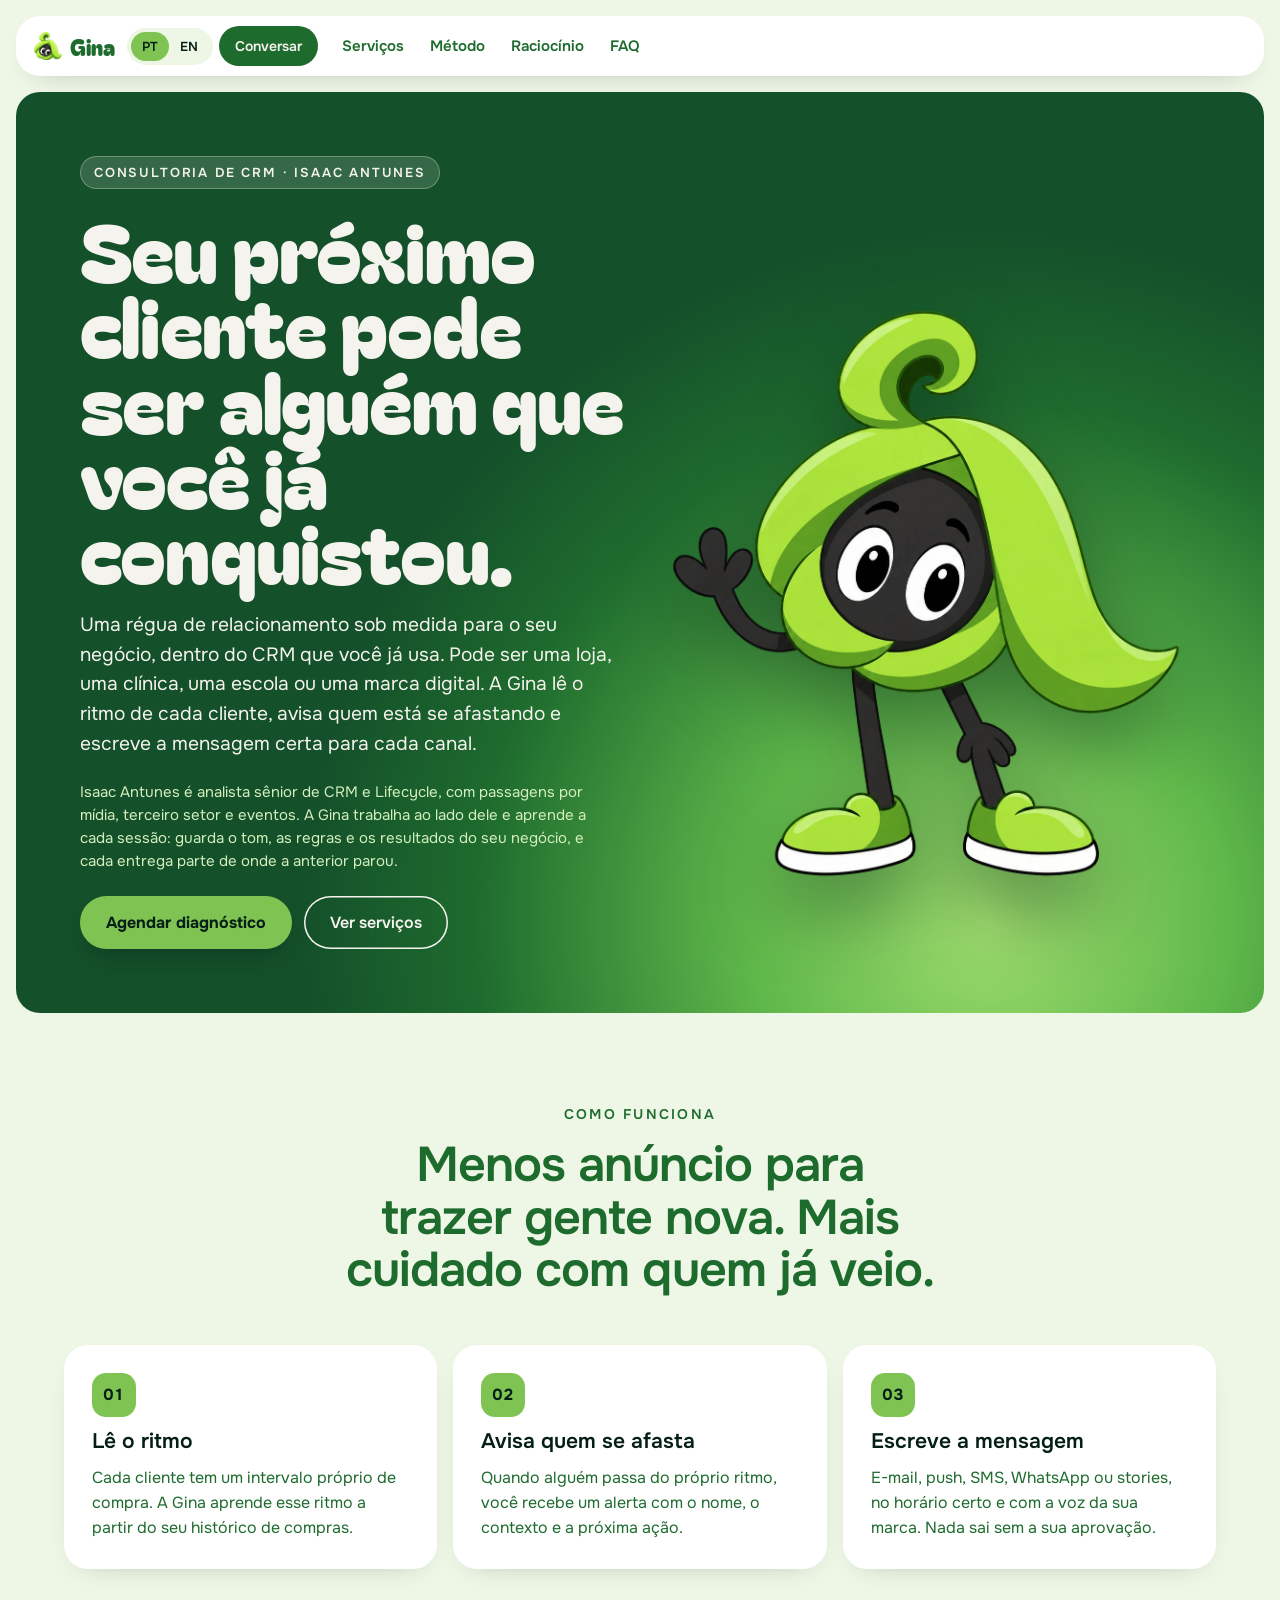
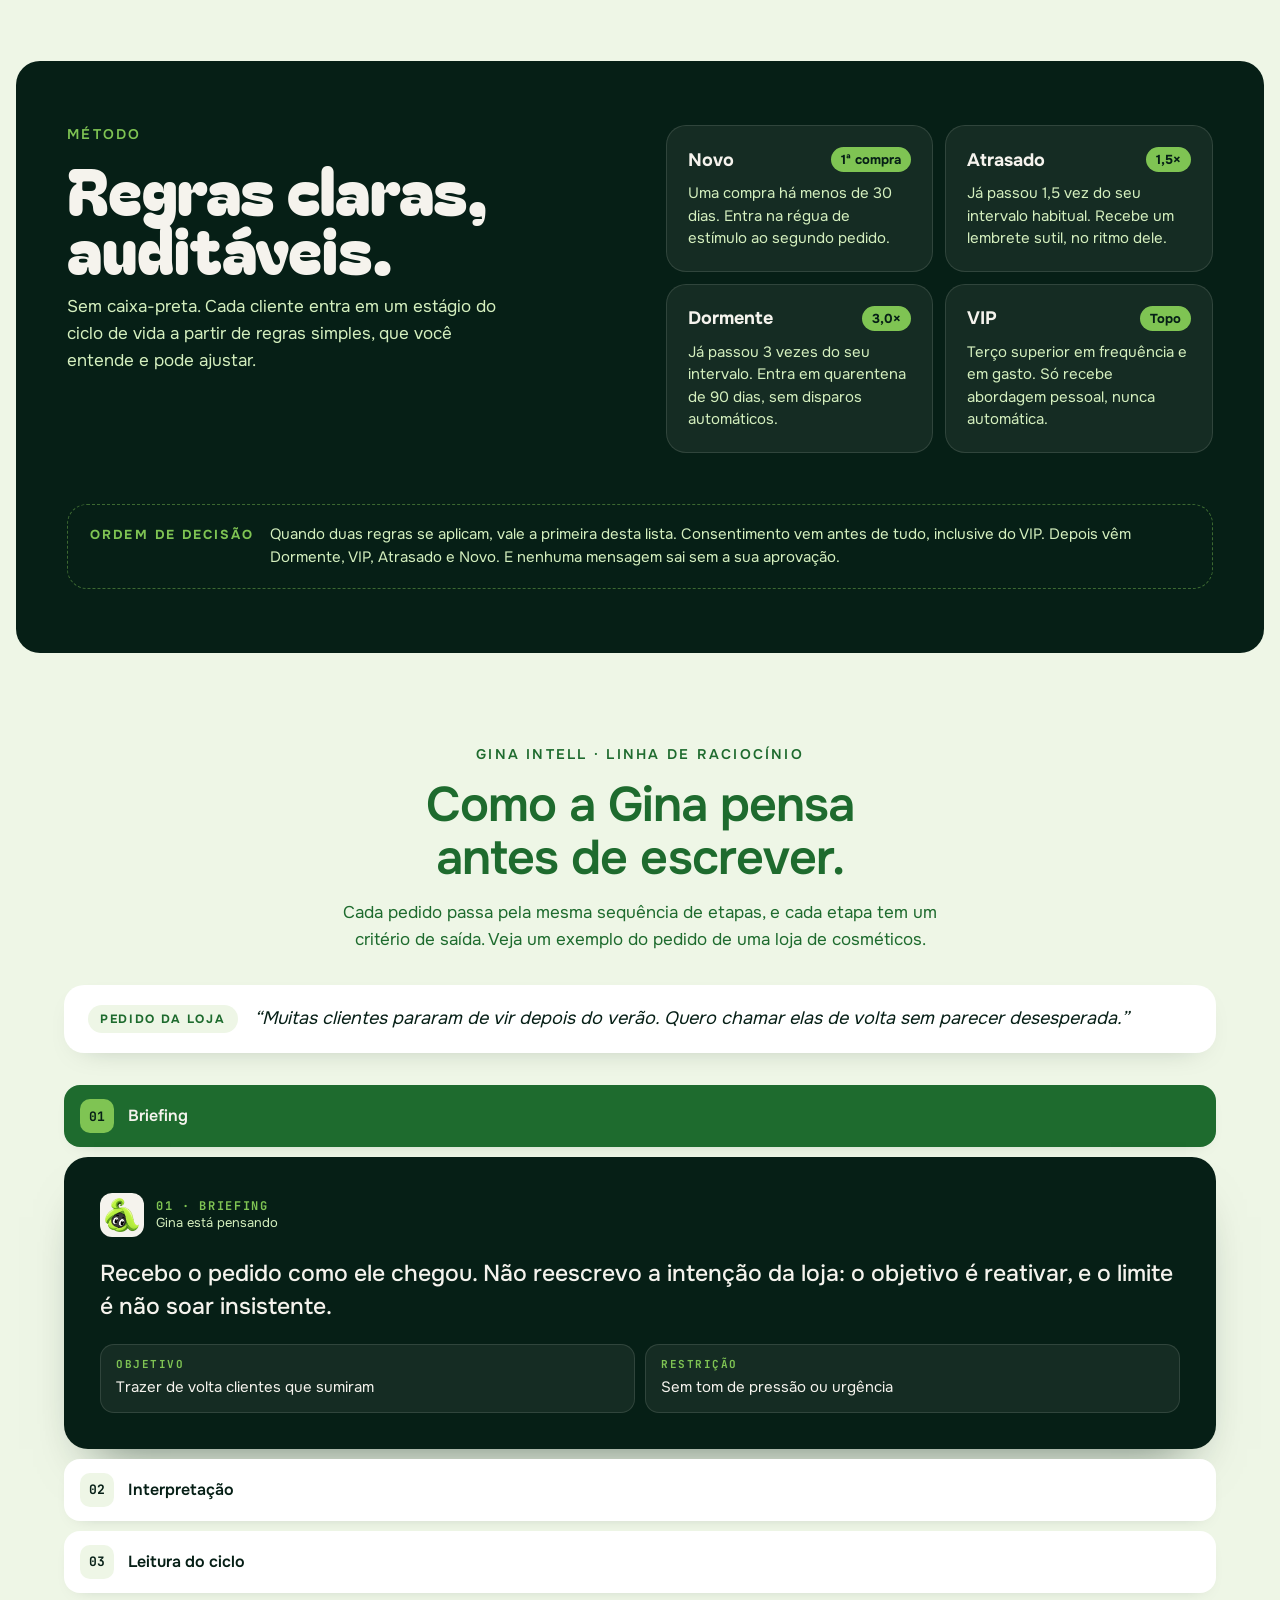
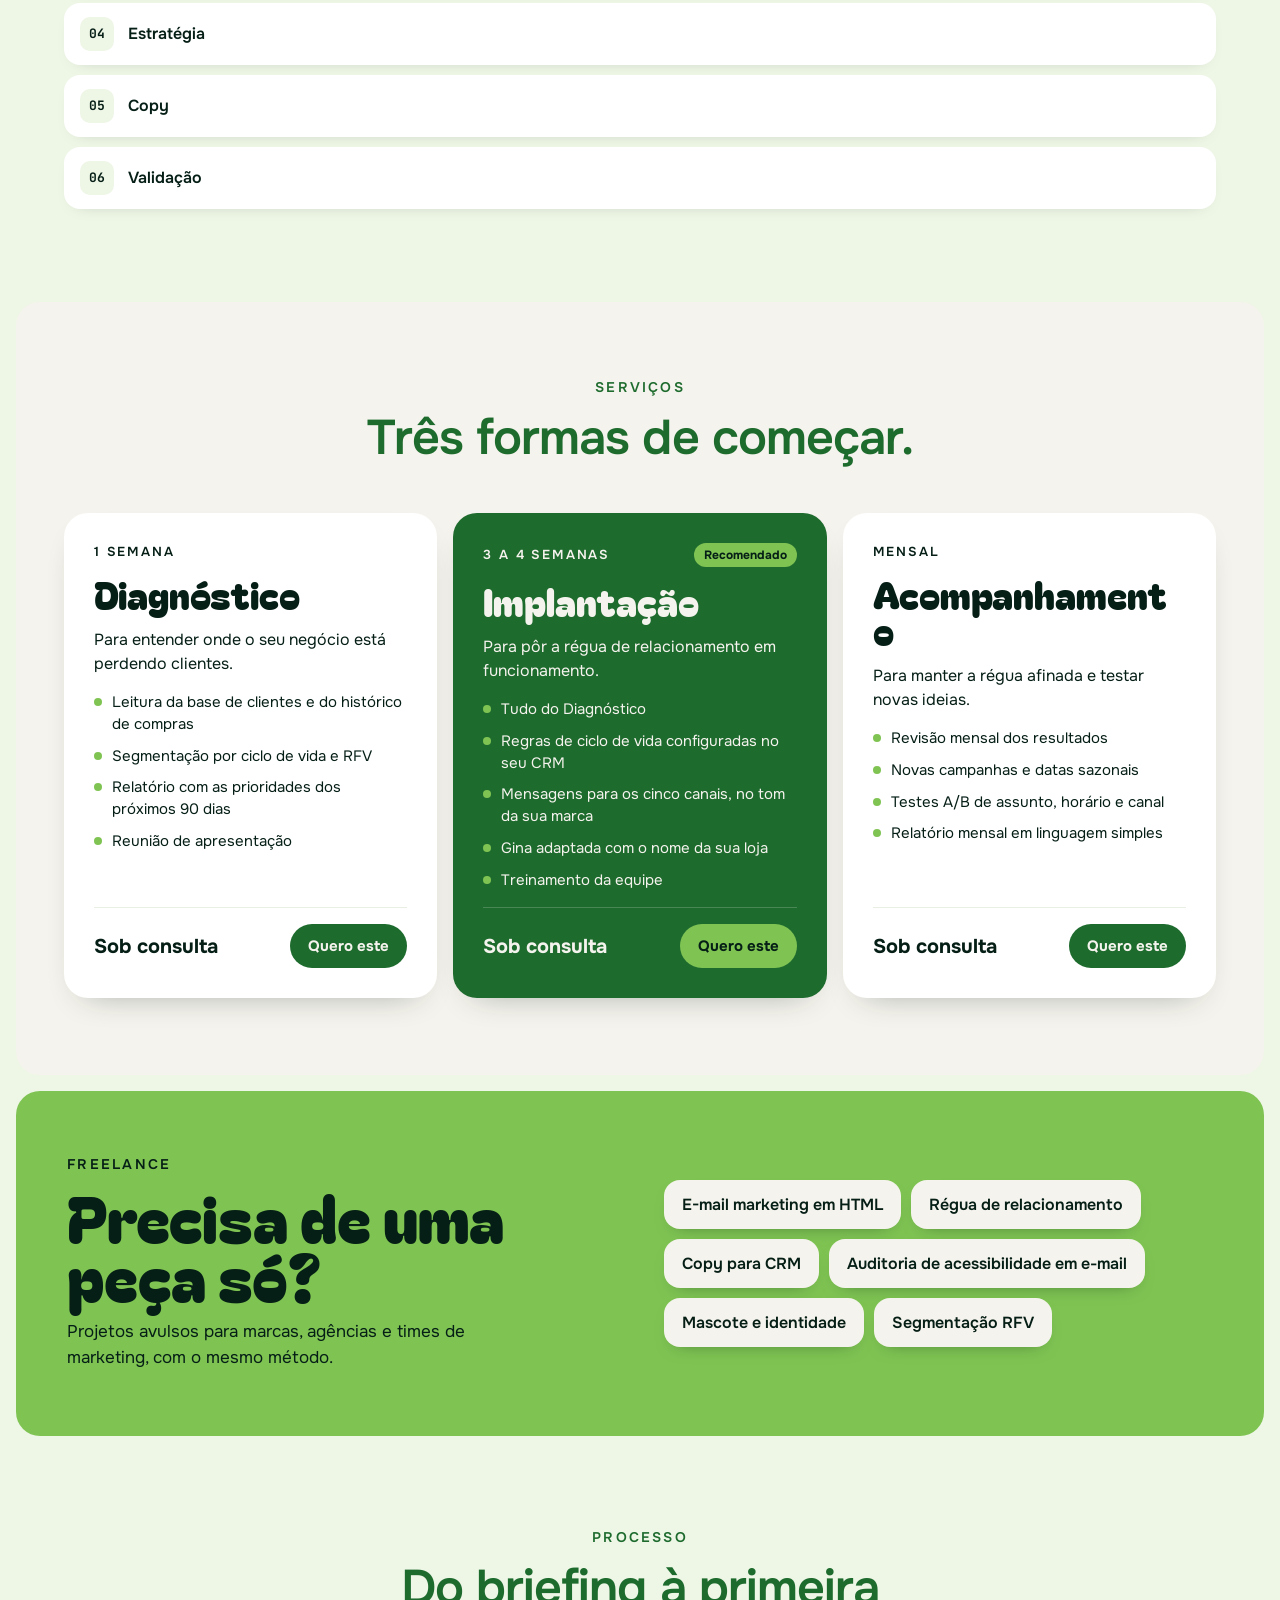
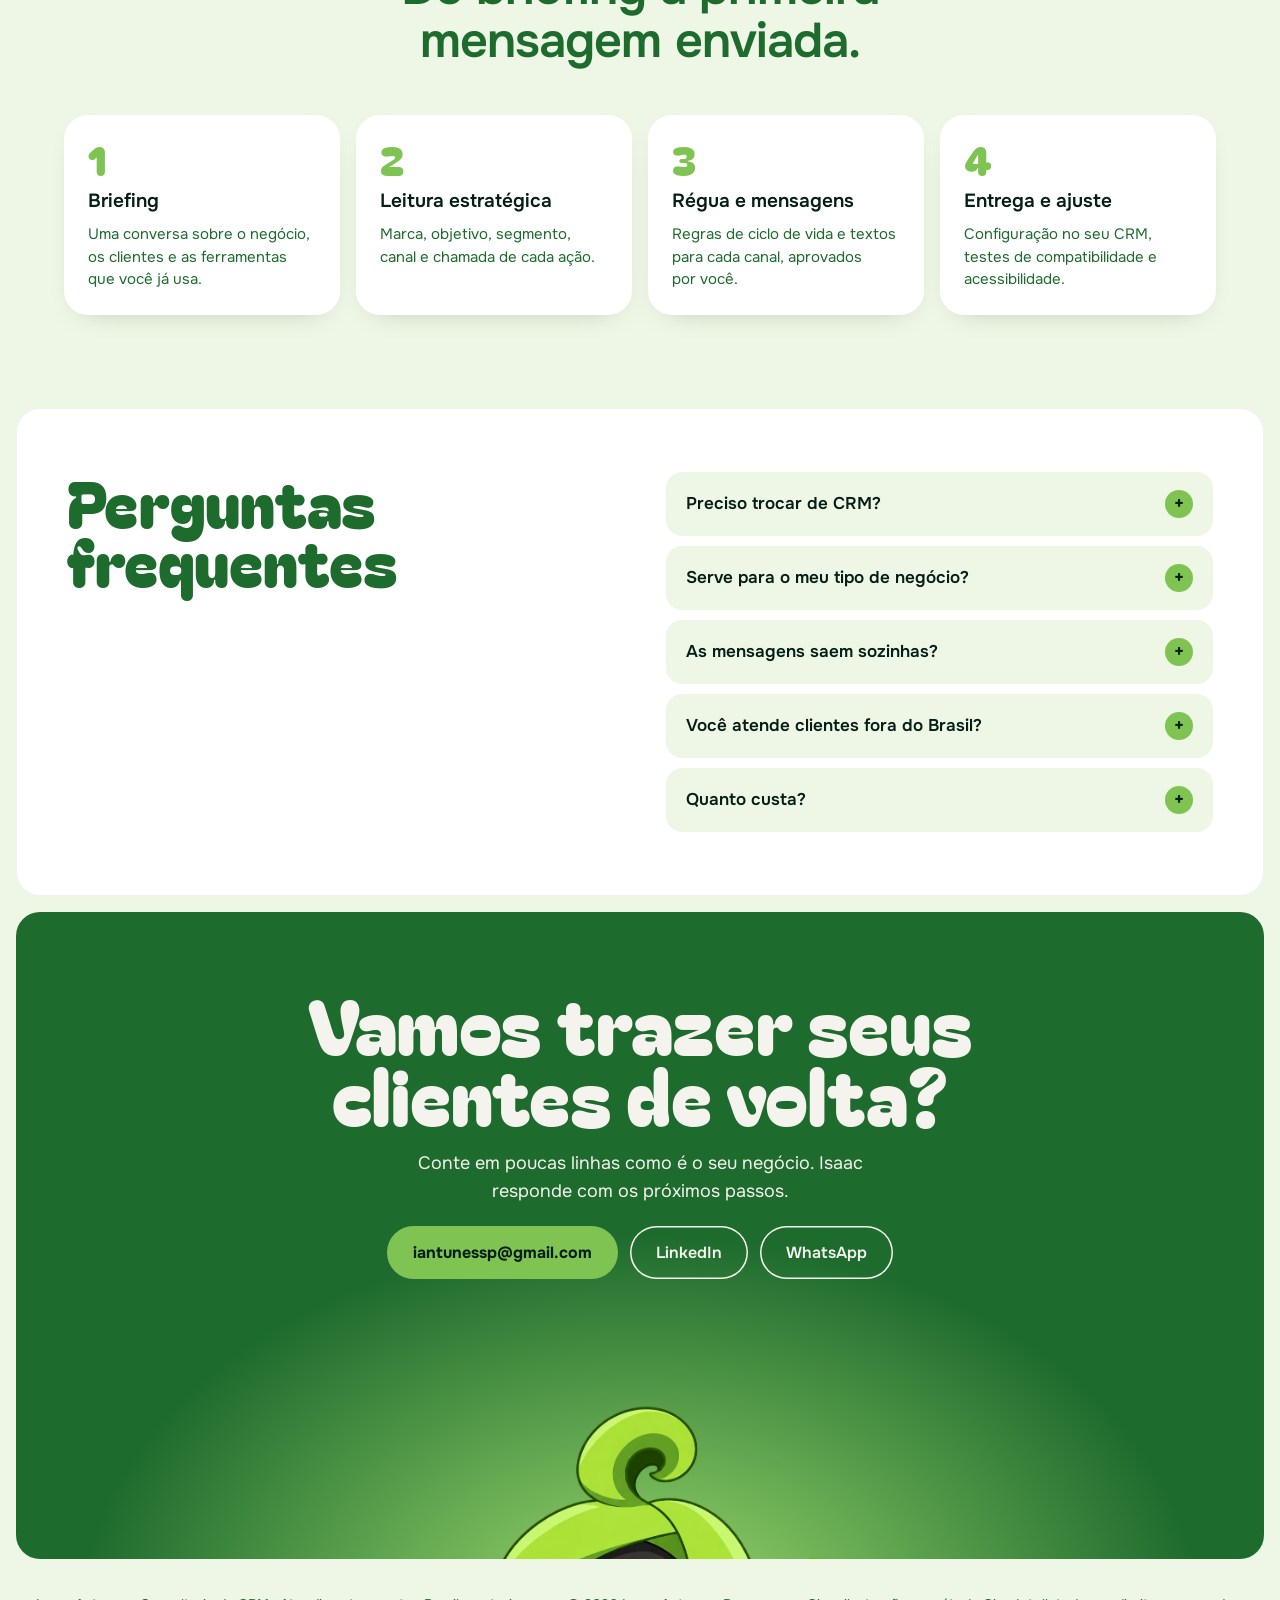
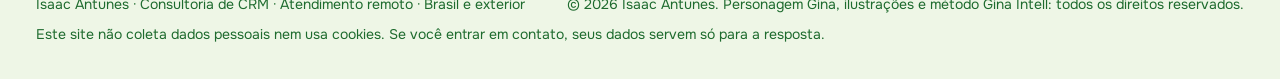
==== commit b077dfea: "feat(site): route main CTAs to WhatsApp with prefilled messages Hero and service buttons (PT and EN)" ====
--- a/index.html
+++ b/index.html
@@ -1,356 +1,626 @@
 <!DOCTYPE html>
-<html lang="pt-BR">
-<head>
+<html lang="pt-BR"><head>
 <meta charset="utf-8">
 <meta name="viewport" content="width=device-width, initial-scale=1">
-<title>Gina · CRM que faz o cliente voltar</title>
-<meta name="description" content="Consultoria de CRM para pet shops e negócios de recompra: a Gina lê o ritmo de cada cliente, organiza a fila de quem pede atenção e prepara a próxima conversa. Nada é enviado sem a aprovação do dono.">
-<link rel="canonical" href="https://isaac-antunes.github.io/gina-crm/">
-<link rel="alternate" hreflang="pt-BR" href="https://isaac-antunes.github.io/gina-crm/">
-<link rel="alternate" hreflang="en" href="https://isaac-antunes.github.io/gina-crm/en/">
-<link rel="alternate" hreflang="x-default" href="https://isaac-antunes.github.io/gina-crm/">
+
+<style>html,body{height:100%;margin:0}#dc-root,#dc-root>.sc-host{height:100%}</style><title>Gina · Consultoria de CRM</title>
+<meta name="description" content="Consultoria de CRM para pequenos negócios: a Gina lê o ritmo de cada cliente, avisa quem está se afastando e prepara a mensagem certa, dentro do CRM que você já usa.">
+<link rel="canonical" href="https://isaacantunesfacha-dev.github.io/gina-crm/">
+<link rel="alternate" hreflang="pt-BR" href="https://isaacantunesfacha-dev.github.io/gina-crm/">
+<link rel="alternate" hreflang="en" href="https://isaacantunesfacha-dev.github.io/gina-crm/en/">
+<link rel="alternate" hreflang="x-default" href="https://isaacantunesfacha-dev.github.io/gina-crm/">
 <meta property="og:type" content="website">
 <meta property="og:site_name" content="Gina">
-<meta property="og:title" content="Gina · CRM que faz o cliente voltar">
-<meta property="og:description" content="A Gina lê o ritmo de compra de cada cliente e organiza a fila de quem pede atenção. O dono revisa e decide. Nenhuma mensagem sai sozinha.">
-<meta property="og:url" content="https://isaac-antunes.github.io/gina-crm/">
+<meta property="og:title" content="Gina · Consultoria de CRM">
+<meta property="og:description" content="Consultoria de CRM para pequenos negócios: a Gina lê o ritmo de cada cliente, avisa quem está se afastando e prepara a mensagem certa, dentro do CRM que você já usa.">
+<meta property="og:url" content="https://isaacantunesfacha-dev.github.io/gina-crm/">
 <meta property="og:locale" content="pt_BR">
 <meta property="og:locale:alternate" content="en_US">
-<meta property="og:image" content="https://isaac-antunes.github.io/gina-crm/assets/img/og.jpg">
+<meta property="og:image" content="https://isaacantunesfacha-dev.github.io/gina-crm/assets/img/og.jpg">
 <meta property="og:image:width" content="1200">
 <meta property="og:image:height" content="630">
+<meta property="og:image:alt" content="Gina, mascote de CRM de Isaac Antunes: o rosto verde da consultoria">
 <meta name="twitter:card" content="summary_large_image">
-<meta name="author" content="Isaac Antunes">
 <link rel="icon" href="assets/img/gina-rosto.webp">
-<link rel="preconnect" href="https://fonts.googleapis.com">
 <link rel="preconnect" href="https://fonts.gstatic.com" crossorigin>
-<link rel="stylesheet" href="https://fonts.googleapis.com/css2?family=Bagel+Fat+One&family=Onest:wght@400;500;600;700;800&display=swap">
-<link rel="stylesheet" href="assets/site/site.css">
-</head>
+<link rel="stylesheet" href="https://fonts.googleapis.com/css2?family=Bagel+Fat+One&family=JetBrains+Mono:wght@400;500;700&family=Onest:wght@400;500;600;700;800&display=swap"><meta name="author" content="Isaac Antunes"><meta name="copyright" content="© 2026 Isaac Antunes. Personagem Gina e ilustrações: todos os direitos reservados."><style>
+
+
+
+
+
+
+
+
+
+
+
+
+
+
+
+
+
+
+
+
+
+
+
+
+
+
+
+
+
+
+
+
+
+
+
+
+
+
+
+
+
+
+
+
+
+
+
+
+
+
+
+
+
+
+
+
+
+
+
+
+
+
+
+
+
+
+
+
+
+
+
+
+
+
+
+
+
+
+
+
+
+
+
+
+
+
+
+
+
+/* latin-ext */
+
+/* latin */
+
+/* cyrillic-ext */
+
+/* cyrillic */
+
+/* greek */
+
+/* vietnamese */
+
+/* latin-ext */
+
+/* latin */
+
+/* cyrillic-ext */
+
+/* cyrillic */
+
+/* greek */
+
+/* vietnamese */
+
+/* latin-ext */
+
+/* latin */
+
+/* cyrillic-ext */
+
+/* cyrillic */
+
+/* math */
+
+/* symbols */
+
+/* vietnamese */
+
+/* latin-ext */
+
+/* latin */
+
+/* cyrillic-ext */
+
+/* cyrillic */
+
+/* math */
+
+/* symbols */
+
+/* vietnamese */
+
+/* latin-ext */
+
+/* latin */
+
+/* cyrillic-ext */
+
+/* cyrillic */
+
+/* math */
+
+/* symbols */
+
+/* vietnamese */
+
+/* latin-ext */
+
+/* latin */
+
+/* cyrillic-ext */
+
+/* cyrillic */
+
+/* math */
+
+/* symbols */
+
+/* vietnamese */
+
+/* latin-ext */
+
+/* latin */
+
+</style><style>
+*,*::before,*::after{box-sizing:border-box;margin:0}
+body{background:#eef6e6;color:#061f16;font-family:'Onest',system-ui,sans-serif;-webkit-font-smoothing:antialiased;text-rendering:optimizeLegibility}
+p,h1,h2,h3{text-wrap:pretty}
+img{display:block}
+a{color:#1E6B2E;text-decoration:none}
+a:hover{color:#061f16}
+:focus-visible{outline:2px solid #1E6B2E;outline-offset:3px}
+details>summary{list-style:none}
+details>summary::-webkit-details-marker{display:none}
+@keyframes ginaFloat{0%,100%{transform:translateY(0) rotate(-2deg)}50%{transform:translateY(-12px) rotate(2deg)}}
+@media (prefers-reduced-motion:reduce){*{animation:none!important}}
+</style><style>.intell{display:flex;flex-direction:column;gap:10px}
+.intell summary{list-style:none;cursor:pointer;width:100%}
+.intell summary::-webkit-details-marker{display:none}
+.intell details[open]>summary{background:#1E6B2E!important;color:#f5f3ed!important}
+.intell details[open]>summary>span:first-child{background:#7FC453!important;color:#061f16!important}
+.intell summary>span[aria-hidden]{display:none}
+.intell details>div{margin-top:10px}
+.intell summary:focus-visible{outline:3px solid #7FC453;outline-offset:2px}</style></head>
 <body>
-<a class="skip-link" href="#conteudo">Pular para o conteúdo</a>
-
-<header class="site-header">
-  <div class="wrap header-inner">
-    <a class="brand" href="#top" aria-label="Gina, início">
-      <img src="assets/img/gina-rosto.webp" alt="" width="34" height="33">
-      <span>Gina</span>
-    </a>
-    <nav class="nav" aria-label="Navegação principal">
-      <a href="#problema">O problema</a>
-      <a href="#metodo">Método</a>
-      <a href="#petshop">Para pet shops</a>
-      <a href="#servicos">Serviços</a>
-      <a href="#faq">FAQ</a>
-    </nav>
-    <a class="header-cta" href="https://wa.me/5511991351002?text=Ol%C3%A1%2C%20quero%20entender%20o%20diagn%C3%B3stico%20da%20Gina%20para%20o%20meu%20pet%20shop.">Agendar diagnóstico</a>
-  </div>
-</header>
-
-<main id="conteudo">
-  <section class="hero" id="top" aria-labelledby="hero-title">
-    <div class="wrap">
-      <div class="hero-card">
-        <div class="hero-copy">
-          <h1 id="hero-title">Seu pet shop.<br>Clientes que <em>voltam</em>.</h1>
-          <p class="hero-sub">A Gina lê o ritmo de compra de cada cliente, mostra quem está se afastando e organiza a próxima conversa — dentro do CRM que você já usa. Nada sai sem a sua aprovação.</p>
-          <div class="hero-actions">
-            <a class="button button-primary" href="https://wa.me/5511991351002?text=Ol%C3%A1%2C%20quero%20entender%20o%20diagn%C3%B3stico%20da%20Gina%20para%20o%20meu%20pet%20shop.">Agendar diagnóstico
-              <svg viewBox="0 0 24 24" fill="none" stroke="currentColor" stroke-width="2.2" aria-hidden="true"><path d="M5 12h14M13 6l6 6-6 6" stroke-linecap="round" stroke-linejoin="round"/></svg>
-            </a>
-            <a class="button button-light" href="#metodo">Ver como funciona</a>
-          </div>
-          <p class="hero-note">Sem disparo em massa. Sem mensagem sem consentimento.</p>
-        </div>
-
-        <span class="hero-chip one" aria-hidden="true"><span class="dot"></span>Fila de hoje pronta</span>
-        <span class="hero-chip two" aria-hidden="true"><span class="dot"></span>Consentimento primeiro</span>
-
-        <img class="hero-scene" src="assets/pet-shop-scene.svg" alt="Ilustração de um pet shop de bairro com cachorro, gato, árvores e céu azul" width="1600" height="760">
-
-        <div class="hero-phone" aria-hidden="true">
-          <div class="phone">
-            <div class="phone-screen">
-              <div class="phone-status"><span>9:41</span><span>● ● ●</span></div>
-              <div class="phone-greet">
-                <img src="assets/img/gina-rosto.webp" alt="">
-                <div><small>Bom dia, Marina</small><strong>Fila de hoje</strong></div>
-              </div>
-              <div class="phone-list">
-                <div class="phone-row">
-                  <span class="avatar">RA</span>
-                  <div><strong>Roberto Alves</strong><small>VIP · 1,9x do ritmo</small></div>
-                  <span class="tag">Alta</span>
-                </div>
-                <div class="phone-row normal">
-                  <span class="avatar">AL</span>
-                  <div><strong>Ana Lima</strong><small>Atrasada · 1,6x</small></div>
-                  <span class="tag">Média</span>
-                </div>
-                <div class="phone-row normal">
-                  <span class="avatar">JR</span>
-                  <div><strong>Julia Rocha</strong><small>Primeira compra</small></div>
-                  <span class="tag">Novo</span>
-                </div>
-                <div class="phone-row blocked">
-                  <span class="avatar">CN</span>
-                  <div><strong>Carlos Nunes</strong><small>Sem opt-in</small></div>
-                  <span class="tag">Bloqueado</span>
-                </div>
-              </div>
-              <div class="phone-cta">Revisar fila</div>
-              <div class="phone-foot">Nada é enviado ao cliente</div>
-            </div>
-          </div>
-        </div>
+<div id="dc-root"><div class="sc-host" data-sc-name="index"><main lang="pt-BR" style="max-width: 1280px; margin-inline: auto; padding: 16px; display: flex; flex-direction: column; gap: 16px;">
+
+  <nav aria-label="Main" style="padding: 10px 10px 10px 18px; border-radius: 24px; background: rgb(255, 255, 255); box-shadow: rgba(6, 31, 22, 0.4) 0px 10px 30px -20px; display: flex; align-items: center; justify-content: space-between; gap: 8px 12px; flex-wrap: wrap;">
+    <a href="#top" style="display: flex; align-items: center; gap: 8px; color: rgb(6, 31, 22);"><img decoding="async" src="assets/img/gina-rosto.webp" alt="" width="28" height="27" style="width: 28px; height: auto;"><span style="font-family: &quot;Bagel Fat One&quot;, system-ui; font-size: 22px; line-height: 1; color: rgb(30, 107, 46);">Gina</span></a>
+    <div style="order: 3; flex: 1 1 420px; min-width: 0px; display: flex; gap: 2px; overflow-x: auto; white-space: nowrap; scrollbar-width: none;">
+      <a href="#services" style="padding: 10px 12px; font-size: 15px; font-weight: 600;">Serviços</a>
+      <a href="#method" style="padding: 10px 12px; font-size: 15px; font-weight: 600;">Método</a>
+      <a href="#reasoning" style="padding: 10px 12px; font-size: 15px; font-weight: 600;">Raciocínio</a>
+      <a href="#faq" style="padding: 10px 12px; font-size: 15px; font-weight: 600;">FAQ</a>
+    </div>
+    <div style="order: 2; display: flex; align-items: center; gap: 6px;">
+      <div role="group" aria-label="Language" style="display: flex; padding: 4px; border-radius: 99px; background: rgb(238, 246, 230);">
+        <a href="./" style="padding: 8px 11px; border: 0px; border-radius: 99px; background: rgb(127, 196, 83); color: rgb(6, 31, 22); font: 600 13px / 1 Onest, system-ui; cursor: pointer;" hreflang="pt-BR" aria-current="page">PT</a>
+        <a href="en/" style="padding: 8px 11px; border: 0px; border-radius: 99px; background: transparent; color: rgb(6, 31, 22); font: 600 13px / 1 Onest, system-ui; cursor: pointer;" hreflang="en">EN</a>
       </div>
-    </div>
-  </section>
-
-  <section class="trust" aria-label="Como o método é verificado">
-    <div class="wrap trust-inner">
-      <span class="trust-label">Método testado antes de chegar ao seu negócio:</span>
-      <div class="trust-list">
-        <span>29 perfis de paridade</span>
-        <span>47 casos de avaliação</span>
-        <span>0 mensagens automáticas</span>
+      <a href="https://wa.me/5511991351002" target="_blank" rel="noopener" class="scp0" style="padding: 11px 16px; border-radius: 99px; background: rgb(30, 107, 46); color: rgb(245, 243, 237); font-size: 14px; font-weight: 600; white-space: nowrap;">Conversar</a>
+    </div>
+  </nav>
+
+  <section id="top" style="position: relative; border-radius: 24px; overflow: hidden; background: radial-gradient(55% 75% at 78% 90%, rgb(159, 220, 110) 0%, rgb(95, 184, 74) 35%, rgb(30, 107, 46) 75%, rgb(20, 80, 42) 100%); padding: clamp(32px, 5vw, 72px); display: grid; grid-template-columns: repeat(auto-fit, minmax(min(100%, 420px), 1fr)); gap: 24px; align-items: center; min-height: clamp(520px, 50vw, 660px);">
+    <div style="position: relative; z-index: 1; display: flex; flex-direction: column; gap: 22px; color: rgb(245, 243, 237);">
+      <span style="align-self: flex-start; padding: 8px 14px; border-radius: 99px; background: rgba(245, 243, 237, 0.14); box-shadow: rgba(245, 243, 237, 0.3) 0px 0px 0px 1px inset; font-size: 13px; font-weight: 600; letter-spacing: 0.14em; text-transform: uppercase;">Consultoria de CRM · Isaac Antunes</span>
+      <h1 style="font-family: &quot;Bagel Fat One&quot;, system-ui; font-weight: 400; font-size: clamp(48px, 6.4vw, 88px); line-height: 0.92; letter-spacing: -0.01em;">Seu próximo cliente pode ser alguém que você já conquistou.</h1>
+      <p style="max-width: 44ch; font-size: clamp(17px, 1.5vw, 20px); line-height: 1.55;">Uma régua de relacionamento sob medida para o seu negócio, dentro do CRM que você já usa. Pode ser uma loja, uma clínica, uma escola ou uma marca digital. A Gina lê o ritmo de cada cliente, avisa quem está se afastando e escreve a mensagem certa para cada canal.</p>
+      <p style="max-width: 52ch; font-size: 15px; line-height: 1.55; color: rgb(212, 239, 190);">Isaac Antunes é analista sênior de CRM e Lifecycle, com passagens por mídia, terceiro setor e eventos. A Gina trabalha ao lado dele e aprende a cada sessão: guarda o tom, as regras e os resultados do seu negócio, e cada entrega parte de onde a anterior parou.</p>
+      <div style="display: flex; gap: 12px; flex-wrap: wrap;">
+        <a href="https://wa.me/5511991351002?text=Oi%2C%20Isaac%21%20Vi%20a%20Gina%20e%20quero%20agendar%20um%20diagn%C3%B3stico%20para%20o%20meu%20neg%C3%B3cio." target="_blank" rel="noopener" class="scp1" style="padding: 16px 26px; border-radius: 99px; background: rgb(127, 196, 83); color: rgb(6, 31, 22); font-size: 16px; font-weight: 700; box-shadow: rgba(6, 31, 22, 0.6) 0px 12px 24px -12px;">Agendar diagnóstico</a>
+        <a href="#services" class="scp2" style="padding: 16px 26px; border-radius: 99px; box-shadow: rgb(245, 243, 237) 0px 0px 0px 1.5px inset; color: rgb(245, 243, 237); font-size: 16px; font-weight: 600;">Ver serviços</a>
       </div>
     </div>
-  </section>
-
-  <section class="section" id="problema" aria-labelledby="problema-title">
-    <div class="wrap">
-      <div class="section-head">
-        <h2 id="problema-title">O cliente não sumiu.<br>Ele só saiu do ritmo.</h2>
-        <p>Quem compra ração todo mês e quem marca banho a cada três semanas têm ciclos diferentes. A maioria das ferramentas trata todo mundo igual.</p>
+    <div style="position: relative; height: clamp(340px, 40vw, 560px);">
+      <div style="position: absolute; left: 50%; bottom: -14%; height: 112%; transform: translateX(-50%);">
+        <img fetchpriority="high" decoding="async" src="assets/img/gina-acena.webp" alt="Gina waving" style="height: 100%; width: auto; animation: 5s ease-in-out 0s infinite normal none running ginaFloat; filter: drop-shadow(rgba(6, 31, 22, 0.45) 0px 30px 40px);">
       </div>
-      <div class="problem-grid">
-        <article class="problem-card">
-          <svg class="icon" viewBox="0 0 24 24" fill="none" stroke="currentColor" stroke-width="1.7" aria-hidden="true"><path d="M4 6h16M4 12h16M4 18h10" stroke-linecap="round"/><circle cx="19" cy="18" r="2.4"/></svg>
-          <div>
-            <h3>A lista não fala</h3>
-            <p>Você tem 1.200 contatos e nenhuma pista de quem está atrasado, quem é VIP ou quem pediu para não receber.</p>
+    </div>
+  </section>
+
+  <section style="padding: clamp(48px, 6vw, 88px) clamp(20px, 4vw, 48px); display: flex; flex-direction: column; align-items: center; gap: 16px; text-align: center;">
+    <span style="font-size: 14px; font-weight: 600; letter-spacing: 0.16em; text-transform: uppercase; color: rgb(30, 107, 46);">Como funciona</span>
+    <h2 style="max-width: 22ch; font-size: clamp(30px, 3.8vw, 50px); font-weight: 600; line-height: 1.08; letter-spacing: -0.02em; color: rgb(30, 107, 46); text-wrap: balance;">Menos anúncio para trazer gente nova. Mais cuidado com quem já veio.</h2>
+    <div style="margin-top: 32px; width: 100%; display: grid; grid-template-columns: repeat(auto-fit, minmax(min(100%, 260px), 1fr)); gap: 16px; text-align: left;">
+      
+        <div style="padding: 28px; border-radius: 24px; background: rgb(255, 255, 255); box-shadow: rgba(6, 31, 22, 0.35) 0px 10px 30px -20px; display: flex; flex-direction: column; gap: 12px;">
+          <span style="width: 44px; height: 44px; border-radius: 14px; background: rgb(127, 196, 83); display: grid; place-items: center; font-weight: 700; font-variant-numeric: tabular-nums;">01</span>
+          <h3 style="font-size: 21px; font-weight: 600; line-height: 1.2;">Lê o ritmo</h3>
+          <p style="font-size: 16px; line-height: 1.55; color: rgb(30, 107, 46);">Cada cliente tem um intervalo próprio de compra. A Gina aprende esse ritmo a partir do seu histórico de compras.</p>
+        </div>
+      
+        <div style="padding: 28px; border-radius: 24px; background: rgb(255, 255, 255); box-shadow: rgba(6, 31, 22, 0.35) 0px 10px 30px -20px; display: flex; flex-direction: column; gap: 12px;">
+          <span style="width: 44px; height: 44px; border-radius: 14px; background: rgb(127, 196, 83); display: grid; place-items: center; font-weight: 700; font-variant-numeric: tabular-nums;">02</span>
+          <h3 style="font-size: 21px; font-weight: 600; line-height: 1.2;">Avisa quem se afasta</h3>
+          <p style="font-size: 16px; line-height: 1.55; color: rgb(30, 107, 46);">Quando alguém passa do próprio ritmo, você recebe um alerta com o nome, o contexto e a próxima ação.</p>
+        </div>
+      
+        <div style="padding: 28px; border-radius: 24px; background: rgb(255, 255, 255); box-shadow: rgba(6, 31, 22, 0.35) 0px 10px 30px -20px; display: flex; flex-direction: column; gap: 12px;">
+          <span style="width: 44px; height: 44px; border-radius: 14px; background: rgb(127, 196, 83); display: grid; place-items: center; font-weight: 700; font-variant-numeric: tabular-nums;">03</span>
+          <h3 style="font-size: 21px; font-weight: 600; line-height: 1.2;">Escreve a mensagem</h3>
+          <p style="font-size: 16px; line-height: 1.55; color: rgb(30, 107, 46);">E-mail, push, SMS, WhatsApp ou stories, no horário certo e com a voz da sua marca. Nada sai sem a sua aprovação.</p>
+        </div>
+      
+    </div>
+  </section>
+
+  <section id="method" style="padding: clamp(40px, 5vw, 72px) clamp(20px, 4vw, 56px); border-radius: 24px; background: rgb(6, 31, 22); color: rgb(245, 243, 237); display: grid; grid-template-columns: repeat(auto-fit, minmax(min(100%, 380px), 1fr)); gap: clamp(24px, 4vw, 56px); align-items: start;">
+    <div style="display: flex; flex-direction: column; gap: 16px;">
+      <span style="font-size: 14px; font-weight: 600; letter-spacing: 0.16em; text-transform: uppercase; color: rgb(127, 196, 83);">Método</span>
+      <h2 style="font-family: &quot;Bagel Fat One&quot;, system-ui; font-weight: 400; font-size: clamp(40px, 5vw, 68px); line-height: 0.92;">Regras claras, auditáveis.</h2>
+      <p style="max-width: 40ch; font-size: 17px; line-height: 1.6; color: rgb(212, 239, 190);">Sem caixa-preta. Cada cliente entra em um estágio do ciclo de vida a partir de regras simples, que você entende e pode ajustar.</p>
+    </div>
+    <div style="display: grid; grid-template-columns: repeat(auto-fit, minmax(min(100%, 220px), 1fr)); gap: 12px;">
+      
+        <div style="padding: 22px; border-radius: 20px; background: rgba(245, 243, 237, 0.06); box-shadow: rgba(245, 243, 237, 0.12) 0px 0px 0px 1px inset; display: flex; flex-direction: column; gap: 10px;">
+          <div style="display: flex; justify-content: space-between; align-items: center; gap: 8px;"><span style="font-size: 18px; font-weight: 700;">Novo</span><span style="padding: 4px 10px; border-radius: 99px; background: rgb(127, 196, 83); color: rgb(6, 31, 22); font-size: 13px; font-weight: 700; white-space: nowrap;">1ª compra</span></div>
+          <p style="font-size: 15px; line-height: 1.5; color: rgb(212, 239, 190);">Uma compra há menos de 30 dias. Entra na régua de estímulo ao segundo pedido.</p>
+        </div>
+      
+        <div style="padding: 22px; border-radius: 20px; background: rgba(245, 243, 237, 0.06); box-shadow: rgba(245, 243, 237, 0.12) 0px 0px 0px 1px inset; display: flex; flex-direction: column; gap: 10px;">
+          <div style="display: flex; justify-content: space-between; align-items: center; gap: 8px;"><span style="font-size: 18px; font-weight: 700;">Atrasado</span><span style="padding: 4px 10px; border-radius: 99px; background: rgb(127, 196, 83); color: rgb(6, 31, 22); font-size: 13px; font-weight: 700; white-space: nowrap;">1,5×</span></div>
+          <p style="font-size: 15px; line-height: 1.5; color: rgb(212, 239, 190);">Já passou 1,5 vez do seu intervalo habitual. Recebe um lembrete sutil, no ritmo dele.</p>
+        </div>
+      
+        <div style="padding: 22px; border-radius: 20px; background: rgba(245, 243, 237, 0.06); box-shadow: rgba(245, 243, 237, 0.12) 0px 0px 0px 1px inset; display: flex; flex-direction: column; gap: 10px;">
+          <div style="display: flex; justify-content: space-between; align-items: center; gap: 8px;"><span style="font-size: 18px; font-weight: 700;">Dormente</span><span style="padding: 4px 10px; border-radius: 99px; background: rgb(127, 196, 83); color: rgb(6, 31, 22); font-size: 13px; font-weight: 700; white-space: nowrap;">3,0×</span></div>
+          <p style="font-size: 15px; line-height: 1.5; color: rgb(212, 239, 190);">Já passou 3 vezes do seu intervalo. Entra em quarentena de 90 dias, sem disparos automáticos.</p>
+        </div>
+      
+        <div style="padding: 22px; border-radius: 20px; background: rgba(245, 243, 237, 0.06); box-shadow: rgba(245, 243, 237, 0.12) 0px 0px 0px 1px inset; display: flex; flex-direction: column; gap: 10px;">
+          <div style="display: flex; justify-content: space-between; align-items: center; gap: 8px;"><span style="font-size: 18px; font-weight: 700;">VIP</span><span style="padding: 4px 10px; border-radius: 99px; background: rgb(127, 196, 83); color: rgb(6, 31, 22); font-size: 13px; font-weight: 700; white-space: nowrap;">Topo</span></div>
+          <p style="font-size: 15px; line-height: 1.5; color: rgb(212, 239, 190);">Terço superior em frequência e em gasto. Só recebe abordagem pessoal, nunca automática.</p>
+        </div>
+      
+    </div>
+    <div style="grid-column: 1 / -1; padding: 18px 22px; border-radius: 20px; border: 1px dashed rgba(127, 196, 83, 0.45); display: flex; flex-wrap: wrap; gap: 6px 16px; align-items: baseline;">
+      <span style="font-size: 13px; font-weight: 700; letter-spacing: 0.16em; text-transform: uppercase; color: rgb(127, 196, 83); white-space: nowrap;">Ordem de decisão</span>
+      <p style="flex: 1 1 420px; font-size: 15px; line-height: 1.55; color: rgb(212, 239, 190);">Quando duas regras se aplicam, vale a primeira desta lista. Consentimento vem antes de tudo, inclusive do VIP. Depois vêm Dormente, VIP, Atrasado e Novo. E nenhuma mensagem sai sem a sua aprovação.</p>
+    </div>
+  </section>
+
+  <section id="reasoning" style="padding: clamp(48px, 6vw, 88px) clamp(20px, 4vw, 48px); display: flex; flex-direction: column; gap: 32px;">
+    <div style="display: flex; flex-direction: column; align-items: center; gap: 16px; text-align: center;">
+      <span style="font-size: 14px; font-weight: 600; letter-spacing: 0.16em; text-transform: uppercase; color: rgb(30, 107, 46);">Gina Intell · linha de raciocínio</span>
+      <h2 style="max-width: 22ch; font-size: clamp(30px, 3.8vw, 50px); font-weight: 600; line-height: 1.08; letter-spacing: -0.02em; color: rgb(30, 107, 46); text-wrap: balance;">Como a Gina pensa antes de escrever.</h2>
+      <p style="max-width: 56ch; font-size: 17px; line-height: 1.55; color: rgb(30, 107, 46);">Cada pedido passa pela mesma sequência de etapas, e cada etapa tem um critério de saída. Veja um exemplo do pedido de uma loja de cosméticos.</p>
+    </div>
+    <div style="padding: 20px 24px; border-radius: 20px; background: rgb(255, 255, 255); box-shadow: rgba(6, 31, 22, 0.35) 0px 10px 30px -20px; display: flex; gap: 16px; align-items: flex-start; flex-wrap: wrap;">
+      <span style="flex: 0 0 auto; padding: 6px 12px; border-radius: 99px; background: rgb(238, 246, 230); font-size: 12px; font-weight: 700; letter-spacing: 0.14em; text-transform: uppercase; color: rgb(30, 107, 46);">Pedido da loja</span>
+      <p style="flex: 1 1 320px; font-size: 18px; line-height: 1.5; font-style: italic; color: rgb(6, 31, 22);">“Muitas clientes pararam de vir depois do verão. Quero chamar elas de volta sem parecer desesperada.”</p>
+    </div>
+    <div class="intell"><details name="gina-intell" open=""><summary style="width: 100%; padding: 14px 16px; border: 0px; border-radius: 16px; background: rgb(255, 255, 255); color: rgb(6, 31, 22); display: flex; align-items: center; gap: 14px; text-align: left; cursor: pointer; font: 600 16px / 1.2 Onest, system-ui; box-shadow: rgba(6, 31, 22, 0.35) 0px 6px 18px -14px;">
+            <span style="flex: 0 0 auto; width: 34px; height: 34px; border-radius: 10px; background: rgb(238, 246, 230); color: rgb(6, 31, 22); display: grid; place-items: center; font: 700 13px / 1 &quot;JetBrains Mono&quot;, monospace;">01</span>
+            <span style="flex: 1 1 0%;">Briefing</span>
+            <span aria-hidden="true" style="width: 0px; height: 3px; border-radius: 99px; background: rgb(127, 196, 83); transition: width 0.3s;"></span>
+          </summary><div style="flex: 999 1 420px; min-width: 0px; padding: clamp(24px, 3vw, 36px); border-radius: 24px; background: rgb(6, 31, 22); color: rgb(245, 243, 237); display: flex; flex-direction: column; gap: 20px; box-shadow: rgba(6, 31, 22, 0.6) 0px 30px 50px -30px;">
+        <div style="display: flex; align-items: center; gap: 12px;">
+          <img loading="lazy" decoding="async" src="assets/img/gina-rosto.webp" alt="" style="flex: 0 0 auto; width: 44px; height: 44px; border-radius: 12px; background: rgb(245, 243, 237); padding: 5px; object-fit: contain;">
+          <div style="display: flex; flex-direction: column; gap: 2px;"><span style="font: 700 12px / 1 &quot;JetBrains Mono&quot;, monospace; letter-spacing: 0.14em; text-transform: uppercase; color: rgb(127, 196, 83);">01 · Briefing</span><span style="font-size: 13px; color: rgb(212, 239, 190);">Gina está pensando</span></div>
+        </div>
+        <p style="font-size: clamp(19px, 1.8vw, 24px); line-height: 1.45; font-weight: 500;">Recebo o pedido como ele chegou. Não reescrevo a intenção da loja: o objetivo é reativar, e o limite é não soar insistente.</p>
+        <dl style="margin: 0px; display: grid; grid-template-columns: repeat(auto-fit, minmax(min(100%, 220px), 1fr)); gap: 10px;">
+          
+            <div style="padding: 14px 16px; border-radius: 14px; background: rgba(245, 243, 237, 0.06); box-shadow: rgba(245, 243, 237, 0.12) 0px 0px 0px 1px inset; display: flex; flex-direction: column; gap: 6px;">
+              <dt style="font: 700 11px / 1.2 &quot;JetBrains Mono&quot;, monospace; letter-spacing: 0.14em; text-transform: uppercase; color: rgb(127, 196, 83);">Objetivo</dt>
+              <dd style="margin: 0px; font-size: 15px; line-height: 1.45; color: rgb(245, 243, 237);">Trazer de volta clientes que sumiram</dd>
+            </div>
+          
+            <div style="padding: 14px 16px; border-radius: 14px; background: rgba(245, 243, 237, 0.06); box-shadow: rgba(245, 243, 237, 0.12) 0px 0px 0px 1px inset; display: flex; flex-direction: column; gap: 6px;">
+              <dt style="font: 700 11px / 1.2 &quot;JetBrains Mono&quot;, monospace; letter-spacing: 0.14em; text-transform: uppercase; color: rgb(127, 196, 83);">Restrição</dt>
+              <dd style="margin: 0px; font-size: 15px; line-height: 1.45; color: rgb(245, 243, 237);">Sem tom de pressão ou urgência</dd>
+            </div>
+          
+        </dl>
+      </div></details><details name="gina-intell"><summary style="width: 100%; padding: 14px 16px; border: 0px; border-radius: 16px; background: rgb(255, 255, 255); color: rgb(6, 31, 22); display: flex; align-items: center; gap: 14px; text-align: left; cursor: pointer; font: 600 16px / 1.2 Onest, system-ui; box-shadow: rgba(6, 31, 22, 0.35) 0px 6px 18px -14px;">
+            <span style="flex: 0 0 auto; width: 34px; height: 34px; border-radius: 10px; background: rgb(238, 246, 230); color: rgb(6, 31, 22); display: grid; place-items: center; font: 700 13px / 1 &quot;JetBrains Mono&quot;, monospace;">02</span>
+            <span style="flex: 1 1 0%;">Interpretação</span>
+            <span aria-hidden="true" style="width: 0px; height: 3px; border-radius: 99px; background: rgb(127, 196, 83); transition: width 0.3s;"></span>
+          </summary><div style="flex: 999 1 420px; min-width: 0px; padding: clamp(24px, 3vw, 36px); border-radius: 24px; background: rgb(6, 31, 22); color: rgb(245, 243, 237); display: flex; flex-direction: column; gap: 20px; box-shadow: rgba(6, 31, 22, 0.6) 0px 30px 50px -30px;">
+        <div style="display: flex; align-items: center; gap: 12px;">
+          <img loading="lazy" decoding="async" src="assets/img/gina-rosto.webp" alt="" style="flex: 0 0 auto; width: 44px; height: 44px; border-radius: 12px; background: rgb(245, 243, 237); padding: 5px; object-fit: contain;">
+          <div style="display: flex; flex-direction: column; gap: 2px;"><span style="font: 700 12px / 1 &quot;JetBrains Mono&quot;, monospace; letter-spacing: 0.14em; text-transform: uppercase; color: rgb(127, 196, 83);">02 · Interpretação</span><span style="font-size: 13px; color: rgb(212, 239, 190);">Gina está pensando</span></div>
+        </div>
+        <p style="font-size: clamp(19px, 1.8vw, 24px); line-height: 1.45; font-weight: 500;">Separo o que foi dito, o que está implícito e o que falta. O que falta eu pergunto, em vez de supor.</p>
+        <dl style="margin: 0px; display: grid; grid-template-columns: repeat(auto-fit, minmax(min(100%, 220px), 1fr)); gap: 10px;">
+          
+            <div style="padding: 14px 16px; border-radius: 14px; background: rgba(245, 243, 237, 0.06); box-shadow: rgba(245, 243, 237, 0.12) 0px 0px 0px 1px inset; display: flex; flex-direction: column; gap: 6px;">
+              <dt style="font: 700 11px / 1.2 &quot;JetBrains Mono&quot;, monospace; letter-spacing: 0.14em; text-transform: uppercase; color: rgb(127, 196, 83);">Informado</dt>
+              <dd style="margin: 0px; font-size: 15px; line-height: 1.45; color: rgb(245, 243, 237);">Reativação, tom cuidadoso</dd>
+            </div>
+          
+            <div style="padding: 14px 16px; border-radius: 14px; background: rgba(245, 243, 237, 0.06); box-shadow: rgba(245, 243, 237, 0.12) 0px 0px 0px 1px inset; display: flex; flex-direction: column; gap: 6px;">
+              <dt style="font: 700 11px / 1.2 &quot;JetBrains Mono&quot;, monospace; letter-spacing: 0.14em; text-transform: uppercase; color: rgb(127, 196, 83);">Implícito</dt>
+              <dd style="margin: 0px; font-size: 15px; line-height: 1.45; color: rgb(245, 243, 237);">Clientes recorrentes de produtos que acabam</dd>
+            </div>
+          
+            <div style="padding: 14px 16px; border-radius: 14px; background: rgba(245, 243, 237, 0.06); box-shadow: rgba(245, 243, 237, 0.12) 0px 0px 0px 1px inset; display: flex; flex-direction: column; gap: 6px;">
+              <dt style="font: 700 11px / 1.2 &quot;JetBrains Mono&quot;, monospace; letter-spacing: 0.14em; text-transform: uppercase; color: rgb(127, 196, 83);">Ausente</dt>
+              <dd style="margin: 0px; font-size: 15px; line-height: 1.45; color: rgb(245, 243, 237);">Oferta, canal preferido, prazo</dd>
+            </div>
+          
+        </dl>
+      </div></details><details name="gina-intell"><summary style="width: 100%; padding: 14px 16px; border: 0px; border-radius: 16px; background: rgb(255, 255, 255); color: rgb(6, 31, 22); display: flex; align-items: center; gap: 14px; text-align: left; cursor: pointer; font: 600 16px / 1.2 Onest, system-ui; box-shadow: rgba(6, 31, 22, 0.35) 0px 6px 18px -14px;">
+            <span style="flex: 0 0 auto; width: 34px; height: 34px; border-radius: 10px; background: rgb(238, 246, 230); color: rgb(6, 31, 22); display: grid; place-items: center; font: 700 13px / 1 &quot;JetBrains Mono&quot;, monospace;">03</span>
+            <span style="flex: 1 1 0%;">Leitura do ciclo</span>
+            <span aria-hidden="true" style="width: 0px; height: 3px; border-radius: 99px; background: rgb(127, 196, 83); transition: width 0.3s;"></span>
+          </summary><div style="flex: 999 1 420px; min-width: 0px; padding: clamp(24px, 3vw, 36px); border-radius: 24px; background: rgb(6, 31, 22); color: rgb(245, 243, 237); display: flex; flex-direction: column; gap: 20px; box-shadow: rgba(6, 31, 22, 0.6) 0px 30px 50px -30px;">
+        <div style="display: flex; align-items: center; gap: 12px;">
+          <img loading="lazy" decoding="async" src="assets/img/gina-rosto.webp" alt="" style="flex: 0 0 auto; width: 44px; height: 44px; border-radius: 12px; background: rgb(245, 243, 237); padding: 5px; object-fit: contain;">
+          <div style="display: flex; flex-direction: column; gap: 2px;"><span style="font: 700 12px / 1 &quot;JetBrains Mono&quot;, monospace; letter-spacing: 0.14em; text-transform: uppercase; color: rgb(127, 196, 83);">03 · Leitura do ciclo</span><span style="font-size: 13px; color: rgb(212, 239, 190);">Gina está pensando</span></div>
+        </div>
+        <p style="font-size: clamp(19px, 1.8vw, 24px); line-height: 1.45; font-weight: 500;">Aplico as regras de ciclo de vida. Consentimento vem primeiro: sem opt-in, ninguém entra. Quem passou 1,5× do próprio ritmo recebe um lembrete. Quem passou 3,0× fica de fora, e os clientes VIP vão para contato pessoal.</p>
+        <dl style="margin: 0px; display: grid; grid-template-columns: repeat(auto-fit, minmax(min(100%, 220px), 1fr)); gap: 10px;">
+          
+            <div style="padding: 14px 16px; border-radius: 14px; background: rgba(245, 243, 237, 0.06); box-shadow: rgba(245, 243, 237, 0.12) 0px 0px 0px 1px inset; display: flex; flex-direction: column; gap: 6px;">
+              <dt style="font: 700 11px / 1.2 &quot;JetBrains Mono&quot;, monospace; letter-spacing: 0.14em; text-transform: uppercase; color: rgb(127, 196, 83);">Atrasado 1,5×</dt>
+              <dd style="margin: 0px; font-size: 15px; line-height: 1.45; color: rgb(245, 243, 237);">Entra na campanha</dd>
+            </div>
+          
+            <div style="padding: 14px 16px; border-radius: 14px; background: rgba(245, 243, 237, 0.06); box-shadow: rgba(245, 243, 237, 0.12) 0px 0px 0px 1px inset; display: flex; flex-direction: column; gap: 6px;">
+              <dt style="font: 700 11px / 1.2 &quot;JetBrains Mono&quot;, monospace; letter-spacing: 0.14em; text-transform: uppercase; color: rgb(127, 196, 83);">Dormente 3,0×</dt>
+              <dd style="margin: 0px; font-size: 15px; line-height: 1.45; color: rgb(245, 243, 237);">Quarentena de 90 dias</dd>
+            </div>
+          
+            <div style="padding: 14px 16px; border-radius: 14px; background: rgba(245, 243, 237, 0.06); box-shadow: rgba(245, 243, 237, 0.12) 0px 0px 0px 1px inset; display: flex; flex-direction: column; gap: 6px;">
+              <dt style="font: 700 11px / 1.2 &quot;JetBrains Mono&quot;, monospace; letter-spacing: 0.14em; text-transform: uppercase; color: rgb(127, 196, 83);">VIP</dt>
+              <dd style="margin: 0px; font-size: 15px; line-height: 1.45; color: rgb(245, 243, 237);">Lista para o lojista ligar</dd>
+            </div>
+          
+        </dl>
+      </div></details><details name="gina-intell"><summary style="width: 100%; padding: 14px 16px; border: 0px; border-radius: 16px; background: rgb(255, 255, 255); color: rgb(6, 31, 22); display: flex; align-items: center; gap: 14px; text-align: left; cursor: pointer; font: 600 16px / 1.2 Onest, system-ui; box-shadow: rgba(6, 31, 22, 0.35) 0px 6px 18px -14px;">
+            <span style="flex: 0 0 auto; width: 34px; height: 34px; border-radius: 10px; background: rgb(238, 246, 230); color: rgb(6, 31, 22); display: grid; place-items: center; font: 700 13px / 1 &quot;JetBrains Mono&quot;, monospace;">04</span>
+            <span style="flex: 1 1 0%;">Estratégia</span>
+            <span aria-hidden="true" style="width: 0px; height: 3px; border-radius: 99px; background: rgb(127, 196, 83); transition: width 0.3s;"></span>
+          </summary><div style="flex: 999 1 420px; min-width: 0px; padding: clamp(24px, 3vw, 36px); border-radius: 24px; background: rgb(6, 31, 22); color: rgb(245, 243, 237); display: flex; flex-direction: column; gap: 20px; box-shadow: rgba(6, 31, 22, 0.6) 0px 30px 50px -30px;">
+        <div style="display: flex; align-items: center; gap: 12px;">
+          <img loading="lazy" decoding="async" src="assets/img/gina-rosto.webp" alt="" style="flex: 0 0 auto; width: 44px; height: 44px; border-radius: 12px; background: rgb(245, 243, 237); padding: 5px; object-fit: contain;">
+          <div style="display: flex; flex-direction: column; gap: 2px;"><span style="font: 700 12px / 1 &quot;JetBrains Mono&quot;, monospace; letter-spacing: 0.14em; text-transform: uppercase; color: rgb(127, 196, 83);">04 · Estratégia</span><span style="font-size: 13px; color: rgb(212, 239, 190);">Gina está pensando</span></div>
+        </div>
+        <p style="font-size: clamp(19px, 1.8vw, 24px); line-height: 1.45; font-weight: 500;">Um único caminho de conversão. Primeiro, um lembrete de cuidado, sem desconto. Sem resposta, a Gina não insiste: o próximo passo é decisão do lojista.</p>
+        <dl style="margin: 0px; display: grid; grid-template-columns: repeat(auto-fit, minmax(min(100%, 220px), 1fr)); gap: 10px;">
+          
+            <div style="padding: 14px 16px; border-radius: 14px; background: rgba(245, 243, 237, 0.06); box-shadow: rgba(245, 243, 237, 0.12) 0px 0px 0px 1px inset; display: flex; flex-direction: column; gap: 6px;">
+              <dt style="font: 700 11px / 1.2 &quot;JetBrains Mono&quot;, monospace; letter-spacing: 0.14em; text-transform: uppercase; color: rgb(127, 196, 83);">Tipo</dt>
+              <dd style="margin: 0px; font-size: 15px; line-height: 1.45; color: rgb(245, 243, 237);">Lembrete pessoal</dd>
+            </div>
+          
+            <div style="padding: 14px 16px; border-radius: 14px; background: rgba(245, 243, 237, 0.06); box-shadow: rgba(245, 243, 237, 0.12) 0px 0px 0px 1px inset; display: flex; flex-direction: column; gap: 6px;">
+              <dt style="font: 700 11px / 1.2 &quot;JetBrains Mono&quot;, monospace; letter-spacing: 0.14em; text-transform: uppercase; color: rgb(127, 196, 83);">Canal</dt>
+              <dd style="margin: 0px; font-size: 15px; line-height: 1.45; color: rgb(245, 243, 237);">WhatsApp, no horário habitual de cada cliente</dd>
+            </div>
+          
+            <div style="padding: 14px 16px; border-radius: 14px; background: rgba(245, 243, 237, 0.06); box-shadow: rgba(245, 243, 237, 0.12) 0px 0px 0px 1px inset; display: flex; flex-direction: column; gap: 6px;">
+              <dt style="font: 700 11px / 1.2 &quot;JetBrains Mono&quot;, monospace; letter-spacing: 0.14em; text-transform: uppercase; color: rgb(127, 196, 83);">CTA único</dt>
+              <dd style="margin: 0px; font-size: 15px; line-height: 1.45; color: rgb(245, 243, 237);">Separar o produto no balcão</dd>
+            </div>
+          
+        </dl>
+      </div></details><details name="gina-intell"><summary style="width: 100%; padding: 14px 16px; border: 0px; border-radius: 16px; background: rgb(255, 255, 255); color: rgb(6, 31, 22); display: flex; align-items: center; gap: 14px; text-align: left; cursor: pointer; font: 600 16px / 1.2 Onest, system-ui; box-shadow: rgba(6, 31, 22, 0.35) 0px 6px 18px -14px;">
+            <span style="flex: 0 0 auto; width: 34px; height: 34px; border-radius: 10px; background: rgb(238, 246, 230); color: rgb(6, 31, 22); display: grid; place-items: center; font: 700 13px / 1 &quot;JetBrains Mono&quot;, monospace;">05</span>
+            <span style="flex: 1 1 0%;">Copy</span>
+            <span aria-hidden="true" style="width: 0px; height: 3px; border-radius: 99px; background: rgb(127, 196, 83); transition: width 0.3s;"></span>
+          </summary><div style="flex: 999 1 420px; min-width: 0px; padding: clamp(24px, 3vw, 36px); border-radius: 24px; background: rgb(6, 31, 22); color: rgb(245, 243, 237); display: flex; flex-direction: column; gap: 20px; box-shadow: rgba(6, 31, 22, 0.6) 0px 30px 50px -30px;">
+        <div style="display: flex; align-items: center; gap: 12px;">
+          <img loading="lazy" decoding="async" src="assets/img/gina-rosto.webp" alt="" style="flex: 0 0 auto; width: 44px; height: 44px; border-radius: 12px; background: rgb(245, 243, 237); padding: 5px; object-fit: contain;">
+          <div style="display: flex; flex-direction: column; gap: 2px;"><span style="font: 700 12px / 1 &quot;JetBrains Mono&quot;, monospace; letter-spacing: 0.14em; text-transform: uppercase; color: rgb(127, 196, 83);">05 · Copy</span><span style="font-size: 13px; color: rgb(212, 239, 190);">Gina está pensando</span></div>
+        </div>
+        <p style="font-size: clamp(19px, 1.8vw, 24px); line-height: 1.45; font-weight: 500;">Escrevo como a loja fala. A mensagem cumpre exatamente o que o primeiro contato promete, sem exagero.</p>
+        <dl style="margin: 0px; display: grid; grid-template-columns: repeat(auto-fit, minmax(min(100%, 220px), 1fr)); gap: 10px;">
+          
+            <div style="padding: 14px 16px; border-radius: 14px; background: rgba(245, 243, 237, 0.06); box-shadow: rgba(245, 243, 237, 0.12) 0px 0px 0px 1px inset; display: flex; flex-direction: column; gap: 6px;">
+              <dt style="font: 700 11px / 1.2 &quot;JetBrains Mono&quot;, monospace; letter-spacing: 0.14em; text-transform: uppercase; color: rgb(127, 196, 83);">Mensagem</dt>
+              <dd style="margin: 0px; font-size: 15px; line-height: 1.45; color: rgb(245, 243, 237);">Oi, Marina! Faz um tempinho. Separamos seu kit com carinho no balcão hoje.</dd>
+            </div>
+          
+            <div style="padding: 14px 16px; border-radius: 14px; background: rgba(245, 243, 237, 0.06); box-shadow: rgba(245, 243, 237, 0.12) 0px 0px 0px 1px inset; display: flex; flex-direction: column; gap: 6px;">
+              <dt style="font: 700 11px / 1.2 &quot;JetBrains Mono&quot;, monospace; letter-spacing: 0.14em; text-transform: uppercase; color: rgb(127, 196, 83);">Variável</dt>
+              <dd style="margin: 0px; font-size: 15px; line-height: 1.45; color: rgb(245, 243, 237);">Nome e produto favorito de cada cliente</dd>
+            </div>
+          
+        </dl>
+      </div></details><details name="gina-intell"><summary style="width: 100%; padding: 14px 16px; border: 0px; border-radius: 16px; background: rgb(255, 255, 255); color: rgb(6, 31, 22); display: flex; align-items: center; gap: 14px; text-align: left; cursor: pointer; font: 600 16px / 1.2 Onest, system-ui; box-shadow: rgba(6, 31, 22, 0.35) 0px 6px 18px -14px;">
+            <span style="flex: 0 0 auto; width: 34px; height: 34px; border-radius: 10px; background: rgb(238, 246, 230); color: rgb(6, 31, 22); display: grid; place-items: center; font: 700 13px / 1 &quot;JetBrains Mono&quot;, monospace;">06</span>
+            <span style="flex: 1 1 0%;">Validação</span>
+            <span aria-hidden="true" style="width: 0px; height: 3px; border-radius: 99px; background: rgb(127, 196, 83); transition: width 0.3s;"></span>
+          </summary><div style="flex: 999 1 420px; min-width: 0px; padding: clamp(24px, 3vw, 36px); border-radius: 24px; background: rgb(6, 31, 22); color: rgb(245, 243, 237); display: flex; flex-direction: column; gap: 20px; box-shadow: rgba(6, 31, 22, 0.6) 0px 30px 50px -30px;">
+        <div style="display: flex; align-items: center; gap: 12px;">
+          <img loading="lazy" decoding="async" src="assets/img/gina-rosto.webp" alt="" style="flex: 0 0 auto; width: 44px; height: 44px; border-radius: 12px; background: rgb(245, 243, 237); padding: 5px; object-fit: contain;">
+          <div style="display: flex; flex-direction: column; gap: 2px;"><span style="font: 700 12px / 1 &quot;JetBrains Mono&quot;, monospace; letter-spacing: 0.14em; text-transform: uppercase; color: rgb(127, 196, 83);">06 · Validação</span><span style="font-size: 13px; color: rgb(212, 239, 190);">Gina está pensando</span></div>
+        </div>
+        <p style="font-size: clamp(19px, 1.8vw, 24px); line-height: 1.45; font-weight: 500;">Antes de entregar, confiro tudo e declaro o que ainda depende de uma pessoa. Nada sai sem aprovação.</p>
+        <dl style="margin: 0px; display: grid; grid-template-columns: repeat(auto-fit, minmax(min(100%, 220px), 1fr)); gap: 10px;">
+          
+            <div style="padding: 14px 16px; border-radius: 14px; background: rgba(245, 243, 237, 0.06); box-shadow: rgba(245, 243, 237, 0.12) 0px 0px 0px 1px inset; display: flex; flex-direction: column; gap: 6px;">
+              <dt style="font: 700 11px / 1.2 &quot;JetBrains Mono&quot;, monospace; letter-spacing: 0.14em; text-transform: uppercase; color: rgb(127, 196, 83);">Conferido</dt>
+              <dd style="margin: 0px; font-size: 15px; line-height: 1.45; color: rgb(245, 243, 237);">Opt-out, variáveis, contraste e textos alternativos</dd>
+            </div>
+          
+            <div style="padding: 14px 16px; border-radius: 14px; background: rgba(245, 243, 237, 0.06); box-shadow: rgba(245, 243, 237, 0.12) 0px 0px 0px 1px inset; display: flex; flex-direction: column; gap: 6px;">
+              <dt style="font: 700 11px / 1.2 &quot;JetBrains Mono&quot;, monospace; letter-spacing: 0.14em; text-transform: uppercase; color: rgb(127, 196, 83);">Pendente</dt>
+              <dd style="margin: 0px; font-size: 15px; line-height: 1.45; color: rgb(245, 243, 237);">Aprovação do lojista e estoque do kit</dd>
+            </div>
+          
+        </dl>
+      </div></details></div>
+  </section>
+
+  <section id="services" style="padding: clamp(48px, 6vw, 88px) clamp(20px, 4vw, 48px); border-radius: 24px; background: rgb(245, 243, 237); display: flex; flex-direction: column; align-items: center; gap: 16px; text-align: center;">
+    <span style="font-size: 14px; font-weight: 600; letter-spacing: 0.16em; text-transform: uppercase; color: rgb(30, 107, 46);">Serviços</span>
+    <h2 style="max-width: 20ch; font-size: clamp(30px, 3.8vw, 50px); font-weight: 600; line-height: 1.08; letter-spacing: -0.02em; color: rgb(30, 107, 46); text-wrap: balance;">Três formas de começar.</h2>
+    <div style="margin-top: 32px; width: 100%; display: grid; grid-template-columns: repeat(auto-fit, minmax(min(100%, 300px), 1fr)); gap: 16px; text-align: left; align-items: stretch;">
+      
+        <article style="padding: 30px; border-radius: 24px; background: rgb(255, 255, 255); color: rgb(6, 31, 22); box-shadow: rgba(6, 31, 22, 0.45) 0px 14px 34px -22px; display: flex; flex-direction: column; gap: 16px;">
+          <div style="display: flex; justify-content: space-between; align-items: center; gap: 8px;"><span style="font-size: 13px; font-weight: 600; letter-spacing: 0.14em; text-transform: uppercase;">1 semana</span></div>
+          <h3 style="font-family: &quot;Bagel Fat One&quot;, system-ui; font-weight: 400; font-size: clamp(28px, 7.5vw, 38px); line-height: 0.95; overflow-wrap: anywhere;">Diagnóstico</h3>
+          <p style="font-size: 16px; line-height: 1.5;">Para entender onde o seu negócio está perdendo clientes.</p>
+          <ul style="list-style: none; padding: 0px; display: flex; flex-direction: column; gap: 10px; font-size: 15px; line-height: 1.45;">
+            <li style="display: flex; gap: 10px; align-items: flex-start;"><span aria-hidden="true" style="flex: 0 0 auto; margin-top: 6px; width: 8px; height: 8px; border-radius: 99px; background: rgb(127, 196, 83);"></span><span>Leitura da base de clientes e do histórico de compras</span></li><li style="display: flex; gap: 10px; align-items: flex-start;"><span aria-hidden="true" style="flex: 0 0 auto; margin-top: 6px; width: 8px; height: 8px; border-radius: 99px; background: rgb(127, 196, 83);"></span><span>Segmentação por ciclo de vida e RFV</span></li><li style="display: flex; gap: 10px; align-items: flex-start;"><span aria-hidden="true" style="flex: 0 0 auto; margin-top: 6px; width: 8px; height: 8px; border-radius: 99px; background: rgb(127, 196, 83);"></span><span>Relatório com as prioridades dos próximos 90 dias</span></li><li style="display: flex; gap: 10px; align-items: flex-start;"><span aria-hidden="true" style="flex: 0 0 auto; margin-top: 6px; width: 8px; height: 8px; border-radius: 99px; background: rgb(127, 196, 83);"></span><span>Reunião de apresentação</span></li>
+          </ul>
+          <div style="margin-top: auto; padding-top: 16px; border-top: 1px solid rgb(233, 239, 226); display: flex; justify-content: space-between; align-items: center; gap: 12px; flex-wrap: wrap;">
+            <span style="font-size: 20px; font-weight: 700;">Sob consulta</span>
+            <a href="https://wa.me/5511991351002?text=Oi%2C%20Isaac%21%20Tenho%20interesse%20no%20Diagn%C3%B3stico%20da%20Gina%20para%20o%20meu%20neg%C3%B3cio." target="_blank" rel="noopener" style="padding: 12px 18px; border-radius: 99px; background: rgb(30, 107, 46); color: rgb(245, 243, 237); font-size: 15px; font-weight: 700;">Quero este</a>
           </div>
         </article>
-        <article class="problem-card">
-          <svg class="icon" viewBox="0 0 24 24" fill="none" stroke="currentColor" stroke-width="1.7" aria-hidden="true"><path d="M4 10v4l10 5V5L4 10Z" stroke-linejoin="round"/><path d="M14 8c2 1 3 2.4 3 4s-1 3-3 4" stroke-linecap="round"/><path d="M19 6c2 1.5 3 3.5 3 6s-1 4.5-3 6" stroke-linecap="round" opacity=".5"/></svg>
-          <div>
-            <h3>O disparo queima</h3>
-            <p>Mensagem para a base inteira irrita quem está em dia, derruba a margem e ensina o cliente a só comprar com desconto.</p>
+      
+        <article style="padding: 30px; border-radius: 24px; background: rgb(30, 107, 46); color: rgb(245, 243, 237); box-shadow: rgba(6, 31, 22, 0.45) 0px 14px 34px -22px; display: flex; flex-direction: column; gap: 16px;">
+          <div style="display: flex; justify-content: space-between; align-items: center; gap: 8px;"><span style="font-size: 13px; font-weight: 600; letter-spacing: 0.14em; text-transform: uppercase;">3 a 4 semanas</span><span style="padding: 4px 10px; border-radius: 99px; background: rgb(127, 196, 83); color: rgb(6, 31, 22); font-size: 12px; font-weight: 700;">Recomendado</span></div>
+          <h3 style="font-family: &quot;Bagel Fat One&quot;, system-ui; font-weight: 400; font-size: clamp(28px, 7.5vw, 38px); line-height: 0.95; overflow-wrap: anywhere;">Implantação</h3>
+          <p style="font-size: 16px; line-height: 1.5;">Para pôr a régua de relacionamento em funcionamento.</p>
+          <ul style="list-style: none; padding: 0px; display: flex; flex-direction: column; gap: 10px; font-size: 15px; line-height: 1.45;">
+            <li style="display: flex; gap: 10px; align-items: flex-start;"><span aria-hidden="true" style="flex: 0 0 auto; margin-top: 6px; width: 8px; height: 8px; border-radius: 99px; background: rgb(127, 196, 83);"></span><span>Tudo do Diagnóstico</span></li><li style="display: flex; gap: 10px; align-items: flex-start;"><span aria-hidden="true" style="flex: 0 0 auto; margin-top: 6px; width: 8px; height: 8px; border-radius: 99px; background: rgb(127, 196, 83);"></span><span>Regras de ciclo de vida configuradas no seu CRM</span></li><li style="display: flex; gap: 10px; align-items: flex-start;"><span aria-hidden="true" style="flex: 0 0 auto; margin-top: 6px; width: 8px; height: 8px; border-radius: 99px; background: rgb(127, 196, 83);"></span><span>Mensagens para os cinco canais, no tom da sua marca</span></li><li style="display: flex; gap: 10px; align-items: flex-start;"><span aria-hidden="true" style="flex: 0 0 auto; margin-top: 6px; width: 8px; height: 8px; border-radius: 99px; background: rgb(127, 196, 83);"></span><span>Gina adaptada com o nome da sua loja</span></li><li style="display: flex; gap: 10px; align-items: flex-start;"><span aria-hidden="true" style="flex: 0 0 auto; margin-top: 6px; width: 8px; height: 8px; border-radius: 99px; background: rgb(127, 196, 83);"></span><span>Treinamento da equipe</span></li>
+          </ul>
+          <div style="margin-top: auto; padding-top: 16px; border-top: 1px solid rgba(245, 243, 237, 0.2); display: flex; justify-content: space-between; align-items: center; gap: 12px; flex-wrap: wrap;">
+            <span style="font-size: 20px; font-weight: 700;">Sob consulta</span>
+            <a href="https://wa.me/5511991351002?text=Oi%2C%20Isaac%21%20Tenho%20interesse%20na%20Implanta%C3%A7%C3%A3o%20da%20Gina%20para%20o%20meu%20neg%C3%B3cio." target="_blank" rel="noopener" style="padding: 12px 18px; border-radius: 99px; background: rgb(127, 196, 83); color: rgb(6, 31, 22); font-size: 15px; font-weight: 700;">Quero este</a>
           </div>
         </article>
-        <article class="problem-card">
-          <svg class="icon" viewBox="0 0 24 24" fill="none" stroke="currentColor" stroke-width="1.7" aria-hidden="true"><circle cx="12" cy="12" r="8.5"/><path d="M12 7.5V12l3 2" stroke-linecap="round" stroke-linejoin="round"/></svg>
-          <div>
-            <h3>O dono não tem tempo</h3>
-            <p>Sistema, planilha, WhatsApp e caderno. A decisão de quem contatar fica sempre para depois do balcão.</p>
+      
+        <article style="padding: 30px; border-radius: 24px; background: rgb(255, 255, 255); color: rgb(6, 31, 22); box-shadow: rgba(6, 31, 22, 0.45) 0px 14px 34px -22px; display: flex; flex-direction: column; gap: 16px;">
+          <div style="display: flex; justify-content: space-between; align-items: center; gap: 8px;"><span style="font-size: 13px; font-weight: 600; letter-spacing: 0.14em; text-transform: uppercase;">Mensal</span></div>
+          <h3 style="font-family: &quot;Bagel Fat One&quot;, system-ui; font-weight: 400; font-size: clamp(28px, 7.5vw, 38px); line-height: 0.95; overflow-wrap: anywhere;">Acompanhamento</h3>
+          <p style="font-size: 16px; line-height: 1.5;">Para manter a régua afinada e testar novas ideias.</p>
+          <ul style="list-style: none; padding: 0px; display: flex; flex-direction: column; gap: 10px; font-size: 15px; line-height: 1.45;">
+            <li style="display: flex; gap: 10px; align-items: flex-start;"><span aria-hidden="true" style="flex: 0 0 auto; margin-top: 6px; width: 8px; height: 8px; border-radius: 99px; background: rgb(127, 196, 83);"></span><span>Revisão mensal dos resultados</span></li><li style="display: flex; gap: 10px; align-items: flex-start;"><span aria-hidden="true" style="flex: 0 0 auto; margin-top: 6px; width: 8px; height: 8px; border-radius: 99px; background: rgb(127, 196, 83);"></span><span>Novas campanhas e datas sazonais</span></li><li style="display: flex; gap: 10px; align-items: flex-start;"><span aria-hidden="true" style="flex: 0 0 auto; margin-top: 6px; width: 8px; height: 8px; border-radius: 99px; background: rgb(127, 196, 83);"></span><span>Testes A/B de assunto, horário e canal</span></li><li style="display: flex; gap: 10px; align-items: flex-start;"><span aria-hidden="true" style="flex: 0 0 auto; margin-top: 6px; width: 8px; height: 8px; border-radius: 99px; background: rgb(127, 196, 83);"></span><span>Relatório mensal em linguagem simples</span></li>
+          </ul>
+          <div style="margin-top: auto; padding-top: 16px; border-top: 1px solid rgb(233, 239, 226); display: flex; justify-content: space-between; align-items: center; gap: 12px; flex-wrap: wrap;">
+            <span style="font-size: 20px; font-weight: 700;">Sob consulta</span>
+            <a href="https://wa.me/5511991351002?text=Oi%2C%20Isaac%21%20Tenho%20interesse%20no%20Acompanhamento%20mensal%20da%20Gina." target="_blank" rel="noopener" style="padding: 12px 18px; border-radius: 99px; background: rgb(30, 107, 46); color: rgb(245, 243, 237); font-size: 15px; font-weight: 700;">Quero este</a>
           </div>
         </article>
-      </div>
-    </div>
-  </section>
-
-  <section class="section section-tint" id="metodo" aria-labelledby="metodo-title">
-    <div class="wrap">
-      <span id="reasoning" aria-hidden="true"></span>
-      <div class="band">
-        <div>
-          <h2 id="metodo-title">Um ritmo por cliente. Uma fila por dia.</h2>
-          <p class="lede">A Gina transforma histórico de compras em uma decisão simples e explicável — sem caixa-preta e sem mensagem automática.</p>
-          <a class="button button-lime" href="#servicos">Ver os serviços
-            <svg viewBox="0 0 24 24" fill="none" stroke="currentColor" stroke-width="2.2" aria-hidden="true"><path d="M5 12h14M13 6l6 6-6 6" stroke-linecap="round" stroke-linejoin="round"/></svg>
-          </a>
-        </div>
-        <div class="steps">
-          <article class="step-card">
-            <span class="step-num">01</span>
-            <div><h3>Lê o ritmo</h3><p>A mediana entre compras, não a média. Um intervalo de 3 dias e um de 30 contam histórias diferentes — e a Gina sabe disso.</p></div>
-          </article>
-          <article class="step-card">
-            <span class="step-num">02</span>
-            <div><h3>Monta a fila</h3><p>Quem passou do próprio ritmo, quem é VIP, quem está em descanso e quem está bloqueado por consentimento.</p></div>
-          </article>
-          <article class="step-card">
-            <span class="step-num">03</span>
-            <div><h3>Você aprova</h3><p>A Gina não envia nada. Ela prepara a tarefa e explica o porquê; o dono decide e conversa.</p></div>
-          </article>
-        </div>
-      </div>
-    </div>
-  </section>
-
-  <section class="section" id="petshop" aria-labelledby="petshop-title">
-    <div class="wrap split">
-      <div class="split-copy">
-        <h2 id="petshop-title">Ração todo mês. Banho a cada três semanas. A Gina lê os dois.</h2>
-        <p>Pet shop não é só venda de produto: é rotina, cuidado e recorrência. Quando o cliente muda o ritmo, a Gina percebe antes de ele desaparecer.</p>
-        <ul class="checklist">
-          <li><svg viewBox="0 0 24 24" fill="none" stroke="currentColor" stroke-width="2.4" aria-hidden="true"><path d="M5 12.5l4 4L19 7" stroke-linecap="round" stroke-linejoin="round"/></svg><span>Separa compra de ração, banho e tosa para não misturar ritmos diferentes.</span></li>
-          <li><svg viewBox="0 0 24 24" fill="none" stroke="currentColor" stroke-width="2.4" aria-hidden="true"><path d="M5 12.5l4 4L19 7" stroke-linecap="round" stroke-linejoin="round"/></svg><span>Marca o cliente que voltou de um intervalo longo como atrasado, sem inventar desconto.</span></li>
-          <li><svg viewBox="0 0 24 24" fill="none" stroke="currentColor" stroke-width="2.4" aria-hidden="true"><path d="M5 12.5l4 4L19 7" stroke-linecap="round" stroke-linejoin="round"/></svg><span>Bloqueia quem revogou o contato e pede opt-in de quem ainda não autorizou.</span></li>
-          <li><svg viewBox="0 0 24 24" fill="none" stroke="currentColor" stroke-width="2.4" aria-hidden="true"><path d="M5 12.5l4 4L19 7" stroke-linecap="round" stroke-linejoin="round"/></svg><span>Entrega uma fila curta para o dono revisar em 20 minutos por semana.</span></li>
-        </ul>
-        <a class="button button-primary" href="https://wa.me/5511991351002?text=Ol%C3%A1%2C%20quero%20o%20diagn%C3%B3stico%20para%20o%20meu%20pet%20shop." style="margin-top:26px">Quero o diagnóstico para pet shop</a>
-      </div>
-      <div class="rhythm-card">
-        <h3>Dois ritmos, uma fila</h3>
-        <p>Exemplo com dados sintéticos de um pet shop.</p>
-        <div class="rhythm-row">
-          <div class="rhythm-top"><span>Ração · mensal</span><span class="pill pill-warn">Atrasado 1,9x</span></div>
-          <div class="rhythm-dots" aria-hidden="true"><i class="on"></i><em></em><i class="on"></i><em></em><i class="on"></i><em></em><i class="late"></i></div>
-          <p class="rhythm-note">Última compra há 60 dias · ritmo habitual de 31 dias.</p>
-        </div>
-        <div class="rhythm-row">
-          <div class="rhythm-top"><span>Banho e tosa · 3 semanas</span><span class="pill pill-ok">Em ritmo</span></div>
-          <div class="rhythm-dots" aria-hidden="true"><i class="on"></i><em></em><i class="on"></i><em></em><i class="on"></i><em></em><i class="on"></i></div>
-          <p class="rhythm-note">Último banho há 18 dias · ritmo habitual de 21 dias.</p>
-        </div>
-        <div class="rhythm-row">
-          <div class="rhythm-top"><span>VIP · topo da base</span><span class="pill pill-warn">Contato humano</span></div>
-          <p class="rhythm-note">VIP em atraso nunca entra em automação genérica: vira tarefa pessoal do dono.</p>
-        </div>
-      </div>
-    </div>
-  </section>
-
-  <section class="section" aria-labelledby="limites-title">
-    <div class="wrap">
-      <div class="no-band">
-        <h2 id="limites-title">O que a Gina não faz</h2>
-        <div class="no-grid">
-          <article class="no-card"><h3>Não dispara para a base</h3><p>Nada de mensagem em massa para quem está em dia. O foco é quem realmente pede atenção.</p></article>
-          <article class="no-card"><h3>Não inventa número</h3><p>Ritmo, recência, VIP e consentimento são calculados por regras. A explicação mostra a conta.</p></article>
-          <article class="no-card"><h3>Não contata sem opt-in</h3><p>Sem prova de consentimento, o cliente fica bloqueado — mesmo que seja VIP.</p></article>
-        </div>
-      </div>
-    </div>
-  </section>
-
-  <section class="section section-tint" id="servicos" aria-labelledby="servicos-title">
-    <div class="wrap">
-      <div class="section-head">
-        <h2 id="servicos-title">Três formas de começar.</h2>
-        <p>Você não precisa trocar de CRM. O diagnóstico mostra onde o dinheiro está sendo perdido; o piloto prova o método com a sua base.</p>
-      </div>
-      <div class="service-grid">
-        <article class="service-card">
-          <span class="service-time">1 semana</span>
-          <h3>Diagnóstico</h3>
-          <p>Para entender onde o seu negócio está perdendo clientes.</p>
-          <ul>
-            <li>Leitura da base e do histórico de compras</li>
-            <li>Segmentação por ciclo de vida e RFV</li>
-            <li>Relatório com as prioridades dos próximos 90 dias</li>
-          </ul>
-          <span class="service-price">Sob consulta</span>
-          <a class="button button-light" href="mailto:iantunessp@gmail.com?subject=Diagn%C3%B3stico%20Gina%20para%20pet%20shop">Quero o diagnóstico</a>
-        </article>
-        <article class="service-card featured">
-          <span class="service-time">30 dias</span>
-          <h3>Piloto de retenção</h3>
-          <p>Para provar o método com a sua base, com métrica combinada antes de começar.</p>
-          <ul>
-            <li>Fila de revisão semanal</li>
-            <li>Tarefas aprovadas pelo dono</li>
-            <li>Baseline, opt-outs e receita recuperada</li>
-          </ul>
-          <span class="service-price">Sob consulta</span>
-          <a class="button button-lime" href="https://wa.me/5511991351002?text=Ol%C3%A1%2C%20quero%20entender%20o%20piloto%20de%2030%20dias%20da%20Gina.">Quero o piloto</a>
-        </article>
-        <article class="service-card">
-          <span class="service-time">Mensal</span>
-          <h3>Acompanhamento</h3>
-          <p>Para manter a régua afinada e testar novas ideias.</p>
-          <ul>
-            <li>Revisão mensal dos resultados</li>
-            <li>Novas campanhas e datas sazonais</li>
-            <li>Testes A/B de assunto, horário e canal</li>
-          </ul>
-          <span class="service-price">Sob consulta</span>
-          <a class="button button-light" href="mailto:iantunessp@gmail.com?subject=Acompanhamento%20Gina">Quero acompanhar</a>
-        </article>
-      </div>
-    </div>
-  </section>
-
-  <section class="section" aria-labelledby="prova-title">
-    <div class="wrap evidence">
-      <div>
-        <h2 id="prova-title">Método testado,<br>não caixa-preta.</h2>
-        <p class="lede" style="margin-top:16px">A mesma lógica roda no laboratório de engenharia e no CRM. Regras auditáveis, testes adversariais e uma regra acima de todas: consentimento antes de qualquer contato.</p>
-        <p class="lede" style="margin-top:14px"><a href="https://github.com/Isaac-Antunes/gina-training-lab" style="font-weight:700;color:var(--green-700)">Ver o laboratório de avaliação</a></p>
-      </div>
-      <div class="stats">
-        <div class="stat"><strong>29</strong><span>perfis de paridade entre TypeScript e Apex</span></div>
-        <div class="stat"><strong>47</strong><span>casos de avaliação offline, incluindo injeção de prompt</span></div>
-        <div class="stat"><strong>0</strong><span>mensagens automáticas ao cliente em qualquer cenário</span></div>
-      </div>
-    </div>
-  </section>
-
-  <section class="section section-tint" id="faq" aria-labelledby="faq-title">
-    <div class="wrap faq-grid">
-      <div>
-        <h2 id="faq-title">Perguntas antes de começar.</h2>
-        <p class="lede" style="margin-top:16px">Se a sua dúvida não estiver aqui, me chama no WhatsApp. Respondo pessoalmente.</p>
-      </div>
-      <div class="faq-list">
-        <details>
-          <summary>Preciso trocar de CRM?</summary>
-          <p>Não. O método roda dentro do CRM que você já usa — Salesforce, HubSpot ou uma planilha. A Gina se adapta ao que existe, não o contrário.</p>
+      
+    </div>
+  </section>
+
+  <section style="padding: clamp(40px, 5vw, 72px) clamp(20px, 4vw, 56px); border-radius: 24px; background: rgb(127, 196, 83); display: grid; grid-template-columns: repeat(auto-fit, minmax(min(100%, 360px), 1fr)); gap: clamp(24px, 4vw, 48px); align-items: center;">
+    <div style="display: flex; flex-direction: column; gap: 14px;">
+      <span style="font-size: 14px; font-weight: 600; letter-spacing: 0.16em; text-transform: uppercase; color: rgb(6, 31, 22);">Freelance</span>
+      <h2 style="font-family: &quot;Bagel Fat One&quot;, system-ui; font-weight: 400; font-size: clamp(40px, 5vw, 68px); line-height: 0.92; color: rgb(6, 31, 22);">Precisa de uma peça só?</h2>
+      <p style="max-width: 40ch; font-size: 17px; line-height: 1.55; color: rgb(6, 31, 22);">Projetos avulsos para marcas, agências e times de marketing, com o mesmo método.</p>
+    </div>
+    <ul style="list-style: none; padding: 0px; display: flex; flex-wrap: wrap; gap: 10px;">
+      <li style="padding: 14px 18px; border-radius: 16px; background: rgb(245, 243, 237); font-size: 16px; font-weight: 600; color: rgb(6, 31, 22); box-shadow: rgba(6, 31, 22, 0.5) 0px 8px 18px -12px;">E-mail marketing em HTML</li><li style="padding: 14px 18px; border-radius: 16px; background: rgb(245, 243, 237); font-size: 16px; font-weight: 600; color: rgb(6, 31, 22); box-shadow: rgba(6, 31, 22, 0.5) 0px 8px 18px -12px;">Régua de relacionamento</li><li style="padding: 14px 18px; border-radius: 16px; background: rgb(245, 243, 237); font-size: 16px; font-weight: 600; color: rgb(6, 31, 22); box-shadow: rgba(6, 31, 22, 0.5) 0px 8px 18px -12px;">Copy para CRM</li><li style="padding: 14px 18px; border-radius: 16px; background: rgb(245, 243, 237); font-size: 16px; font-weight: 600; color: rgb(6, 31, 22); box-shadow: rgba(6, 31, 22, 0.5) 0px 8px 18px -12px;">Auditoria de acessibilidade em e-mail</li><li style="padding: 14px 18px; border-radius: 16px; background: rgb(245, 243, 237); font-size: 16px; font-weight: 600; color: rgb(6, 31, 22); box-shadow: rgba(6, 31, 22, 0.5) 0px 8px 18px -12px;">Mascote e identidade</li><li style="padding: 14px 18px; border-radius: 16px; background: rgb(245, 243, 237); font-size: 16px; font-weight: 600; color: rgb(6, 31, 22); box-shadow: rgba(6, 31, 22, 0.5) 0px 8px 18px -12px;">Segmentação RFV</li>
+    </ul>
+  </section>
+
+  <section style="padding: clamp(48px, 6vw, 88px) clamp(20px, 4vw, 48px); display: flex; flex-direction: column; align-items: center; gap: 16px; text-align: center;">
+    <span style="font-size: 14px; font-weight: 600; letter-spacing: 0.16em; text-transform: uppercase; color: rgb(30, 107, 46);">Processo</span>
+    <h2 style="max-width: 20ch; font-size: clamp(30px, 3.8vw, 50px); font-weight: 600; line-height: 1.08; letter-spacing: -0.02em; color: rgb(30, 107, 46); text-wrap: balance;">Do briefing à primeira mensagem enviada.</h2>
+    <ol style="margin-top: 32px; width: 100%; list-style: none; padding: 0px; display: grid; grid-template-columns: repeat(auto-fit, minmax(min(100%, 220px), 1fr)); gap: 16px; text-align: left;">
+      
+        <li style="padding: 24px; border-radius: 24px; background: rgb(255, 255, 255); box-shadow: rgba(6, 31, 22, 0.35) 0px 10px 30px -20px; display: flex; flex-direction: column; gap: 10px;">
+          <span style="font-family: &quot;Bagel Fat One&quot;, system-ui; font-size: 40px; line-height: 1; color: rgb(127, 196, 83);">1</span>
+          <h3 style="font-size: 19px; font-weight: 600;">Briefing</h3>
+          <p style="font-size: 15px; line-height: 1.5; color: rgb(30, 107, 46);">Uma conversa sobre o negócio, os clientes e as ferramentas que você já usa.</p>
+        </li>
+      
+        <li style="padding: 24px; border-radius: 24px; background: rgb(255, 255, 255); box-shadow: rgba(6, 31, 22, 0.35) 0px 10px 30px -20px; display: flex; flex-direction: column; gap: 10px;">
+          <span style="font-family: &quot;Bagel Fat One&quot;, system-ui; font-size: 40px; line-height: 1; color: rgb(127, 196, 83);">2</span>
+          <h3 style="font-size: 19px; font-weight: 600;">Leitura estratégica</h3>
+          <p style="font-size: 15px; line-height: 1.5; color: rgb(30, 107, 46);">Marca, objetivo, segmento, canal e chamada de cada ação.</p>
+        </li>
+      
+        <li style="padding: 24px; border-radius: 24px; background: rgb(255, 255, 255); box-shadow: rgba(6, 31, 22, 0.35) 0px 10px 30px -20px; display: flex; flex-direction: column; gap: 10px;">
+          <span style="font-family: &quot;Bagel Fat One&quot;, system-ui; font-size: 40px; line-height: 1; color: rgb(127, 196, 83);">3</span>
+          <h3 style="font-size: 19px; font-weight: 600;">Régua e mensagens</h3>
+          <p style="font-size: 15px; line-height: 1.5; color: rgb(30, 107, 46);">Regras de ciclo de vida e textos para cada canal, aprovados por você.</p>
+        </li>
+      
+        <li style="padding: 24px; border-radius: 24px; background: rgb(255, 255, 255); box-shadow: rgba(6, 31, 22, 0.35) 0px 10px 30px -20px; display: flex; flex-direction: column; gap: 10px;">
+          <span style="font-family: &quot;Bagel Fat One&quot;, system-ui; font-size: 40px; line-height: 1; color: rgb(127, 196, 83);">4</span>
+          <h3 style="font-size: 19px; font-weight: 600;">Entrega e ajuste</h3>
+          <p style="font-size: 15px; line-height: 1.5; color: rgb(30, 107, 46);">Configuração no seu CRM, testes de compatibilidade e acessibilidade.</p>
+        </li>
+      
+    </ol>
+  </section>
+
+  <section id="faq" style="padding: clamp(40px, 5vw, 72px) clamp(20px, 4vw, 56px); border-radius: 24px; background: rgb(255, 255, 255); box-shadow: rgba(6, 31, 22, 0.06) 0px 0px 0px 1px inset; display: grid; grid-template-columns: repeat(auto-fit, minmax(min(100%, 340px), 1fr)); gap: clamp(24px, 4vw, 56px); align-items: start;">
+    <h2 style="font-family: &quot;Bagel Fat One&quot;, system-ui; font-weight: 400; font-size: clamp(40px, 5vw, 68px); line-height: 0.92; color: rgb(30, 107, 46);">Perguntas frequentes</h2>
+    <div style="display: flex; flex-direction: column; gap: 10px;">
+      
+        <details style="border-radius: 16px; background: rgb(238, 246, 230);">
+          <summary style="padding: 18px 20px; display: flex; justify-content: space-between; align-items: center; gap: 12px; font-size: 17px; font-weight: 600; cursor: pointer;">Preciso trocar de CRM?<span aria-hidden="true" style="flex: 0 0 auto; width: 28px; height: 28px; border-radius: 99px; background: rgb(127, 196, 83); display: grid; place-items: center; font-weight: 700;">+</span></summary>
+          <p style="padding: 0px 20px 20px; font-size: 16px; line-height: 1.55; color: rgb(30, 107, 46);">Não. Tudo é feito na ferramenta de CRM ou de e-mail que você já usa.</p>
         </details>
-        <details>
-          <summary>Serve para pet shop pequeno?</summary>
-          <p>Serve. Quanto mais recorrente o negócio, mais sentido faz. Pet shop, clínica, salão, academia e loja de suplementos são bons exemplos.</p>
+      
+        <details style="border-radius: 16px; background: rgb(238, 246, 230);">
+          <summary style="padding: 18px 20px; display: flex; justify-content: space-between; align-items: center; gap: 12px; font-size: 17px; font-weight: 600; cursor: pointer;">Serve para o meu tipo de negócio?<span aria-hidden="true" style="flex: 0 0 auto; width: 28px; height: 28px; border-radius: 99px; background: rgb(127, 196, 83); display: grid; place-items: center; font-weight: 700;">+</span></summary>
+          <p style="padding: 0px 20px 20px; font-size: 16px; line-height: 1.55; color: rgb(30, 107, 46);">Serve para qualquer negócio com clientes que voltam: varejo, serviços, saúde, educação, assinaturas, mídia e marcas digitais. Cada nicho tem seu ritmo, e a Gina aprende o seu.</p>
         </details>
-        <details>
-          <summary>As mensagens saem sozinhas?</summary>
-          <p>Não. Cada envio passa pela sua aprovação. A Gina prepara a tarefa e explica o motivo; quem conversa com o cliente é você.</p>
+      
+        <details style="border-radius: 16px; background: rgb(238, 246, 230);">
+          <summary style="padding: 18px 20px; display: flex; justify-content: space-between; align-items: center; gap: 12px; font-size: 17px; font-weight: 600; cursor: pointer;">As mensagens saem sozinhas?<span aria-hidden="true" style="flex: 0 0 auto; width: 28px; height: 28px; border-radius: 99px; background: rgb(127, 196, 83); display: grid; place-items: center; font-weight: 700;">+</span></summary>
+          <p style="padding: 0px 20px 20px; font-size: 16px; line-height: 1.55; color: rgb(30, 107, 46);">Não. Cada envio passa pela sua aprovação antes de sair, e clientes VIP só recebem contato pessoal.</p>
         </details>
-        <details>
-          <summary>E se eu não tiver consentimento registrado?</summary>
-          <p>A Gina bloqueia o contato e mostra o que falta. No diagnóstico, organizamos a prova de consentimento (data e texto aceito) antes de qualquer campanha.</p>
+      
+        <details style="border-radius: 16px; background: rgb(238, 246, 230);">
+          <summary style="padding: 18px 20px; display: flex; justify-content: space-between; align-items: center; gap: 12px; font-size: 17px; font-weight: 600; cursor: pointer;">Você atende clientes fora do Brasil?<span aria-hidden="true" style="flex: 0 0 auto; width: 28px; height: 28px; border-radius: 99px; background: rgb(127, 196, 83); display: grid; place-items: center; font-weight: 700;">+</span></summary>
+          <p style="padding: 0px 20px 20px; font-size: 16px; line-height: 1.55; color: rgb(30, 107, 46);">Sim. O atendimento é remoto, em português ou inglês.</p>
         </details>
-        <details>
-          <summary>Quanto custa?</summary>
-          <p>Depende do tamanho da base e do escopo. Depois do diagnóstico, você recebe uma proposta com valor fechado. Sem letra miúda.</p>
+      
+        <details style="border-radius: 16px; background: rgb(238, 246, 230);">
+          <summary style="padding: 18px 20px; display: flex; justify-content: space-between; align-items: center; gap: 12px; font-size: 17px; font-weight: 600; cursor: pointer;">Quanto custa?<span aria-hidden="true" style="flex: 0 0 auto; width: 28px; height: 28px; border-radius: 99px; background: rgb(127, 196, 83); display: grid; place-items: center; font-weight: 700;">+</span></summary>
+          <p style="padding: 0px 20px 20px; font-size: 16px; line-height: 1.55; color: rgb(30, 107, 46);">Depende do tamanho da base e dos canais. Depois do briefing, você recebe uma proposta com valor fechado.</p>
         </details>
-      </div>
-    </div>
-  </section>
-
-  <section class="section" aria-labelledby="cta-title">
-    <div class="wrap">
-      <div class="final-cta">
-        <div>
-          <h2 id="cta-title">Vamos trazer seus clientes de volta?</h2>
-          <p>Me conta em poucas linhas como é o seu pet shop. Eu respondo com os próximos passos — e com uma pergunta que quase ninguém faz: qual é o ritmo dos seus clientes?</p>
-          <div class="final-actions">
-            <a class="button button-primary" href="https://wa.me/5511991351002?text=Ol%C3%A1%2C%20quero%20falar%20sobre%20a%20Gina%20para%20o%20meu%20pet%20shop.">Falar no WhatsApp
-              <svg viewBox="0 0 24 24" fill="none" stroke="currentColor" stroke-width="2.2" aria-hidden="true"><path d="M5 12h14M13 6l6 6-6 6" stroke-linecap="round" stroke-linejoin="round"/></svg>
-            </a>
-            <a class="button button-light" href="mailto:iantunessp@gmail.com">Enviar e-mail</a>
-          </div>
-        </div>
-        <img class="final-mascot" src="assets/img/gina-joinha.webp" alt="Gina, mascote da consultoria, fazendo joinha" width="260" height="290">
-      </div>
-    </div>
-  </section>
-</main>
-
-<footer class="site-footer">
-  <div class="wrap">
-    <div class="footer-top">
-      <span>Isaac Antunes · Consultoria de CRM · Atendimento remoto · Brasil e exterior</span>
-      <div class="footer-links">
-        <a href="en/">English</a>
-        <a href="case/">Case de marca</a>
-        <a href="https://www.behance.net/gallery/256578105/Lifecycle-CRM-told-by-Gina" target="_blank" rel="noopener">Behance</a>
-        <a href="https://www.linkedin.com/in/isaacnandes/" target="_blank" rel="noopener">LinkedIn</a>
-      </div>
-    </div>
-    <p class="footer-legal">© 2026 Isaac Antunes. Personagem Gina, ilustrações e método Gina Intell: todos os direitos reservados. Este site não coleta dados pessoais nem usa cookies. Se você entrar em contato, seus dados servem só para a resposta.</p>
-  </div>
-</footer>
-</body>
-</html>
+      
+    </div>
+  </section>
+
+  <section style="position: relative; border-radius: 24px; overflow: hidden; background: radial-gradient(60% 80% at 50% 110%, rgb(159, 220, 110), rgb(30, 107, 46) 75%); padding: clamp(48px, 6vw, 88px) clamp(20px, 4vw, 48px) clamp(200px, 22vw, 280px); display: flex; flex-direction: column; align-items: center; gap: 20px; text-align: center; color: rgb(245, 243, 237);">
+    <h2 style="max-width: 16ch; font-family: &quot;Bagel Fat One&quot;, system-ui; font-weight: 400; font-size: clamp(44px, 6vw, 84px); line-height: 0.92; text-wrap: balance;">Vamos trazer seus clientes de volta?</h2>
+    <p style="max-width: 42ch; font-size: 18px; line-height: 1.55;">Conte em poucas linhas como é o seu negócio. Isaac responde com os próximos passos.</p>
+    <div style="display: flex; gap: 12px; flex-wrap: wrap; justify-content: center;">
+      <a href="mailto:iantunessp@gmail.com" class="scp1" style="padding: 16px 26px; border-radius: 99px; background: rgb(127, 196, 83); color: rgb(6, 31, 22); font-size: 16px; font-weight: 700;">iantunessp@gmail.com</a>
+      <a href="https://www.linkedin.com/in/isaacnandes/" target="_blank" rel="noopener" class="scp2" style="padding: 16px 26px; border-radius: 99px; box-shadow: rgb(245, 243, 237) 0px 0px 0px 1.5px inset; color: rgb(245, 243, 237); font-size: 16px; font-weight: 600;">LinkedIn</a>
+      <a href="https://wa.me/5511991351002" target="_blank" rel="noopener" class="scp2" style="padding: 16px 26px; border-radius: 99px; box-shadow: rgb(245, 243, 237) 0px 0px 0px 1.5px inset; color: rgb(245, 243, 237); font-size: 16px; font-weight: 600;">WhatsApp</a>
+    </div>
+    <img loading="lazy" decoding="async" src="assets/img/gina-joinha.webp" alt="" style="position: absolute; left: 50%; bottom: -52%; transform: translateX(-50%); height: 76%; width: auto;">
+  </section>
+
+  <footer style="padding: 20px; display: flex; justify-content: space-between; gap: 12px; flex-wrap: wrap; font-size: 14px; color: rgb(30, 107, 46);">
+    <span>Isaac Antunes · Consultoria de CRM · Atendimento remoto · Brasil e exterior</span>
+    <span>© 2026 Isaac Antunes. Personagem Gina, ilustrações e método Gina Intell: todos os direitos reservados.</span>
+    <span style="flex-basis: 100%;">Este site não coleta dados pessoais nem usa cookies. Se você entrar em contato, seus dados servem só para a resposta.</span>
+  </footer></main></div></div>
+
+
+
+</body></html>
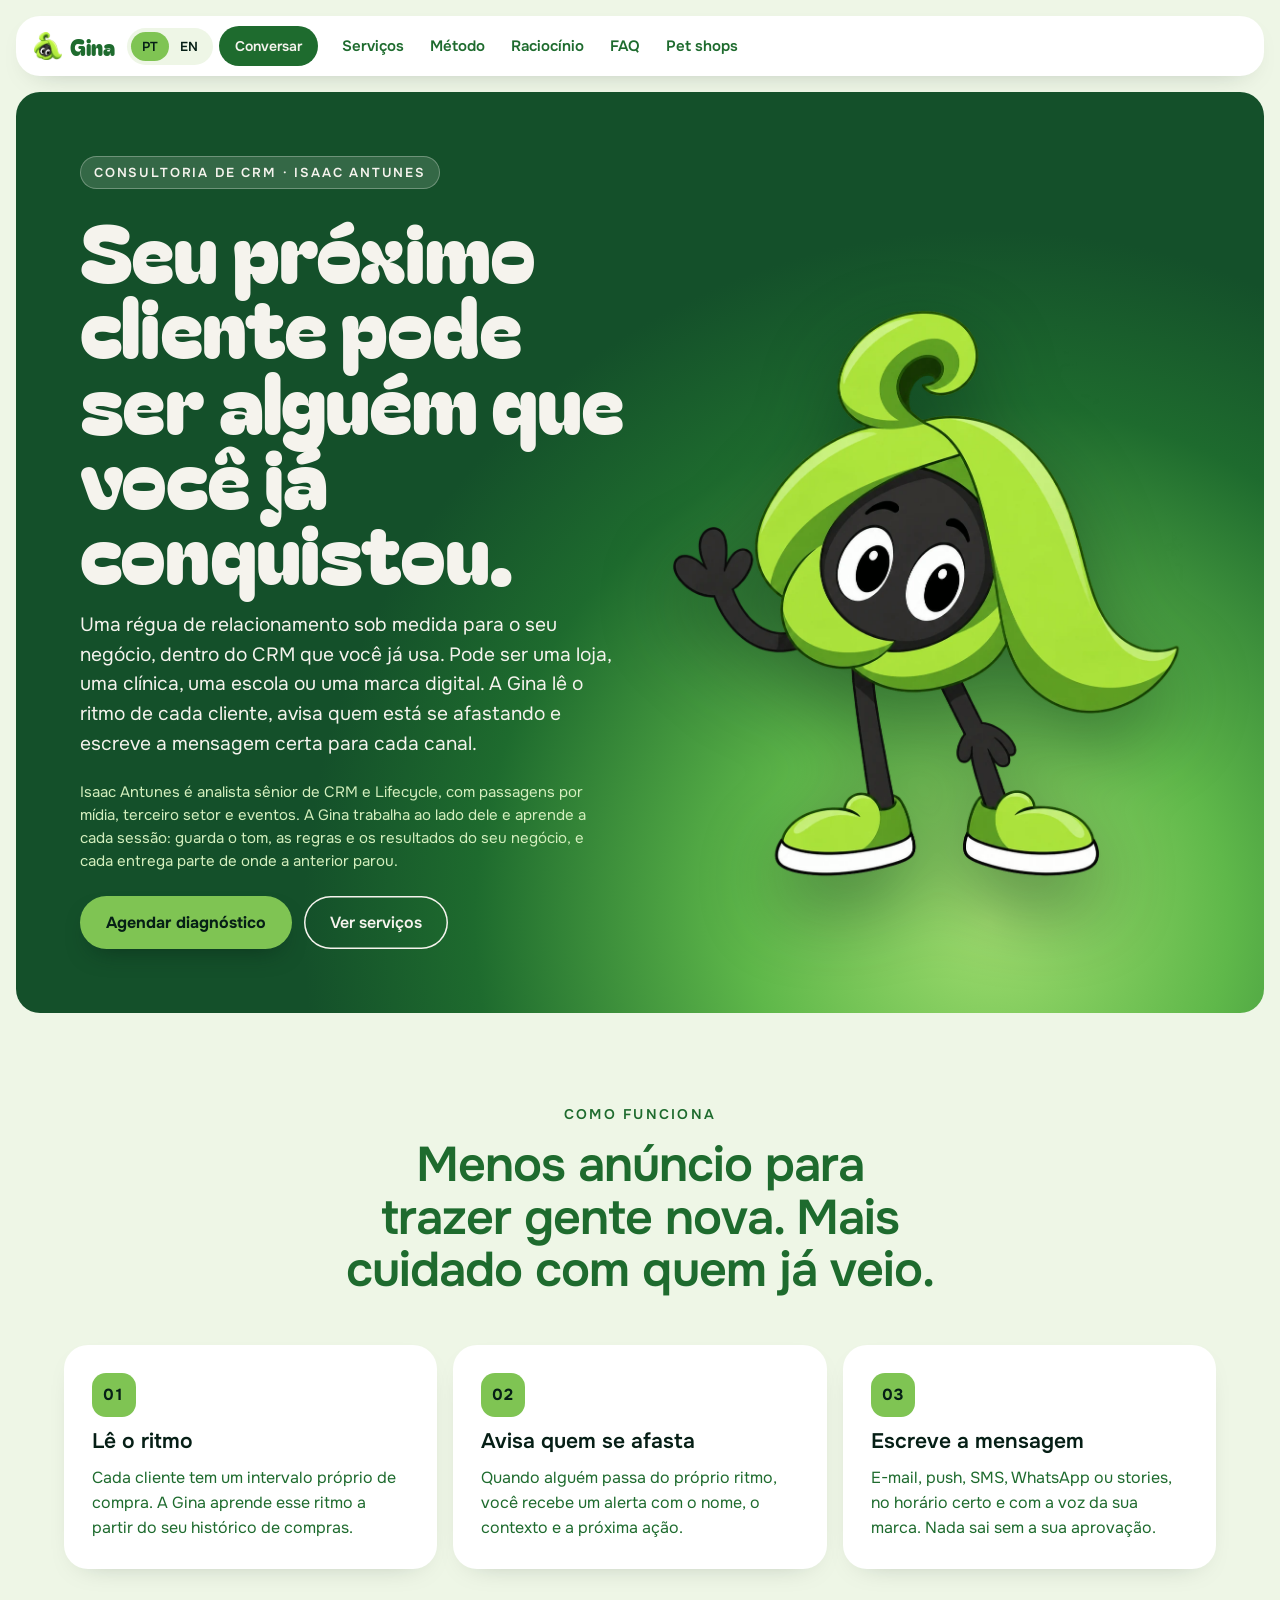
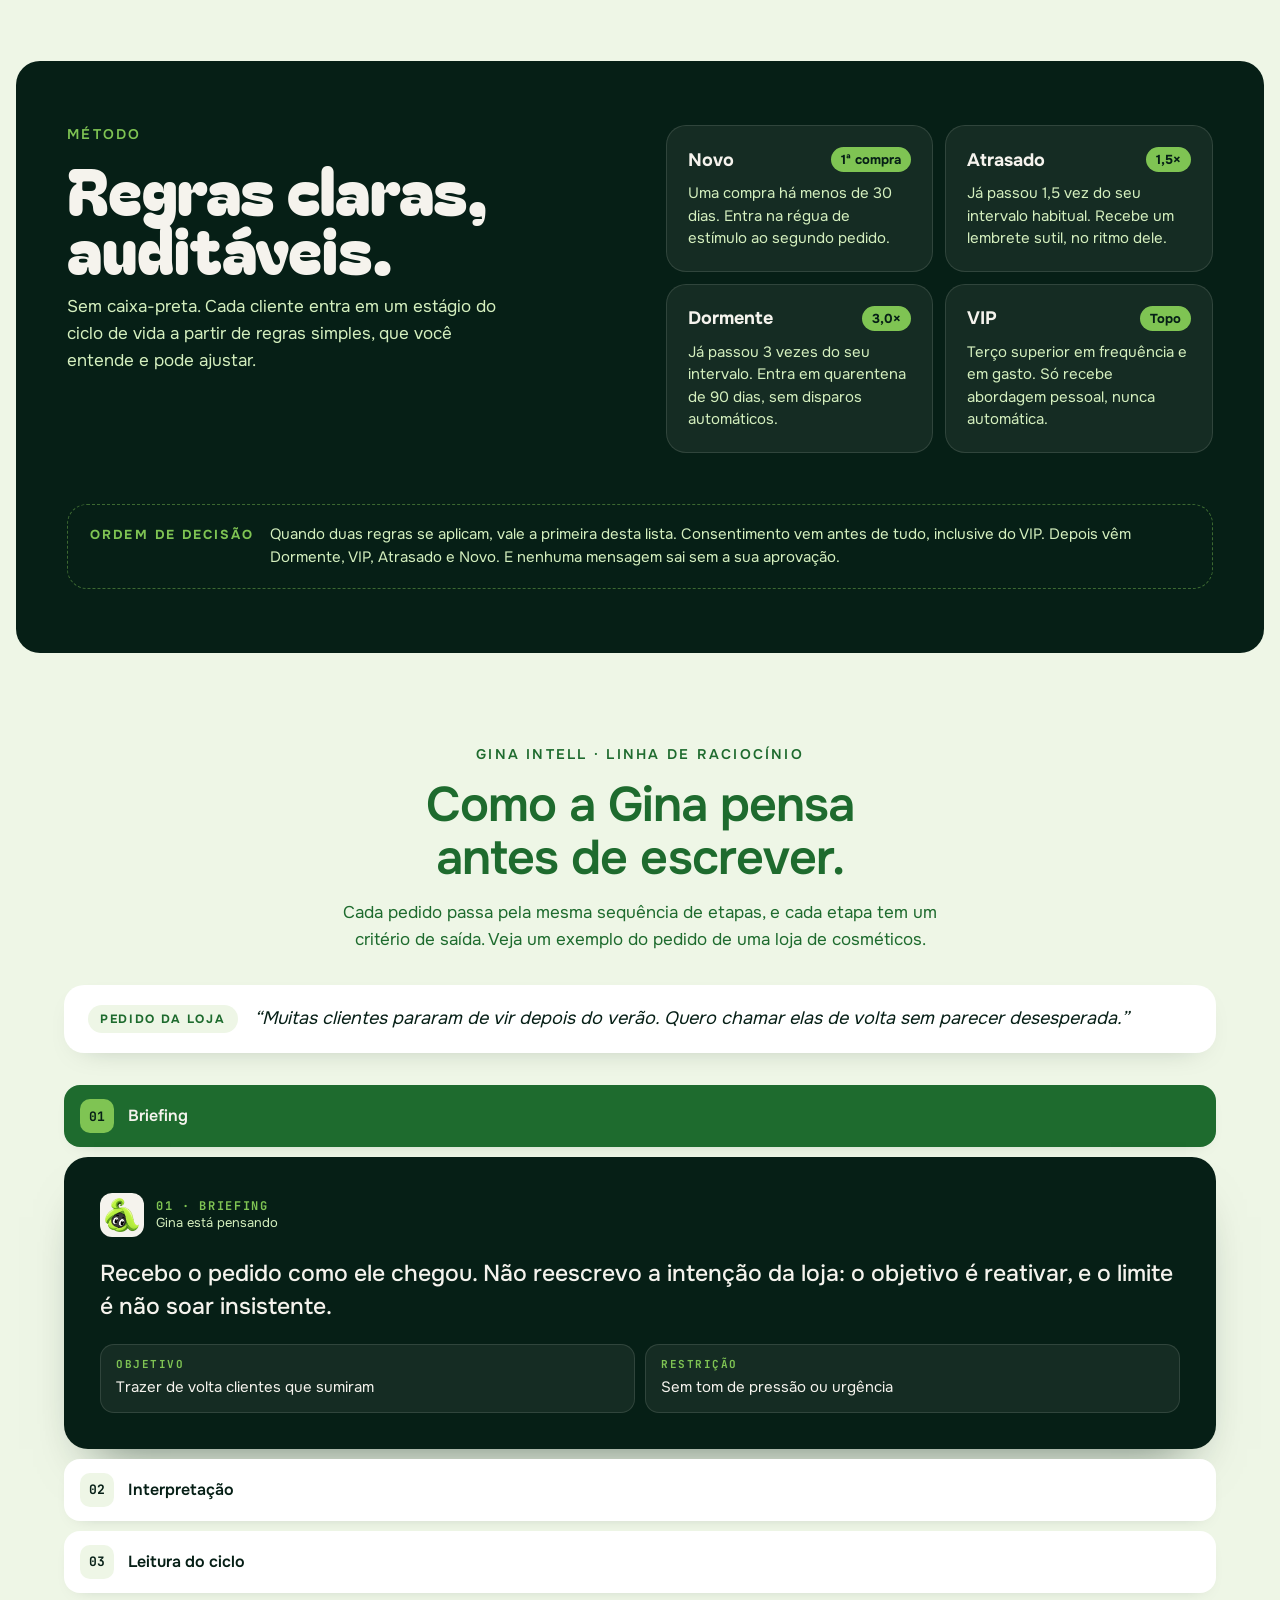
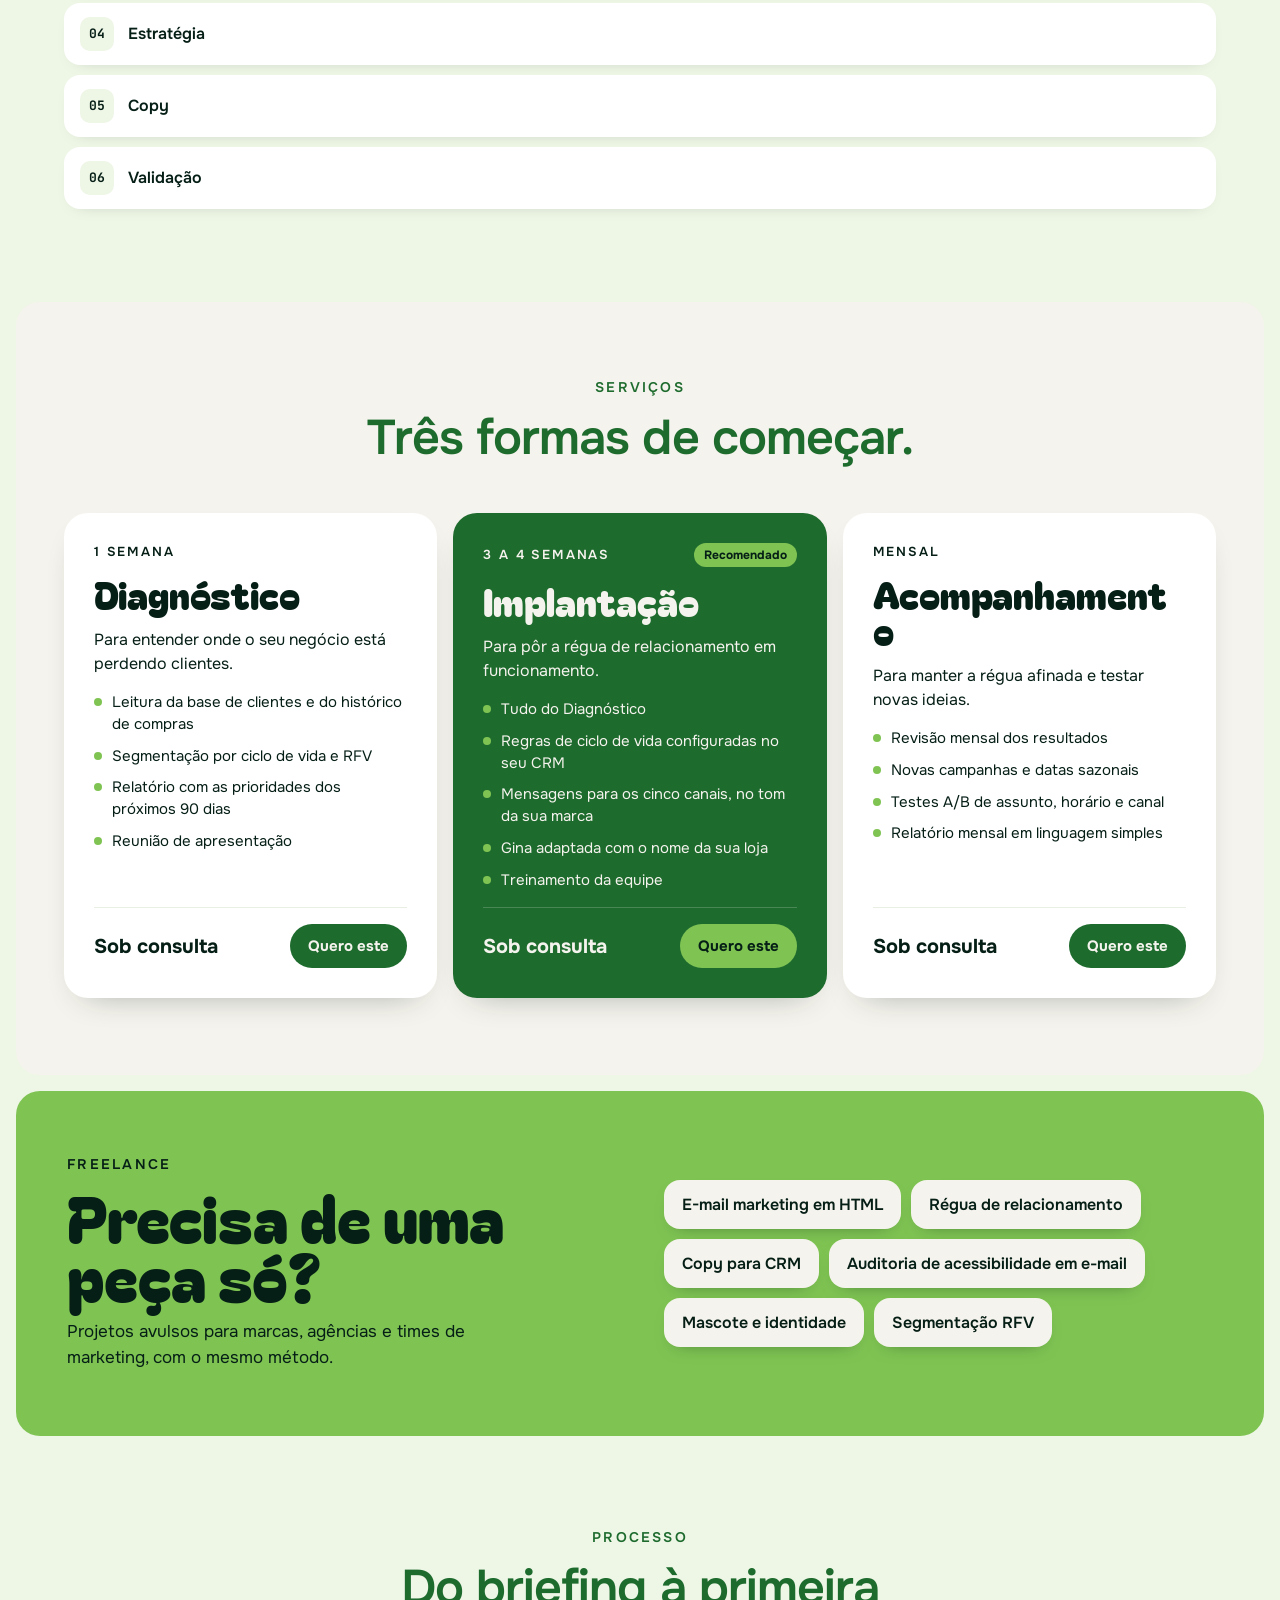
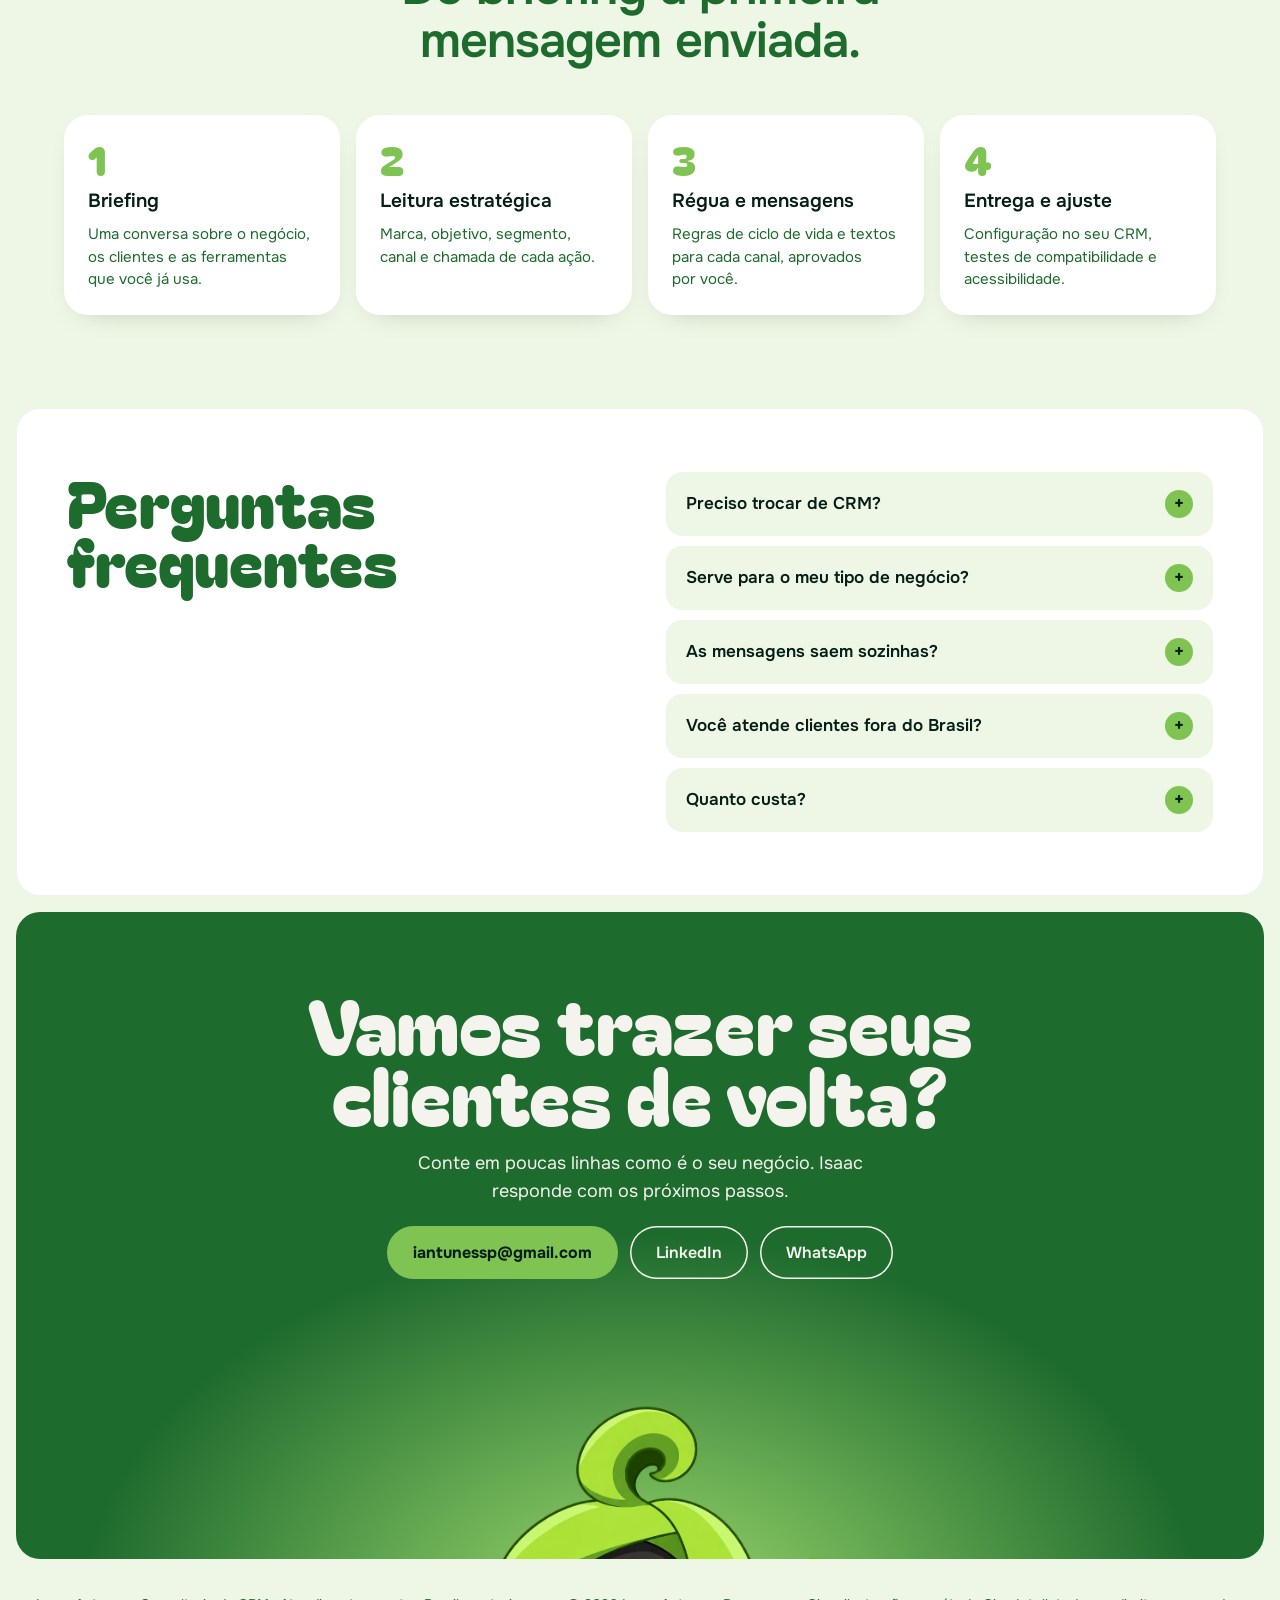
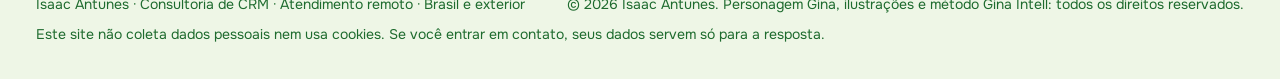
==== commit 4e80dfb2: "feat(site): add pet-shop landing page for São Paulo Static PT-BR page aimed at pet shops and groomin" ====
--- a/index.html
+++ b/index.html
@@ -227,6 +227,7 @@
       <a href="#method" style="padding: 10px 12px; font-size: 15px; font-weight: 600;">Método</a>
       <a href="#reasoning" style="padding: 10px 12px; font-size: 15px; font-weight: 600;">Raciocínio</a>
       <a href="#faq" style="padding: 10px 12px; font-size: 15px; font-weight: 600;">FAQ</a>
+      <a href="petshop/" style="padding: 10px 12px; font-size: 15px; font-weight: 600; color: rgb(30, 107, 46);">Pet shops</a>
     </div>
     <div style="order: 2; display: flex; align-items: center; gap: 6px;">
       <div role="group" aria-label="Language" style="display: flex; padding: 4px; border-radius: 99px; background: rgb(238, 246, 230);">
